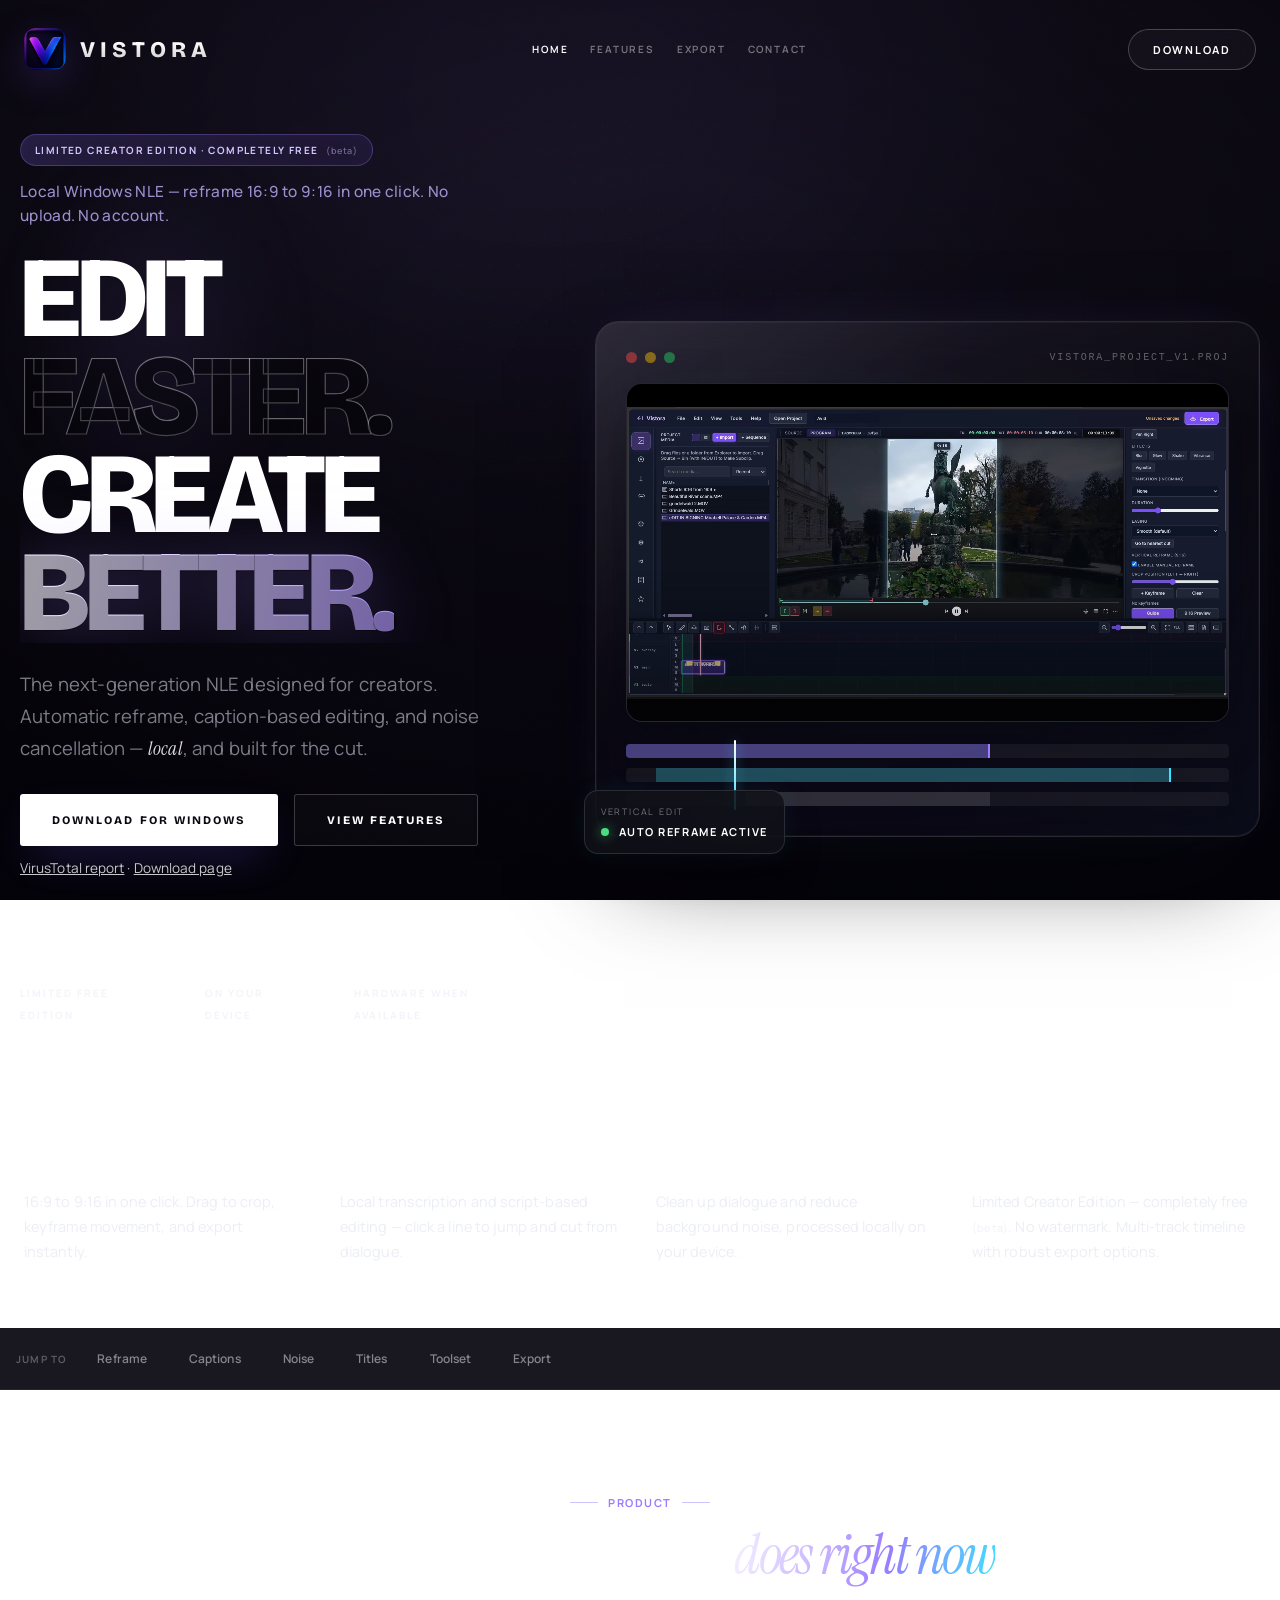
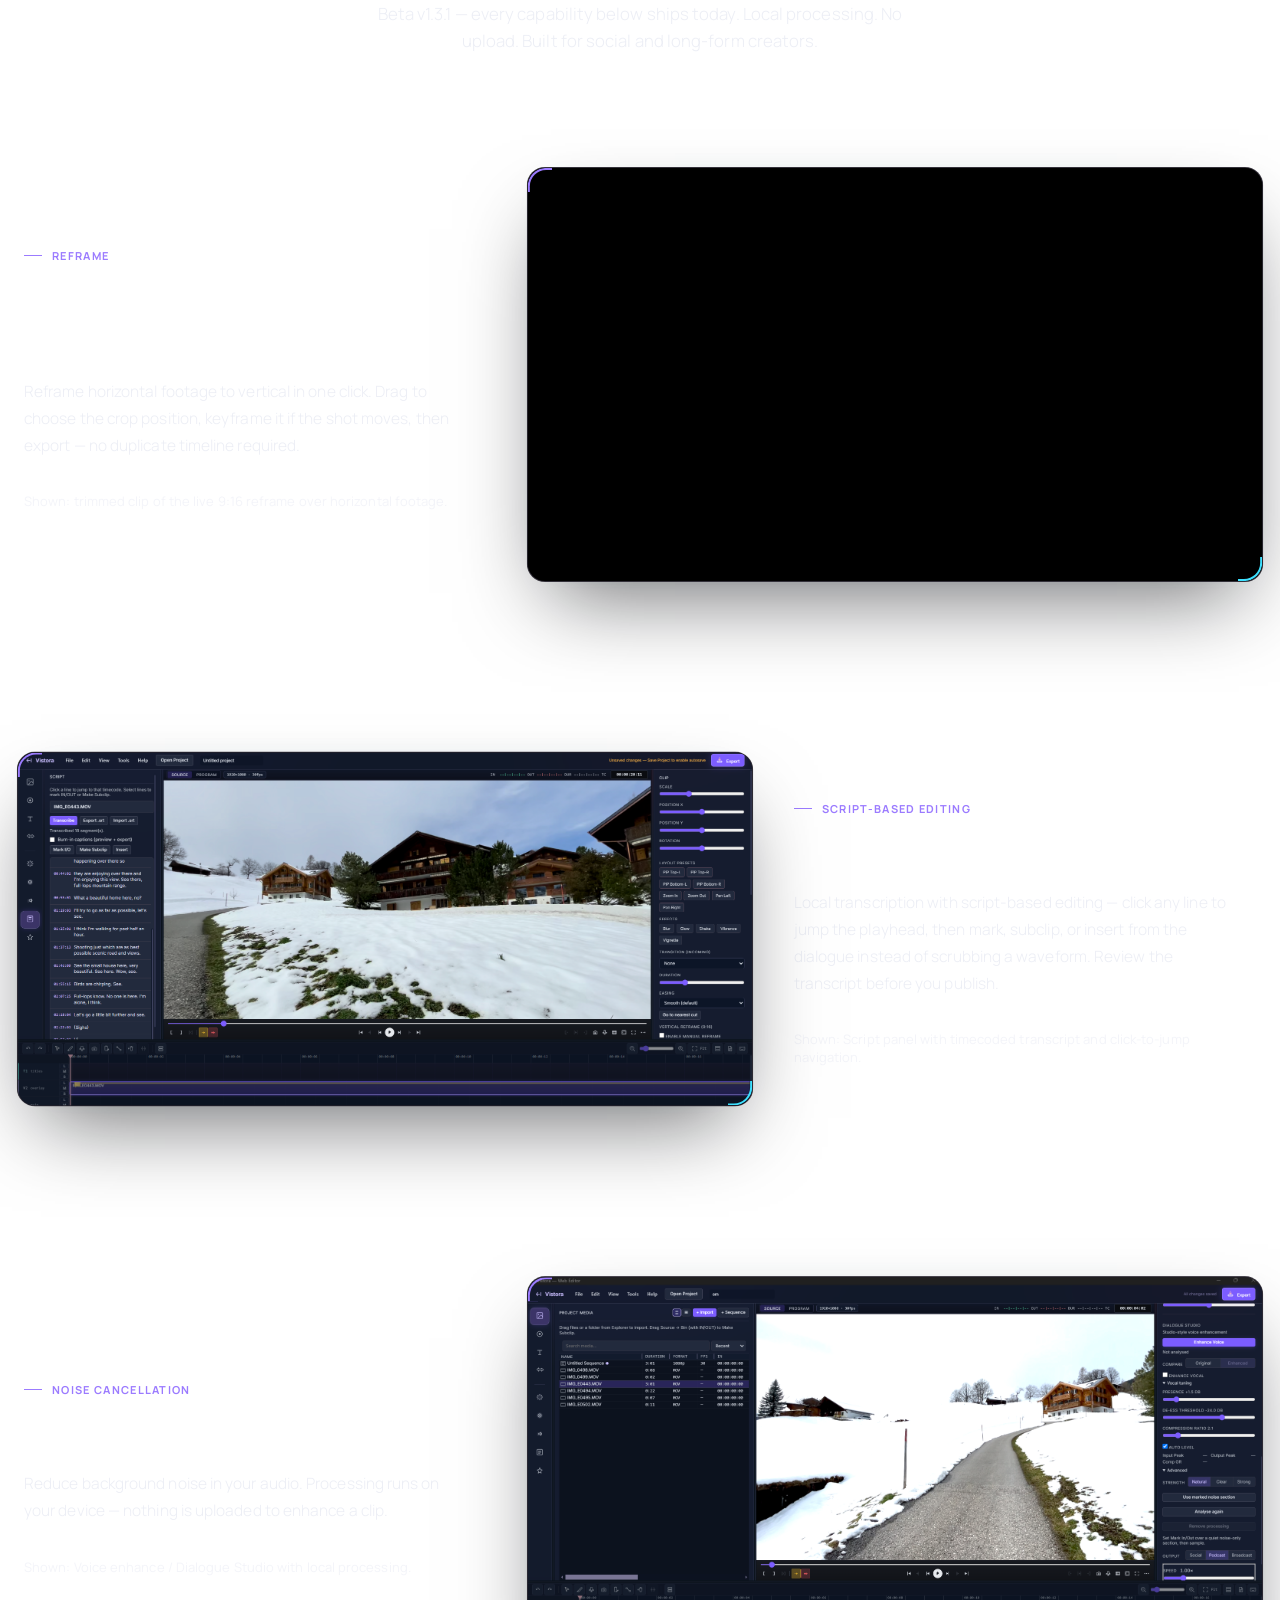
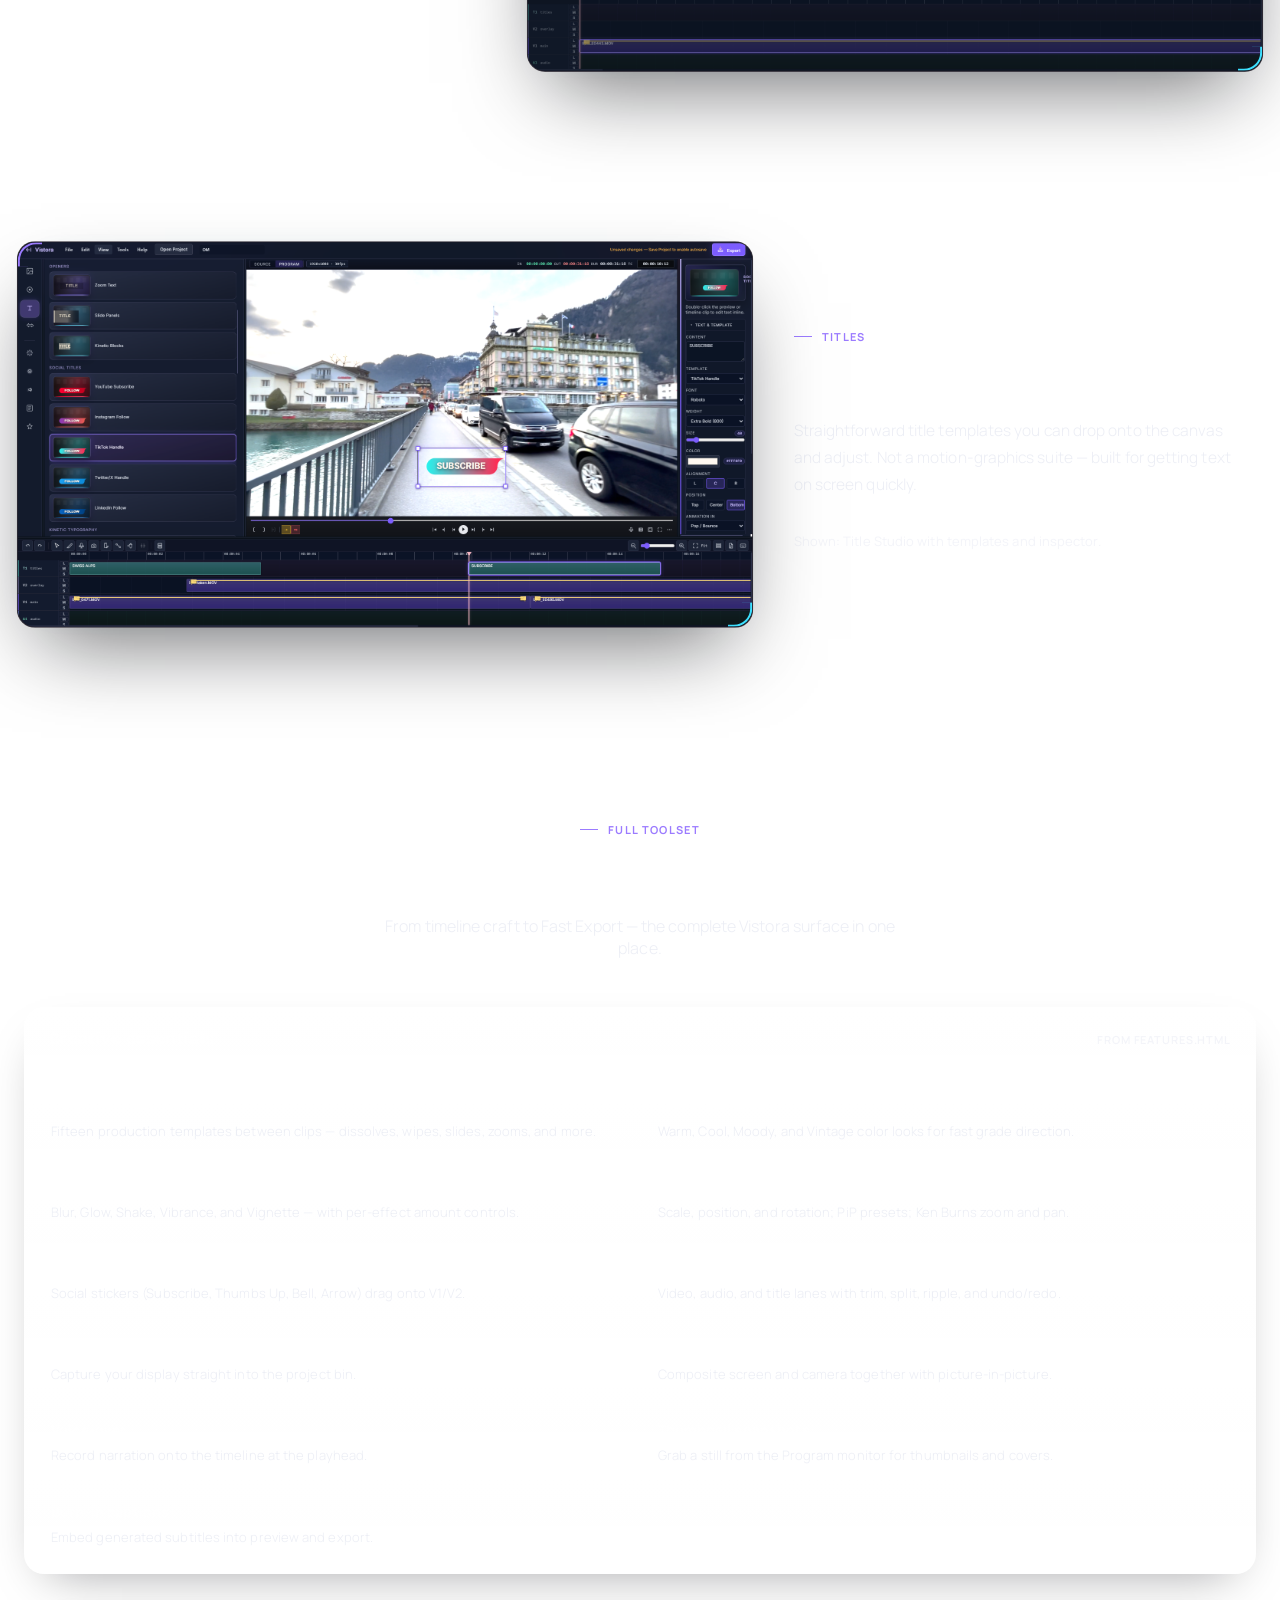
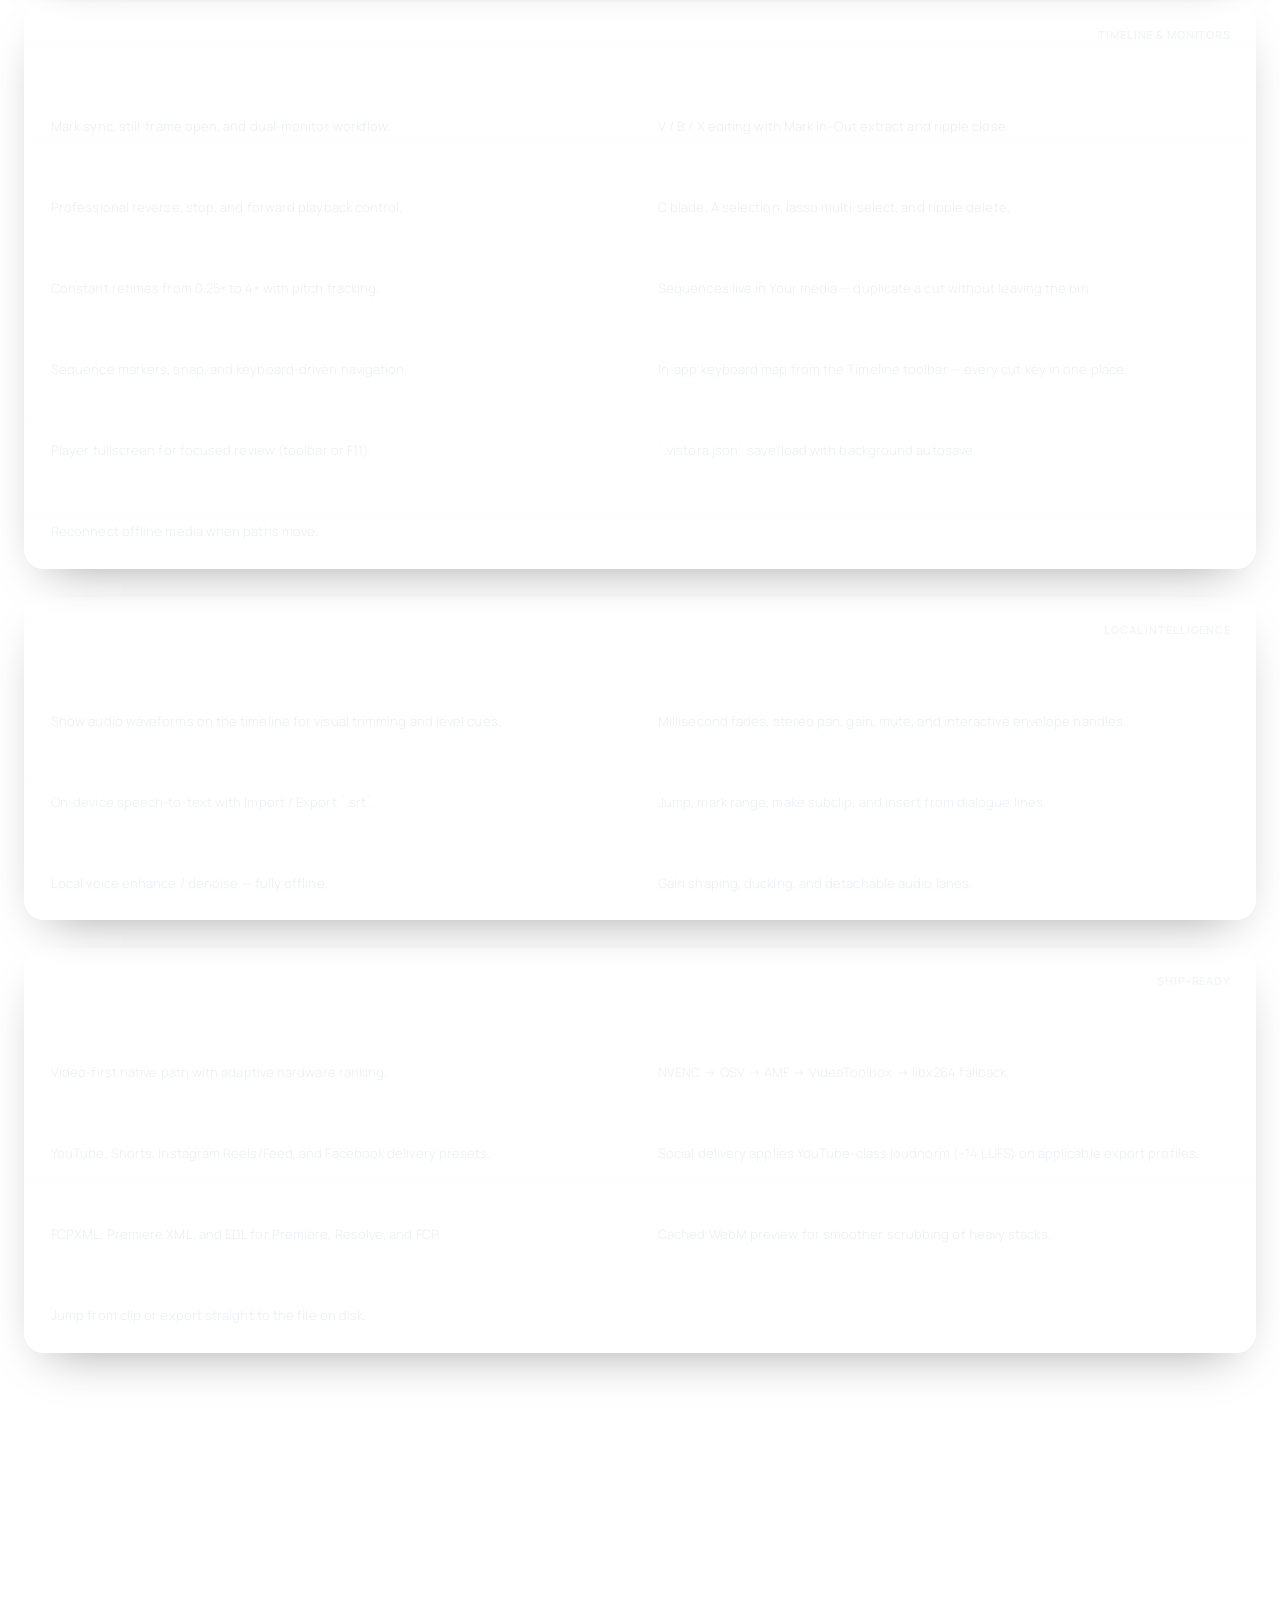
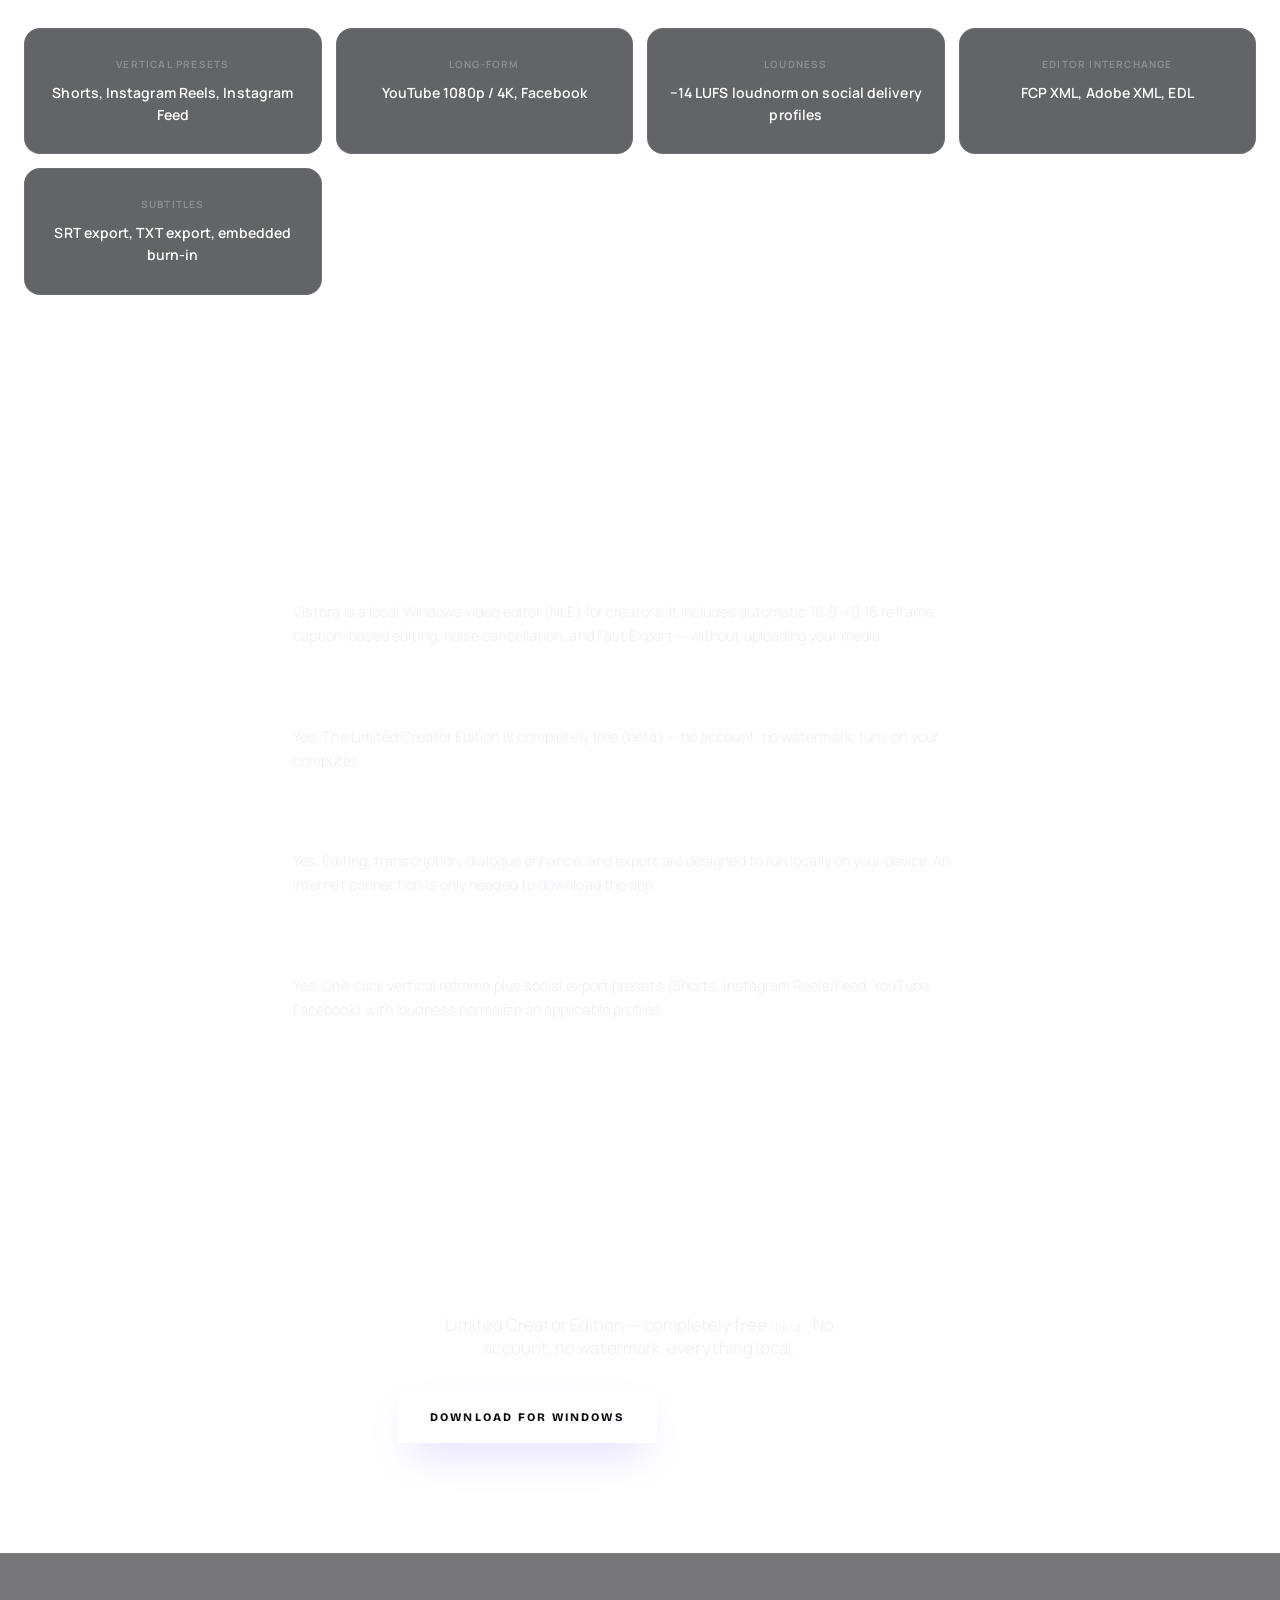
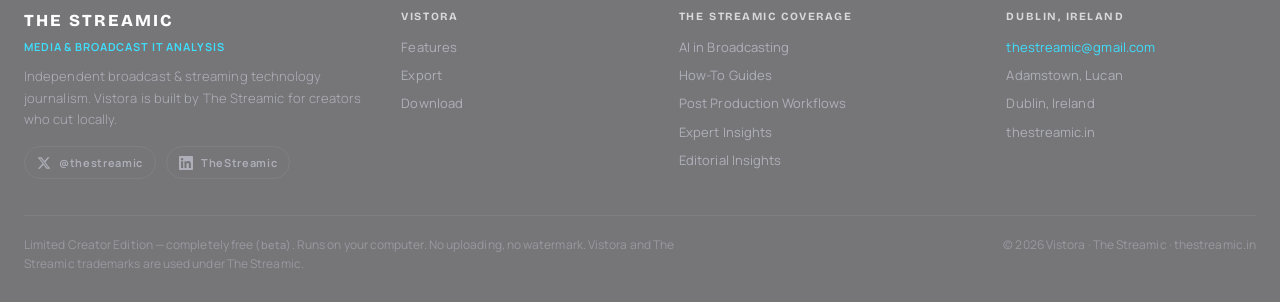
==== index.html @ 799238f4 "GO" ====
<!doctype html>
<html lang="en">
<head>
<meta charset="utf-8">
<meta name="viewport" content="width=device-width,initial-scale=1">
<title>Vistora — Free Local NLE for 16:9→9:16 Reframe | Windows</title>
<meta name="description" content="Vistora Limited Creator Edition — completely free (beta). Local Windows NLE: automatic 16:9→9:16 reframe, caption-based editing, noise cancellation, and Fast Export. No upload, no account.">
<link rel="icon" href="assets/vistora-icon.png" type="image/png">
<link rel="canonical" href="https://vistora.thestreamic.in/">
<meta property="og:type" content="website">
<meta property="og:site_name" content="Vistora">
<meta property="og:title" content="Vistora — Free local NLE. Reframe 16:9 to 9:16 instantly.">
<meta property="og:description" content="Local Windows video editor with automatic vertical reframe, transcript editing, and noise cancellation. Completely free (beta).">
<meta property="og:image" content="assets/vistora-reframe-poster.webp">
<script type="application/ld+json">
{
  "@context": "https://schema.org",
  "@type": "SoftwareApplication",
  "name": "Vistora",
  "applicationCategory": "MultimediaApplication",
  "operatingSystem": "Windows",
  "offers": {
    "@type": "Offer",
    "price": "0",
    "priceCurrency": "USD"
  },
  "description": "Local Windows NLE with automatic 16:9 to 9:16 reframe, caption-based editing, noise cancellation, and Fast Export. Limited Creator Edition — completely free (beta).",
  "url": "https://vistora.thestreamic.in/",
  "publisher": {
    "@type": "Organization",
    "name": "The Streamic",
    "url": "https://www.thestreamic.in/"
  },
  "isAccessibleForFree": true
}
</script>
<script type="application/ld+json">
{
  "@context": "https://schema.org",
  "@type": "FAQPage",
  "mainEntity": [
    {
      "@type": "Question",
      "name": "What is Vistora?",
      "acceptedAnswer": {
        "@type": "Answer",
        "text": "Vistora is a local Windows video editor (NLE) for creators with automatic 16:9 to 9:16 reframe, caption-based editing, noise cancellation, and Fast Export without uploading media."
      }
    },
    {
      "@type": "Question",
      "name": "Is Vistora free?",
      "acceptedAnswer": {
        "@type": "Answer",
        "text": "Yes. The Limited Creator Edition is completely free (beta) with no account and no watermark."
      }
    },
    {
      "@type": "Question",
      "name": "Does Vistora work offline?",
      "acceptedAnswer": {
        "@type": "Answer",
        "text": "Yes. Editing, transcription, dialogue enhance, and export run locally. Internet is only needed to download the app."
      }
    },
    {
      "@type": "Question",
      "name": "Is Vistora good for YouTube Shorts and Reels?",
      "acceptedAnswer": {
        "@type": "Answer",
        "text": "Yes. One-click vertical reframe plus social export presets for Shorts, Instagram Reels/Feed, YouTube, and Facebook."
      }
    }
  ]
}
</script>
<link rel="preconnect" href="https://fonts.googleapis.com">
<link rel="preconnect" href="https://fonts.gstatic.com" crossorigin>
<link href="https://fonts.googleapis.com/css2?family=Bricolage+Grotesque:opsz,wght@12..96,500;12..96,600;12..96,700;12..96,800&family=Manrope:wght@300;400;500;600;700&family=Instrument+Serif:ital@0;1&display=swap" rel="stylesheet">
<style>
@font-face{
  font-family:"Space Grotesk Local";
  src:url("assets/SpaceGrotesk.woff2") format("woff2");
  font-weight:400 700;
  font-display:swap;
}
:root{
  /* Obsidian-violet stage — desaturated dark, not flat black — one elevated surface, one hero accent */
  --bg:#0B0912;
  --bg-panel:#18141F;
  --ink:#FFFFFF;
  --muted:rgba(220,224,236,.55);
  --dim:rgba(220,224,236,.34);
  --line:rgba(255,255,255,.065);
  --line-strong:rgba(255,255,255,.12);
  --violet:#9B7BFF;
  --cyan:#3DE0FF;
  --crimson:#C43B5A;
  --grad:linear-gradient(135deg,#7C5CFF 0%,#3DE0FF 55%,#7CFFB2 100%);
  --grad-text:linear-gradient(100deg,#F7F3FF 0%,#C4B0FF 36%,#9B7BFF 58%,#3DE0FF 100%);
  --display:"Bricolage Grotesque","Space Grotesk Local",system-ui,sans-serif;
  --sans:"Manrope",system-ui,sans-serif;
  --serif:"Instrument Serif",Georgia,serif;
  --ease:cubic-bezier(.22,1,.36,1);
  --ease-soft:cubic-bezier(.19,1,.22,1);
  --max:1520px;
  --shade:rgba(11,9,18,.65);
}
*{box-sizing:border-box;margin:0}
html{scroll-behavior:smooth}
body{
  font-family:var(--sans);
  background:linear-gradient(180deg,#14101E 0%,#0B0912 45%,#060410 100%);
  background-attachment:fixed;
  color:var(--ink);
  overflow-x:hidden;
  -webkit-font-smoothing:antialiased;
  -moz-osx-font-smoothing:grayscale;
  text-rendering:optimizeLegibility;
  font-optical-sizing:auto;
  font-feature-settings:"ss01" on,"kern" on;
  letter-spacing:.005em;
}
a{color:inherit}
img{max-width:100%;display:block}
.wrap{width:min(100% - 48px,var(--max));margin-inline:auto}
@media(max-width:640px){.wrap{width:min(100% - 32px,var(--max))}}

/* Cinematic atmosphere — Maya/NLE viewport stage */
.atmosphere{
  position:fixed;inset:0;z-index:0;pointer-events:none;overflow:hidden;
}
.atmosphere .orb{
  position:absolute;border-radius:50%;filter:blur(130px);
  animation:orbFloat 26s ease-in-out infinite;
}
.atmosphere .a{top:-16%;left:14%;width:58%;height:54%;background:rgba(155,123,255,.14);opacity:.4}
.atmosphere .grid{
  position:absolute;inset:0;
  background-image:
    linear-gradient(rgba(255,255,255,.014) 1px, transparent 1px),
    linear-gradient(90deg, rgba(255,255,255,.014) 1px, transparent 1px);
  background-size:80px 80px;
  mask-image:radial-gradient(ellipse 68% 55% at 50% 28%, #0B0912 8%, transparent 72%);
  opacity:.28;
  animation:gridDrift 48s linear infinite;
}
.atmosphere .grain{
  position:absolute;inset:0;
  background-image:url("data:image/svg+xml,%3Csvg viewBox='0 0 160 160' xmlns='http://www.w3.org/2000/svg'%3E%3Cfilter id='n'%3E%3CfeTurbulence type='fractalNoise' baseFrequency='0.9' numOctaves='2' stitchTiles='stitch'/%3E%3C/filter%3E%3Crect width='100%25' height='100%25' filter='url(%23n)' opacity='0.4'/%3E%3C/svg%3E");
  background-size:160px 160px;
  background-repeat:repeat;
  opacity:.045;mix-blend-mode:soft-light;
}
.atmosphere .dot-field{
  position:absolute;inset:0;
  background-image:radial-gradient(rgba(255,255,255,.035) 1px, transparent 1px);
  background-size:28px 28px;
  mask-image:radial-gradient(ellipse 65% 55% at 50% 30%, #000 15%, transparent 75%);
  opacity:.45;
}
.atmosphere .vignette{
  position:absolute;inset:0;
  background:radial-gradient(ellipse 72% 66% at 50% 34%, transparent 22%, rgba(6,4,10,.55) 78%, rgba(4,3,8,.85) 100%);
}
@keyframes orbFloat{
  0%,100%{transform:translate3d(0,0,0) scale(1)}
  50%{transform:translate3d(3%,-4%,0) scale(1.06)}
}
@keyframes gridDrift{
  from{background-position:0 0,0 0}
  to{background-position:80px 40px,40px 80px}
}

/* NAV — brand scale-up (structure preserved) */
.site-nav{
  position:relative;z-index:30;
  display:flex;justify-content:space-between;align-items:center;gap:20px;
  padding:28px max(24px,calc((100vw - var(--max))/2));
}
.brand{
  display:flex;align-items:center;gap:14px;text-decoration:none;
}
.brand-mark{
  width:42px;height:42px;border-radius:12px;
  background:var(--grad);box-shadow:0 12px 40px -10px rgba(124,92,255,.55);
  transition:transform .35s var(--ease);
  object-fit:cover;
}
.brand:hover .brand-mark{transform:scale(1.06)}
.brand-word{
  font-family:var(--display);
  font-weight:800;font-size:1.4rem;letter-spacing:.22em;text-transform:uppercase;
  background:linear-gradient(180deg,#fff 22%,rgba(255,255,255,.78));
  -webkit-background-clip:text;background-clip:text;color:transparent;
  font-optical-sizing:auto;
}
.nav-links{display:flex;gap:22px;align-items:center;font-size:10px;text-transform:uppercase;letter-spacing:.18em;font-weight:650;color:rgba(255,255,255,.42);flex-wrap:wrap;justify-content:center}
.nav-links a{text-decoration:none;transition:color .2s;white-space:nowrap}
.nav-links a:hover,.nav-links a.is-active{color:#fff}
.nav-links .nav-sep{width:1px;height:12px;background:rgba(255,255,255,.14);flex:none}
.nav-cta{
  padding:12px 24px;border:1px solid rgba(255,255,255,.22);border-radius:999px;
  font-size:11px;text-transform:uppercase;letter-spacing:.16em;font-weight:700;text-decoration:none;
  background:rgba(255,255,255,.03);backdrop-filter:blur(12px);
  transition:background .25s,color .25s,border-color .25s,box-shadow .25s;
  flex:none;
}
.nav-cta:hover{background:#fff;color:var(--bg);border-color:#fff;box-shadow:0 0 28px rgba(58,215,240,.18)}
.nav-toggle{
  display:none;flex-direction:column;justify-content:center;gap:5px;
  width:40px;height:40px;border:1px solid rgba(255,255,255,.18);border-radius:10px;
  background:rgba(255,255,255,.03);cursor:pointer;padding:10px;
}
.nav-toggle span{display:block;height:2px;background:rgba(255,255,255,.75);border-radius:2px;transition:transform .25s,opacity .25s}
.nav-toggle[aria-expanded="true"] span:nth-child(1){transform:translateY(7px) rotate(45deg)}
.nav-toggle[aria-expanded="true"] span:nth-child(2){opacity:0}
.nav-toggle[aria-expanded="true"] span:nth-child(3){transform:translateY(-7px) rotate(-45deg)}
.nav-mob{
  display:none;position:absolute;left:16px;right:16px;top:calc(100% - 4px);z-index:40;
  padding:16px;border-radius:16px;border:1px solid var(--line-strong);
  background:rgba(11,9,18,.97);backdrop-filter:blur(20px);
  box-shadow:0 24px 60px -20px rgba(6,4,10,.85);
  flex-direction:column;gap:4px;
}
.nav-mob.open{display:flex}
.nav-mob a{
  display:block;padding:12px 14px;border-radius:10px;text-decoration:none;
  font-size:12px;font-weight:650;letter-spacing:.08em;text-transform:uppercase;color:var(--muted);
}
.nav-mob a:hover,.nav-mob a.is-active{color:#fff;background:rgba(255,255,255,.05)}
.nav-mob .nav-mob-cta{
  margin-top:8px;text-align:center;background:#fff;color:var(--bg);font-weight:800;
}
@media(max-width:1100px){
  .nav-links{display:none}
  .nav-toggle{display:flex}
}
@media(max-width:820px){
  .site-nav{padding:20px 16px}
}

/* HERO — DCC product composition */
.hero{
  position:relative;z-index:10;
  display:grid;grid-template-columns:.92fr 1.18fr;gap:56px;
  align-items:center;
  width:min(100% - 40px,var(--max));margin:0 auto;
  padding:36px 0 72px;
}
.hero-copy{
  position:relative;
  isolation:isolate;
}
.hero-copy::before{
  content:"";
  position:absolute;
  z-index:-1;
  top:-8%;left:-12%;
  width:78%;height:72%;
  background:radial-gradient(ellipse 48% 40% at 48% 42%, rgba(155,123,255,.09), transparent 72%);
  filter:blur(28px);
  pointer-events:none;
}
.badge{
  display:inline-flex;align-items:center;gap:8px;
  padding:8px 14px;border-radius:999px;
  background:linear-gradient(135deg,rgba(155,123,255,.16),rgba(155,123,255,.04));
  border:1px solid rgba(155,123,255,.32);
  color:#d4c6ff;font-size:10px;font-weight:700;letter-spacing:.14em;text-transform:uppercase;
  box-shadow:0 0 32px rgba(124,92,255,.10) inset;
  opacity:0;transform:translateY(14px);
  transition:opacity 1.15s var(--ease-soft),transform 1.15s var(--ease-soft);
}
.hero-copy.is-in .badge{opacity:1;transform:none;transition-delay:.18s}
.badge .beta-whisper{
  color:rgba(212,198,255,.45);font-weight:600;letter-spacing:.08em;text-transform:lowercase;
  font-size:9px;
}
.hero-diff{
  margin-top:14px;max-width:28rem;
  font-size:clamp(.92rem,1.2vw,1.05rem);font-weight:500;line-height:1.55;
  color:rgba(196,180,255,.78);letter-spacing:.02em;
  opacity:0;transform:translateY(12px);
  transition:opacity 1.15s var(--ease-soft),transform 1.15s var(--ease-soft);
}
.hero-copy.is-in .hero-diff{opacity:1;transform:none;transition-delay:.95s}

/* Smooth pro-tool headline cadence (slower = premium) */
.hero h1{
  margin-top:22px;
  font-family:var(--display);
  font-weight:800;
  font-size:clamp(3.55rem,9.4vw,7.15rem);
  line-height:.86;letter-spacing:-.048em;text-transform:uppercase;
  text-wrap:balance;
  font-optical-sizing:auto;
  font-feature-settings:"ss01" on,"kern" on;
  text-shadow:0 1px 0 rgba(0,0,0,.35);
}
.hero h1 .ht-line{
  display:block;
  overflow:hidden;
}
.hero h1 .ht-inner{
  display:inline-block;
  opacity:0;
  transform:translateY(108%);
  filter:blur(8px);
  transition:
    opacity 1.45s var(--ease-soft),
    transform 1.45s var(--ease-soft),
    filter 1.45s var(--ease-soft);
  will-change:transform,opacity,filter;
}
.hero-copy.is-in .ht-inner{
  opacity:1;
  transform:translateY(0);
  filter:blur(0);
}
.hero-copy.is-in .ht-line:nth-child(1) .ht-inner{transition-delay:.42s}
.hero-copy.is-in .ht-line:nth-child(2) .ht-inner{transition-delay:.78s}
.hero-copy.is-in .ht-line:nth-child(3) .ht-inner{transition-delay:1.14s}
.hero h1 .ghost{
  color:transparent;
  -webkit-text-stroke:1.15px rgba(255,255,255,.38);
  paint-order:stroke fill;
  font-style:normal;
}
.hero-copy.is-in .ghost{
  animation:ghostBreath 5.5s ease-in-out 2.4s infinite;
}
.hero h1 .grad{
  background:var(--grad-text);
  background-size:220% 100%;
  -webkit-background-clip:text;background-clip:text;color:transparent;
  filter:drop-shadow(0 0 32px rgba(155,123,255,.26));
}
.hero-copy.is-in .grad{
  animation:gradShimmer 7s ease-in-out 2.6s infinite;
}
@keyframes ghostBreath{
  0%,100%{-webkit-text-stroke-color:rgba(255,255,255,.34);filter:drop-shadow(0 0 6px rgba(124,92,255,.05))}
  50%{-webkit-text-stroke-color:rgba(255,255,255,.48);filter:drop-shadow(0 0 14px rgba(124,92,255,.12))}
}
@keyframes gradShimmer{
  0%,100%{background-position:0% 50%}
  50%{background-position:100% 50%}
}
.hero-lead{
  margin-top:26px;max-width:30rem;
  font-size:clamp(1.06rem,1.45vw,1.28rem);font-weight:400;line-height:1.72;color:var(--muted);
  letter-spacing:.01em;
  opacity:0;transform:translateY(18px);
  transition:opacity 1.25s var(--ease-soft),transform 1.25s var(--ease-soft);
}
.hero-copy.is-in .hero-lead{opacity:1;transform:none;transition-delay:1.45s}
.hero-lead em{
  font-family:var(--serif);font-style:italic;font-weight:400;color:rgba(255,255,255,.88);
}
.hero-actions{
  display:flex;flex-wrap:wrap;gap:16px;margin-top:28px;
  opacity:0;transform:translateY(18px);
  transition:opacity 1.25s var(--ease-soft),transform 1.25s var(--ease-soft);
}
.hero-copy.is-in .hero-actions{opacity:1;transform:none;transition-delay:1.7s}
.btn-solid{
  display:inline-flex;align-items:center;justify-content:center;
  padding:18px 32px;background:#fff;color:var(--bg);
  font-family:var(--display);
  font-size:11.5px;font-weight:750;letter-spacing:.18em;text-transform:uppercase;text-decoration:none;
  box-shadow:0 18px 44px -14px rgba(124,92,255,.32);
  border-radius:3px;
  transition:background .25s,color .25s,transform .28s var(--ease),box-shadow .28s;
}
.btn-solid:hover{
  background:linear-gradient(135deg,var(--violet),var(--cyan));color:var(--bg-panel);
  transform:translateY(-3px) scale(1.02);
  box-shadow:0 22px 52px -12px rgba(61,224,255,.32),0 8px 24px -8px rgba(124,92,255,.35);
}
.btn-ghost{
  display:inline-flex;align-items:center;justify-content:center;
  padding:18px 32px;border:1px solid rgba(255,255,255,.2);
  font-family:var(--display);
  font-size:11.5px;font-weight:750;letter-spacing:.18em;text-transform:uppercase;text-decoration:none;
  border-radius:3px;background:rgba(255,255,255,.025);
  transition:background .25s,border-color .25s,box-shadow .28s,transform .28s var(--ease);
}
.btn-ghost:hover{
  background:rgba(255,255,255,.08);border-color:rgba(255,255,255,.45);
  transform:translateY(-2px) scale(1.015);
  box-shadow:0 12px 32px -16px rgba(255,255,255,.2);
}
.hero-stats{
  display:flex;gap:40px;margin-top:36px;padding-top:28px;border-top:1px solid var(--line);width:100%;
  opacity:0;transform:translateY(16px);
  transition:opacity 1.25s var(--ease-soft),transform 1.25s var(--ease-soft);
}
.hero-copy.is-in .hero-stats{opacity:1;transform:none;transition-delay:1.95s}
.hero-stats strong{display:block;font-family:var(--display);font-size:1.7rem;font-weight:800;margin-bottom:6px;letter-spacing:-.02em}
.hero-stats span{font-size:10px;color:var(--dim);text-transform:uppercase;letter-spacing:.2em;font-weight:700}

.preview-col{
  display:flex;justify-content:flex-end;
  opacity:0;transform:translateY(32px) scale(.985);
  transition:opacity 1.55s var(--ease-soft),transform 1.55s var(--ease-soft);
}
.hero.is-in .preview-col{opacity:1;transform:none;transition-delay:.85s}
.glass-card{
  width:100%;max-width:828px;
  background:linear-gradient(160deg,rgba(255,255,255,.06),rgba(255,255,255,.015) 45%,rgba(139,124,255,.04));
  backdrop-filter:blur(28px) saturate(130%);-webkit-backdrop-filter:blur(28px) saturate(130%);
  border:1px solid var(--line-strong);
  box-shadow:
    0 50px 100px -28px rgba(5,6,10,.75),
    0 0 0 1px rgba(255,255,255,.035) inset,
    0 0 60px -22px rgba(139,124,255,.2);
  border-radius:24px;padding:30px;position:relative;
  transition:box-shadow .45s var(--ease),transform .45s var(--ease);
}
.glass-card.is-hot{
  box-shadow:
    0 50px 100px -28px rgba(5,6,10,.75),
    0 0 0 1px rgba(255,255,255,.05) inset,
    0 0 80px -16px rgba(155,123,255,.32);
  transform:translateY(-2px);
}
.glass-card::before{
  content:"";position:absolute;inset:0;border-radius:inherit;pointer-events:none;
  background:linear-gradient(135deg,rgba(255,255,255,.1),transparent 35%,transparent 65%,rgba(58,215,240,.04));
  opacity:.65;
}
@media (prefers-reduced-motion: reduce){
  .atmosphere .orb,.atmosphere .grid{animation:none !important}
  .tracks .t1::after,.tracks .t2::after,.tracks .t3::after,.tracks .playhead{animation:none !important}
  .hero h1 .ht-inner,.badge,.hero-lead,.hero-diff,.hero-actions,.hero-stats,.preview-col{
    opacity:1 !important;transform:none !important;filter:none !important;transition:none !important;
  }
  .hero-copy.is-in .ghost,.hero-copy.is-in .grad{animation:none !important}
  .btn-solid:hover,.btn-ghost:hover{transform:none}
}
.glass-top{display:flex;justify-content:space-between;align-items:center;margin-bottom:20px;position:relative;z-index:1}
.dots{display:flex;gap:8px}
.dots i{width:11px;height:11px;border-radius:50%;display:block}
.dots .r{background:rgba(239,68,68,.5)}.dots .y{background:rgba(234,179,8,.5)}.dots .g{background:rgba(34,197,94,.5)}
.proj-name{font-size:10px;color:rgba(255,255,255,.34);font-family:ui-monospace,monospace;letter-spacing:.18em;text-transform:uppercase}
.video-stage{
  position:relative;width:100%;aspect-ratio:16/9;z-index:1;
  background:var(--bg-panel);border-radius:16px;overflow:hidden;
  border:1px solid var(--line);
  box-shadow:0 20px 50px -20px rgba(5,6,10,.7), 0 0 36px -18px rgba(58,215,240,.08);
}
.video-stage img,.video-stage video{position:absolute;inset:0;width:100%;height:100%;object-fit:cover;transition:opacity .5s}
#vHeroPoster{opacity:1}
#vHeroVideo{opacity:0}
.video-stage .veil{position:absolute;inset:0;background:linear-gradient(to top,rgba(5,6,10,.52),transparent 45%);pointer-events:none}
#vHeroPlayBtn{
  position:absolute;top:50%;left:50%;transform:translate(-50%,-50%);
  width:76px;height:76px;border-radius:50%;border:1px solid rgba(255,255,255,.24);
  background:rgba(255,255,255,.07);backdrop-filter:blur(18px);
  display:flex;align-items:center;justify-content:center;cursor:pointer;z-index:5;
  transition:transform .3s var(--ease),box-shadow .3s,opacity .35s;
  box-shadow:0 0 0 0 rgba(58,215,240,.22);
  animation:pulseRing 3.2s ease-out infinite;
}
#vHeroPlayBtn.auto-on{
  opacity:0;animation:none;
}
.video-stage:hover #vHeroPlayBtn.auto-on,
#vHeroPlayBtn.auto-on:focus-visible{
  opacity:1;
}
#vHeroPlayBtn:hover{transform:translate(-50%,-50%) scale(1.06)}
@keyframes pulseRing{
  0%{box-shadow:0 0 0 0 rgba(58,215,240,.3)}
  70%{box-shadow:0 0 0 22px rgba(58,215,240,0)}
  100%{box-shadow:0 0 0 0 rgba(58,215,240,0)}
}
.i-play{width:0;height:0;border-style:solid;border-width:9px 0 9px 16px;border-color:transparent transparent transparent #fff;margin-left:4px}
.i-pause{display:none;gap:6px}
.i-pause span{width:6px;height:18px;background:#fff;border-radius:2px;display:block}
.i-pause.is-on,.i-play.is-off{display:none}
.i-pause.is-on{display:flex}
.tracks{margin-top:22px;display:grid;gap:10px;position:relative;z-index:1}
.tracks b{display:block;height:14px;background:rgba(255,255,255,.05);border-radius:4px;overflow:hidden;position:relative}
.tracks b::after{content:"";position:absolute;inset:0 auto 0 0;border-right:2px solid}
.tracks .t1::after{width:60%;background:rgba(139,124,255,.42);border-color:var(--violet);animation:clipSlide 5.5s ease-in-out infinite}
.tracks .t2::after{width:85%;left:5%;background:rgba(58,215,240,.28);border-color:var(--cyan);animation:clipSlide 6.8s ease-in-out infinite reverse}
.tracks .t3::after{width:40%;left:20%;background:rgba(255,255,255,.1);border-color:transparent;animation:clipSlide 7.4s ease-in-out infinite}
.tracks .playhead{
  position:absolute;top:-4px;bottom:-4px;left:18%;width:2px;
  background:linear-gradient(180deg,#fff,var(--cyan));
  box-shadow:0 0 12px rgba(61,224,255,.55);
  border-radius:2px;z-index:2;pointer-events:none;
  animation:playheadScrub 4.8s ease-in-out infinite;
}
@keyframes clipSlide{
  0%,100%{transform:translateX(0)}
  50%{transform:translateX(8%)}
}
@keyframes playheadScrub{
  0%{left:8%;opacity:.7}
  50%{left:72%;opacity:1}
  100%{left:8%;opacity:.7}
}
.float-chip{
  position:absolute;bottom:-18px;left:-12px;z-index:2;
  padding:14px 16px;border-radius:14px;
  background:rgba(16,18,24,.88);backdrop-filter:blur(20px);
  border:1px solid var(--line-strong);
  box-shadow:0 20px 40px -12px rgba(5,6,10,.55),0 0 24px rgba(58,215,240,.08);
  animation:floaty 4.5s ease-in-out infinite;
}
@keyframes floaty{0%,100%{transform:translateY(0)}50%{transform:translateY(-6px)}}
.float-chip .lbl{font-size:9px;color:rgba(255,255,255,.42);letter-spacing:.2em;text-transform:uppercase;margin-bottom:6px}
.float-chip .row{display:flex;align-items:center;gap:10px;font-size:11px;font-weight:700;letter-spacing:.14em;text-transform:uppercase}
.float-chip .live{width:8px;height:8px;border-radius:50%;background:#4ade80;box-shadow:0 0 12px rgba(74,222,128,.7)}

@media(max-width:1020px){
  .hero{grid-template-columns:1fr;gap:48px;padding-top:12px}
  .preview-col{justify-content:center}
  .float-chip{left:8px;bottom:-12px}
}

/* Mini grid — same charcoal stage */
.mini-grid{
  position:relative;z-index:10;
  border-top:1px solid var(--line);
  background:linear-gradient(180deg,rgba(255,255,255,.02),transparent);
  padding:64px 0;
}
.mini-grid .inner{
  width:min(100% - 48px,var(--max));margin:0 auto;
  display:grid;grid-template-columns:repeat(4,1fr);gap:32px;
}
.mini-grid h3{
  font-family:var(--display);font-size:14px;font-weight:700;
  letter-spacing:.12em;text-transform:uppercase;margin-bottom:12px;
}
.mini-grid p{color:var(--muted);font-size:14.5px;font-weight:400;line-height:1.7}
.mini-grid .beta-whisper,
.final-cta .beta-whisper,
.site-footer .beta-whisper{
  color:var(--dim);font-size:11px;font-weight:500;letter-spacing:.02em;text-transform:none;
}

/* Chapter strip */
.chnav{
  position:sticky;top:0;z-index:25;
  background:rgba(11,9,18,.94);backdrop-filter:blur(22px) saturate(130%);
  border-bottom:1px solid var(--line);
}
.chnav-inner{
  width:min(100% - 32px,var(--max));margin:0 auto;
  display:flex;align-items:center;gap:18px;padding:14px 0;overflow:auto;
  scrollbar-width:none;
}
.chnav-inner::-webkit-scrollbar{display:none}
.chnav .lbl{flex:none;font-size:10px;font-weight:700;letter-spacing:.12em;text-transform:uppercase;color:var(--dim)}
.chnav a{
  flex:none;text-decoration:none;color:var(--muted);
  font-size:12px;font-weight:600;padding:8px 12px;border-radius:8px;white-space:nowrap;
  transition:background .2s,color .2s;
}
.chnav a:hover{color:#fff;background:rgba(255,255,255,.06)}

/* Feature showcases */
.features-band{position:relative;z-index:10;background:transparent}
.feat-intro{
  padding:96px 0 28px;text-align:center;
}
.feat-intro .kicker{
  display:inline-flex;align-items:center;gap:10px;
  color:var(--violet);font-size:11px;font-weight:700;letter-spacing:.14em;text-transform:uppercase;margin-bottom:16px;
}
.feat-intro .kicker::before,.feat-intro .kicker::after{content:"";width:28px;height:1px;background:rgba(139,124,255,.45)}
.feat-intro h2{
  font-family:var(--display);font-weight:700;
  font-size:clamp(2rem,4.5vw,3.5rem);letter-spacing:-.04em;line-height:1.04;margin-bottom:14px;
  font-optical-sizing:auto;
}
.feat-intro h2 em{font-family:var(--serif);font-style:italic;font-weight:400;background:var(--grad-text);-webkit-background-clip:text;background-clip:text;color:transparent}
.feat-intro p{color:var(--muted);max-width:34rem;margin:0 auto;font-size:1.05rem;font-weight:300;line-height:1.65}

.showcase{padding:88px 0;border-bottom:1px solid var(--line)}
.showcase-row{display:grid;grid-template-columns:.82fr 1.28fr;gap:48px;align-items:center}
.showcase-row.flip{grid-template-columns:1.28fr .82fr}
.showcase-row.flip .visual{order:-1}
.kicker-line{
  display:inline-flex;align-items:center;gap:10px;
  color:var(--violet);font-size:11px;font-weight:700;letter-spacing:.12em;text-transform:uppercase;margin-bottom:16px;
}
.kicker-line::before{content:"";width:18px;height:1px;background:currentColor}
.showcase h3{
  font-family:var(--display);font-weight:700;
  font-size:clamp(1.7rem,3vw,2.35rem);letter-spacing:-.03em;line-height:1.1;margin-bottom:16px;
  font-optical-sizing:auto;
}
.showcase .copy p{color:var(--muted);font-size:15.5px;line-height:1.75;max-width:28rem;margin-bottom:18px;font-weight:300}
.showcase .note{font-size:13px;color:var(--dim);border-top:1px solid var(--line);padding-top:14px;max-width:28rem}
.visual{
  position:relative;border-radius:18px;overflow:hidden;
  border:1px solid var(--line-strong);
  box-shadow:0 36px 80px -24px rgba(5,6,10,.6), 0 0 36px -16px rgba(58,215,240,.08);
  background:var(--bg-panel);
  width:100%;
  max-width:min(100%,920px);
  margin-inline:auto;
  transform:scale(1.02);
  transform-origin:center center;
}
.visual img,.visual video{width:100%;height:auto;display:block;transform:scale(1.001);transition:transform 1.1s var(--ease)}
.showcase:hover .visual img,.showcase:hover .visual video{transform:scale(1.025)}
.visual video{object-fit:cover;background:#000;aspect-ratio:16/9}
.visual .corner{position:absolute;width:24px;height:24px;pointer-events:none;z-index:2}
.visual .c1{top:0;left:0;border-top:2px solid var(--violet);border-left:2px solid var(--violet);border-radius:18px 0 0 0}
.visual .c2{right:0;bottom:0;border-right:2px solid var(--cyan);border-bottom:2px solid var(--cyan);border-radius:0 0 18px 0}
@media(max-width:900px){
  .showcase-row,.showcase-row.flip{grid-template-columns:1fr;gap:28px}
  .showcase-row.flip .visual{order:0}
  .visual{transform:none;max-width:100%}
  .glass-card{max-width:100%;padding:18px}
}

/* Reveal on scroll — match hero softness */
.reveal{opacity:0;transform:translateY(24px);transition:opacity 1.05s var(--ease-soft),transform 1.05s var(--ease-soft)}
.reveal.in{opacity:1;transform:none}

/* Full capability matrix */
.matrix{padding:100px 0;border-bottom:1px solid var(--line)}
.matrix-head{text-align:center;margin-bottom:48px}
.matrix-head h2{
  font-family:var(--display);font-weight:700;
  font-size:clamp(1.8rem,3.4vw,2.6rem);letter-spacing:-.02em;margin-bottom:12px;
}
.matrix-head p{color:var(--muted);max-width:32rem;margin:0 auto;font-weight:300}
.matrix-groups{display:grid;gap:28px}
.matrix-group{
  border:1px solid var(--line);border-radius:20px;overflow:hidden;
  background:linear-gradient(180deg,rgba(255,255,255,.035),rgba(255,255,255,.01));
  box-shadow:0 20px 48px -24px rgba(5,6,10,.4);
}
.matrix-group header{
  display:flex;align-items:baseline;justify-content:space-between;gap:16px;
  padding:20px 24px;border-bottom:1px solid var(--line);
  background:rgba(255,255,255,.015);
}
.matrix-group header h3{font-family:var(--display);font-size:1.05rem;font-weight:700;letter-spacing:.02em}
.matrix-group header span{font-size:11px;color:var(--dim);letter-spacing:.08em;text-transform:uppercase;font-weight:600}
.feat-list{
  display:grid;grid-template-columns:repeat(2,1fr);
  list-style:none;padding:8px;
}
.feat-list li{
  padding:18px 18px;border-radius:14px;
  transition:background .25s;
}
.feat-list li:hover{background:rgba(255,255,255,.035)}
.feat-list strong{
  display:block;font-size:14px;font-weight:650;margin-bottom:6px;letter-spacing:.01em;
}
.feat-list span{display:block;color:var(--muted);font-size:13px;line-height:1.55;font-weight:300}
@media(max-width:720px){.feat-list{grid-template-columns:1fr}}

/* Formats */
.formats{padding:88px 0;background:rgba(255,255,255,.015);border-bottom:1px solid var(--line)}
.formats h2{
  font-family:var(--display);text-align:center;
  font-size:clamp(1.7rem,3.2vw,2.4rem);font-weight:700;margin-bottom:40px;letter-spacing:-.02em;
}
.fgrid{display:grid;grid-template-columns:repeat(4,1fr);gap:14px}
.fbox{
  text-align:center;padding:28px 18px;border-radius:16px;
  border:1px solid var(--line);background:rgba(16,18,24,.65);
  transition:border-color .25s,transform .3s var(--ease);
}
.fbox:hover{border-color:rgba(139,124,255,.4);transform:translateY(-3px)}
.fbox .label{display:block;color:var(--dim);font-size:10px;font-weight:700;letter-spacing:.12em;text-transform:uppercase;margin-bottom:10px}
.fbox .names{font-size:14px;font-weight:600;line-height:1.45}
@media(max-width:900px){.fgrid{grid-template-columns:1fr 1fr}}
@media(max-width:520px){.fgrid{grid-template-columns:1fr}}

/* Final CTA */
.final-cta{position:relative;z-index:10;padding:110px 0;text-align:center}
.final-cta h2{
  font-family:var(--display);font-weight:700;
  font-size:clamp(2rem,4.5vw,3.1rem);letter-spacing:-.03em;margin-bottom:14px;
}
.final-cta p{color:var(--muted);max-width:28rem;margin:0 auto 32px;font-weight:300;font-size:1.05rem}
.final-ctas{display:flex;gap:14px;justify-content:center;flex-wrap:wrap}

/* FAQ — AI / SEO extractable facts */
.faq{padding:88px 0;border-bottom:1px solid var(--line)}
.faq h2{
  font-family:var(--display);text-align:center;font-weight:700;
  font-size:clamp(1.7rem,3.2vw,2.4rem);letter-spacing:-.03em;margin-bottom:36px;
}
.faq-list{max-width:46rem;margin:0 auto;display:grid;gap:12px}
.faq-item{
  border:1px solid var(--line);border-radius:14px;padding:18px 20px;
  background:rgba(255,255,255,.02);
}
.faq-item h3{
  font-family:var(--display);font-size:1rem;font-weight:700;letter-spacing:.01em;margin-bottom:8px;
}
.faq-item p{color:var(--muted);font-size:14.5px;line-height:1.65;font-weight:300;margin:0}

/* Footer — Streamic OMS chrome */
.site-footer{
  position:relative;z-index:10;
  border-top:1px solid var(--line);
  padding:56px 0 28px;
  background:rgba(6,4,10,.55);
}
.footer-grid{
  display:grid;
  grid-template-columns:1.4fr 1fr 1.2fr 1fr;
  gap:36px 28px;
  padding-bottom:36px;
  border-bottom:1px solid var(--line);
  margin-bottom:20px;
}
.footer-brand{font-family:var(--display);font-size:1.05rem;font-weight:800;letter-spacing:.12em;text-transform:uppercase;margin-bottom:8px}
.footer-tagline{font-size:11px;color:var(--cyan);letter-spacing:.08em;text-transform:uppercase;font-weight:650;margin-bottom:12px}
.footer-tag{font-size:13px;color:var(--muted);line-height:1.65;font-weight:300;max-width:22rem;margin-bottom:16px}
.footer-social{display:flex;flex-wrap:wrap;gap:10px}
.footer-social a{
  display:inline-flex;align-items:center;gap:8px;
  padding:8px 12px;border-radius:999px;border:1px solid var(--line);
  font-size:11px;font-weight:650;letter-spacing:.06em;text-decoration:none;color:var(--muted);
  transition:border-color .2s,color .2s,background .2s;
}
.footer-social a:hover{color:#fff;border-color:rgba(255,255,255,.28);background:rgba(255,255,255,.04)}
.footer-social svg{fill:currentColor;flex:none}
.footer-col h4{
  font-family:var(--display);font-size:11px;font-weight:700;letter-spacing:.14em;text-transform:uppercase;
  color:rgba(255,255,255,.72);margin-bottom:14px;
}
.footer-col a,.footer-col span{
  display:block;font-size:13px;color:var(--muted);text-decoration:none;line-height:1.55;margin-bottom:8px;font-weight:400;
}
.footer-col a:hover{color:#fff}
.footer-col .mail{color:var(--cyan)}
.footer-col .mail:hover{color:#fff}
.footer-bottom{
  display:flex;justify-content:space-between;gap:12px;flex-wrap:wrap;font-size:12px;color:var(--dim);align-items:flex-start;
}
.footer-bottom .legal{max-width:42rem;line-height:1.55}
@media(max-width:1100px){
  .footer-grid{grid-template-columns:1fr 1fr 1fr}
}
@media(max-width:720px){
  .footer-grid{grid-template-columns:1fr 1fr}
}
@media(max-width:520px){
  .footer-grid{grid-template-columns:1fr}
}
</style>
</head>
<body>
  <div class="atmosphere" aria-hidden="true">
    <span class="orb a"></span>
    <div class="grid"></div>
    <div class="dot-field" aria-hidden="true"></div>
    <div class="grain"></div>
    <div class="vignette"></div>
  </div>

  <!-- ========== TOP: NAV + HERO + MINI GRID (preserved composition) ========== -->
  <nav class="site-nav" aria-label="Primary">
    <a href="#top" class="brand" id="top">
      <img class="brand-mark" src="assets/vistora-icon.png" width="42" height="42" alt="">
      <span class="brand-word">Vistora</span>
    </a>
    <div class="nav-links">
      <a href="#top" class="is-active">Home</a>
      <a href="#features">Features</a>
      <a href="#export">Export</a>
      <a href="https://www.thestreamic.in/contact.html" target="_blank" rel="noopener noreferrer">Contact</a>
    </div>
    <a class="nav-cta" href="https://github.com/Thestreamic/vistora/releases/download/v1.3.1/Vistora-Setup-1.3.1.exe">Download</a>
    <button class="nav-toggle" type="button" aria-label="Menu" aria-expanded="false" aria-controls="navMob">
      <span></span><span></span><span></span>
    </button>
    <div class="nav-mob" id="navMob">
      <a href="#top" class="is-active">Home</a>
      <a href="#features">Features</a>
      <a href="#export">Export</a>
      <a href="https://www.thestreamic.in/contact.html" target="_blank" rel="noopener noreferrer">Contact</a>
      <a href="https://www.thestreamic.in/privacy.html" target="_blank" rel="noopener noreferrer">Privacy Policy</a>
      <a href="https://www.thestreamic.in/terms.html" target="_blank" rel="noopener noreferrer">Terms of Use</a>
      <a class="nav-mob-cta" href="https://github.com/Thestreamic/vistora/releases/download/v1.3.1/Vistora-Setup-1.3.1.exe">Download for Windows</a>
    </div>
  </nav>

  <main class="hero" id="hero">
    <div class="hero-copy">
      <div class="badge">Limited Creator Edition · Completely free <span class="beta-whisper">(beta)</span></div>
      <p class="hero-diff">Local Windows NLE — reframe 16:9 to 9:16 in one click. No upload. No account.</p>
      <h1>
        <span class="ht-line"><span class="ht-inner">Edit</span></span>
        <span class="ht-line"><span class="ht-inner ghost">Faster.</span></span>
        <span class="ht-line"><span class="ht-inner">Create <span class="grad">Better.</span></span></span>
      </h1>
      <p class="hero-lead">
        The next-generation NLE designed for creators. Automatic reframe, caption-based editing, and noise cancellation — <em>local</em>, and built for the cut.
      </p>
      <div class="hero-actions">
        <a class="btn-solid" href="https://github.com/Thestreamic/vistora/releases/download/v1.3.1/Vistora-Setup-1.3.1.exe">Download for Windows</a>
        <a class="btn-ghost" href="#features">View Features</a>
      </div>
      <p class="hero-trust" style="margin-top:0.85rem;font-size:0.85rem;opacity:0.78">
        <a href="https://www.virustotal.com/gui/url/796aac27d56da26cee7b79ed908d040b07124ee846cd55fd0e28a9c9f4e2d7ee/detection" target="_blank" rel="noopener noreferrer">VirusTotal report</a>
        · <a href="download.html">Download page</a>
      </p>
      <div class="hero-stats">
        <div><strong>Creators</strong><span>Limited free edition</span></div>
        <div><strong>Local</strong><span>On your device</span></div>
        <div><strong>Export</strong><span>Hardware when available</span></div>
      </div>
    </div>

    <div class="preview-col">
      <div class="glass-card">
        <div class="glass-top">
          <div class="dots" aria-hidden="true"><i class="r"></i><i class="y"></i><i class="g"></i></div>
          <div class="proj-name">vistora_project_v1.proj</div>
        </div>
        <div class="video-stage">
          <img id="vHeroPoster" src="assets/vistora-reframe-poster.webp" alt="Vistora UI showing 9:16 reframe">
          <video id="vHeroVideo" muted loop playsinline autoplay preload="auto">
            <source src="assets/vistora-reframe.webm" type="video/webm">
          </video>
          <div class="veil"></div>
          <button type="button" id="vHeroPlayBtn" aria-label="Play demo video">
            <div class="i-play"></div>
            <div class="i-pause"><span></span><span></span></div>
          </button>
        </div>
        <div class="tracks" aria-hidden="true">
          <span class="playhead"></span>
          <b class="t1"></b><b class="t2"></b><b class="t3"></b>
        </div>
        <div class="float-chip">
          <div class="lbl">Vertical Edit</div>
          <div class="row"><span class="live"></span>Auto Reframe Active</div>
        </div>
      </div>
    </div>
  </main>

  <section class="mini-grid" aria-label="Highlights">
    <div class="inner">
      <div>
        <h3>Auto Reframe</h3>
        <p>16:9 to 9:16 in one click. Drag to crop, keyframe movement, and export instantly.</p>
      </div>
      <div>
        <h3>Caption Edit</h3>
        <p>Local transcription and script-based editing — click a line to jump and cut from dialogue.</p>
      </div>
      <div>
        <h3>Noise Cancel</h3>
        <p>Clean up dialogue and reduce background noise, processed locally on your device.</p>
      </div>
      <div>
        <h3>Creator Edition</h3>
        <p>Limited Creator Edition — completely free <span class="beta-whisper">(beta)</span>. No watermark. Multi-track timeline with robust export options.</p>
      </div>
    </div>
  </section>

  <!-- ========== MERGED FEATURES (from features.html + full product surface) ========== -->
  <div class="chnav" id="features">
    <div class="chnav-inner">
      <span class="lbl">Jump to</span>
      <a href="#reframe">Reframe</a>
      <a href="#captions">Captions</a>
      <a href="#noise">Noise</a>
      <a href="#titles">Titles</a>
      <a href="#toolset">Toolset</a>
      <a href="#export">Export</a>
    </div>
  </div>

  <div class="features-band">
    <div class="feat-intro wrap reveal">
      <div class="kicker">Product</div>
      <h2>Everything Vistora <em>does right now</em></h2>
      <p>Beta v1.3.1 — every capability below ships today. Local processing. No upload. Built for social and long-form creators.</p>
    </div>

    <section class="showcase" id="reframe">
      <div class="wrap showcase-row reveal">
        <div class="copy">
          <div class="kicker-line">Reframe</div>
          <h3>16:9 to 9:16 automatic reframe</h3>
          <p>Reframe horizontal footage to vertical in one click. Drag to choose the crop position, keyframe it if the shot moves, then export — no duplicate timeline required.</p>
          <div class="note">Shown: trimmed clip of the live 9:16 reframe over horizontal footage.</div>
        </div>
        <div class="visual">
          <div class="corner c1"></div><div class="corner c2"></div>
          <video muted loop playsinline autoplay preload="metadata" aria-label="16:9 to 9:16 automatic reframe demo">
            <source src="assets/vistora-reframe-9x16.webm" type="video/webm">
          </video>
        </div>
      </div>
    </section>

    <section class="showcase" id="captions">
      <div class="wrap showcase-row flip reveal">
        <div class="copy">
          <div class="kicker-line">Script-Based Editing</div>
          <h3>Edit from the transcript</h3>
          <p>Local transcription with script-based editing — click any line to jump the playhead, then mark, subclip, or insert from the dialogue instead of scrubbing a waveform. Review the transcript before you publish.</p>
          <div class="note">Shown: Script panel with timecoded transcript and click-to-jump navigation.</div>
        </div>
        <div class="visual">
          <div class="corner c1"></div><div class="corner c2"></div>
          <img src="assets/ug-transcribe.png" width="1200" height="750" loading="lazy" alt="Vistora Script panel and local transcription">
        </div>
      </div>
    </section>

    <section class="showcase" id="noise">
      <div class="wrap showcase-row reveal">
        <div class="copy">
          <div class="kicker-line">Noise Cancellation</div>
          <h3>Clean up dialogue, locally</h3>
          <p>Reduce background noise in your audio. Processing runs on your device — nothing is uploaded to enhance a clip.</p>
          <div class="note">Shown: Voice enhance / Dialogue Studio with local processing.</div>
        </div>
        <div class="visual">
          <div class="corner c1"></div><div class="corner c2"></div>
          <img src="assets/ug-voice-enhance.png" width="1200" height="750" loading="lazy" alt="Vistora voice enhance dialogue studio">
        </div>
      </div>
    </section>

    <section class="showcase" id="titles">
      <div class="wrap showcase-row flip reveal">
        <div class="copy">
          <div class="kicker-line">Titles</div>
          <h3>Simple titles</h3>
          <p>Straightforward title templates you can drop onto the canvas and adjust. Not a motion-graphics suite — built for getting text on screen quickly.</p>
          <div class="note">Shown: Title Studio with templates and inspector.</div>
        </div>
        <div class="visual">
          <div class="corner c1"></div><div class="corner c2"></div>
          <img src="assets/ug-titles.png" width="1200" height="750" loading="lazy" alt="Vistora Title Studio templates">
        </div>
      </div>
    </section>

    <section class="matrix" id="toolset">
      <div class="wrap">
        <div class="matrix-head reveal">
          <div class="kicker-line" style="justify-content:center">Full toolset</div>
          <h2>Every capability, highlighted</h2>
          <p>From timeline craft to Fast Export — the complete Vistora surface in one place.</p>
        </div>

        <div class="matrix-groups">
          <article class="matrix-group reveal">
            <header><h3>Creative essentials</h3><span>From features.html</span></header>
            <ul class="feat-list">
              <li><strong>Simple transitions</strong><span>Fifteen production templates between clips — dissolves, wipes, slides, zooms, and more.</span></li>
              <li><strong>One-click looks</strong><span>Warm, Cool, Moody, and Vintage color looks for fast grade direction.</span></li>
              <li><strong>Clip effects</strong><span>Blur, Glow, Shake, Vibrance, and Vignette — with per-effect amount controls.</span></li>
              <li><strong>Transform &amp; motion</strong><span>Scale, position, and rotation; PiP presets; Ken Burns zoom and pan.</span></li>
              <li><strong>Stickers &amp; graphics</strong><span>Social stickers (Subscribe, Thumbs Up, Bell, Arrow) drag onto V1/V2.</span></li>
              <li><strong>Multi-track timeline</strong><span>Video, audio, and title lanes with trim, split, ripple, and undo/redo.</span></li>
              <li><strong>Screen recording</strong><span>Capture your display straight into the project bin.</span></li>
              <li><strong>Screen + webcam PiP</strong><span>Composite screen and camera together with picture-in-picture.</span></li>
              <li><strong>Voice-over</strong><span>Record narration onto the timeline at the playhead.</span></li>
              <li><strong>Thumbnail snapshots</strong><span>Grab a still from the Program monitor for thumbnails and covers.</span></li>
              <li><strong>Burn-in captions</strong><span>Embed generated subtitles into preview and export.</span></li>
            </ul>
          </article>

          <article class="matrix-group reveal">
            <header><h3>Edit craft</h3><span>Timeline &amp; monitors</span></header>
            <ul class="feat-list">
              <li><strong>Source / Program monitors</strong><span>Mark sync, still-frame open, and dual-monitor workflow.</span></li>
              <li><strong>Insert · Overwrite · Extract</strong><span>V / B / X editing with Mark In–Out extract and ripple close.</span></li>
              <li><strong>J / K / L shuttle</strong><span>Professional reverse, stop, and forward playback control.</span></li>
              <li><strong>Blade &amp; selection</strong><span>C blade, A selection, lasso multi-select, and ripple delete.</span></li>
              <li><strong>Clip speed</strong><span>Constant retimes from 0.25× to 4× with pitch tracking.</span></li>
              <li><strong>Sequence bin</strong><span>Sequences live in Your media — duplicate a cut without leaving the bin.</span></li>
              <li><strong>Markers &amp; snap</strong><span>Sequence markers, snap, and keyboard-driven navigation.</span></li>
              <li><strong>Shortcut reference</strong><span>In-app keyboard map from the Timeline toolbar — every cut key in one place.</span></li>
              <li><strong>Fullscreen viewer</strong><span>Player fullscreen for focused review (toolbar or F11).</span></li>
              <li><strong>Autosave &amp; projects</strong><span>`.vistora.json` save/load with background autosave.</span></li>
              <li><strong>Smart Relink</strong><span>Reconnect offline media when paths move.</span></li>
            </ul>
          </article>

          <article class="matrix-group reveal">
            <header><h3>Audio &amp; script</h3><span>Local intelligence</span></header>
            <ul class="feat-list">
              <li><strong>Clip waveform</strong><span>Show audio waveforms on the timeline for visual trimming and level cues.</span></li>
              <li><strong>Fade in / Fade out + pan</strong><span>Millisecond fades, stereo pan, gain, mute, and interactive envelope handles.</span></li>
              <li><strong>Local Whisper STT</strong><span>On-device speech-to-text with Import / Export `.srt`.</span></li>
              <li><strong>Script panel</strong><span>Jump, mark range, make subclip, and insert from dialogue lines.</span></li>
              <li><strong>Dialogue enhance</strong><span>Local voice enhance / denoise — fully offline.</span></li>
              <li><strong>Audio envelopes</strong><span>Gain shaping, ducking, and detachable audio lanes.</span></li>
            </ul>
          </article>

          <article class="matrix-group reveal" id="performance">
            <header><h3>Performance &amp; delivery</h3><span>Ship-ready</span></header>
            <ul class="feat-list">
              <li><strong>Fast Export</strong><span>Video-first native path with adaptive hardware ranking.</span></li>
              <li><strong>Hardware encode</strong><span>NVENC → QSV → AMF → VideoToolbox → libx264 fallback.</span></li>
              <li><strong>Social profiles</strong><span>YouTube, Shorts, Instagram Reels/Feed, and Facebook delivery presets.</span></li>
              <li><strong>Loudness normalize</strong><span>Social delivery applies YouTube-class loudnorm (−14 LUFS) on applicable export profiles.</span></li>
              <li><strong>NLE interchange</strong><span>FCPXML, Premiere XML, and EDL for Premiere, Resolve, and FCP.</span></li>
              <li><strong>Preview Render</strong><span>Cached WebM preview for smoother scrubbing of heavy stacks.</span></li>
              <li><strong>Reveal in Explorer</strong><span>Jump from clip or export straight to the file on disk.</span></li>
            </ul>
          </article>
        </div>
      </div>
    </section>

    <section class="formats" id="export">
      <div class="wrap reveal">
        <h2>Export &amp; format support</h2>
        <div class="fgrid">
          <div class="fbox"><span class="label">Vertical presets</span><span class="names">Shorts, Instagram Reels, Instagram Feed</span></div>
          <div class="fbox"><span class="label">Long-form</span><span class="names">YouTube 1080p / 4K, Facebook</span></div>
          <div class="fbox"><span class="label">Loudness</span><span class="names">−14 LUFS loudnorm on social delivery profiles</span></div>
          <div class="fbox"><span class="label">Editor interchange</span><span class="names">FCP XML, Adobe XML, EDL</span></div>
          <div class="fbox"><span class="label">Subtitles</span><span class="names">SRT export, TXT export, embedded burn-in</span></div>
        </div>
      </div>
    </section>

    <section class="faq" id="faq" aria-labelledby="faq-title">
      <div class="wrap reveal">
        <h2 id="faq-title">Frequently asked questions</h2>
        <div class="faq-list">
          <div class="faq-item">
            <h3>What is Vistora?</h3>
            <p>Vistora is a local Windows video editor (NLE) for creators. It includes automatic 16:9→9:16 reframe, caption-based editing, noise cancellation, and Fast Export — without uploading your media.</p>
          </div>
          <div class="faq-item">
            <h3>Is Vistora free?</h3>
            <p>Yes. The Limited Creator Edition is completely free <span class="beta-whisper">(beta)</span> — no account, no watermark, runs on your computer.</p>
          </div>
          <div class="faq-item">
            <h3>Does Vistora work offline?</h3>
            <p>Yes. Editing, transcription, dialogue enhance, and export are designed to run locally on your device. An internet connection is only needed to download the app.</p>
          </div>
          <div class="faq-item">
            <h3>Is Vistora good for YouTube Shorts and Reels?</h3>
            <p>Yes. One-click vertical reframe plus social export presets (Shorts, Instagram Reels/Feed, YouTube, Facebook) with loudness normalize on applicable profiles.</p>
          </div>
        </div>
      </div>
    </section>

    <section class="final-cta">
      <div class="wrap reveal">
        <h2>Try it yourself</h2>
        <p>Limited Creator Edition — completely free <span class="beta-whisper">(beta)</span>. No account, no watermark, everything local.</p>
        <div class="final-ctas">
          <a class="btn-solid" href="https://github.com/Thestreamic/vistora/releases/download/v1.3.1/Vistora-Setup-1.3.1.exe">Download for Windows</a>
          <a class="btn-ghost" href="#features">Back to features</a>
        </div>
      </div>
    </section>
  </div>

  <footer class="site-footer">
    <div class="wrap">
      <div class="footer-grid">
        <div>
          <div class="footer-brand">The Streamic</div>
          <div class="footer-tagline">Media &amp; Broadcast IT Analysis</div>
          <p class="footer-tag">Independent broadcast &amp; streaming technology journalism. Vistora is built by The Streamic for creators who cut locally.</p>
          <div class="footer-social">
            <a href="https://twitter.com/thestreamic" target="_blank" rel="noopener noreferrer">
              <svg width="14" height="14" viewBox="0 0 24 24" aria-hidden="true"><path d="M18.244 2.25h3.308l-7.227 8.26 8.502 11.24H16.17l-5.214-6.817L4.99 21.75H1.68l7.73-8.835L1.254 2.25H8.08l4.713 6.231zm-1.161 17.52h1.833L7.084 4.126H5.117z"/></svg>
              @thestreamic
            </a>
            <a href="https://www.linkedin.com/company/thestreamic" target="_blank" rel="noopener noreferrer">
              <svg width="14" height="14" viewBox="0 0 24 24" aria-hidden="true"><path d="M20.447 20.452h-3.554v-5.569c0-1.328-.027-3.037-1.852-3.037-1.853 0-2.136 1.445-2.136 2.939v5.667H9.351V9h3.414v1.561h.046c.477-.9 1.637-1.85 3.37-1.85 3.601 0 4.267 2.37 4.267 5.455v6.286zM5.337 7.433a2.062 2.062 0 01-2.063-2.065 2.064 2.064 0 112.063 2.065zm1.782 13.019H3.555V9h3.564v11.452zM22.225 0H1.771C.792 0 0 .774 0 1.729v20.542C0 23.227.792 24 1.771 24h20.451C23.2 24 24 23.227 24 22.271V1.729C24 .774 23.2 0 22.222 0h.003z"/></svg>
              TheStreamic
            </a>
          </div>
        </div>
        <div class="footer-col">
          <h4>Vistora</h4>
          <a href="#features">Features</a>
          <a href="#export">Export</a>
          <a href="https://github.com/Thestreamic/vistora/releases/download/v1.3.1/Vistora-Setup-1.3.1.exe">Download</a>
        </div>
        <div class="footer-col">
          <h4>The Streamic Coverage</h4>
          <a href="https://www.thestreamic.in/ai-post-production.html" target="_blank" rel="noopener noreferrer">AI in Broadcasting</a>
          <a href="https://www.thestreamic.in/howto.html" target="_blank" rel="noopener noreferrer">How-To Guides</a>
          <a href="https://www.thestreamic.in/post-production-workflows.html" target="_blank" rel="noopener noreferrer">Post Production Workflows</a>
          <a href="https://www.thestreamic.in/insights.html" target="_blank" rel="noopener noreferrer">Expert Insights</a>
          <a href="https://www.thestreamic.in/editorsdesk.html" target="_blank" rel="noopener noreferrer">Editorial Insights</a>
        </div>
        <div class="footer-col">
          <h4>Dublin, Ireland</h4>
          <a class="mail" href="mailto:thestreamic@gmail.com">thestreamic@gmail.com</a>
          <span>Adamstown, Lucan</span>
          <span>Dublin, Ireland</span>
          <a href="https://www.thestreamic.in/" target="_blank" rel="noopener noreferrer">thestreamic.in</a>
        </div>
      </div>
      <div class="footer-bottom">
        <span class="legal">Limited Creator Edition — completely free <span class="beta-whisper">(beta)</span>. Runs on your computer. No uploading, no watermark. Vistora and The Streamic trademarks are used under The Streamic.</span>
        <span>&copy; 2026 Vistora · The Streamic · thestreamic.in</span>
      </div>
    </div>
  </footer>

<script>
(function(){
  var video=document.getElementById('vHeroVideo'),
      poster=document.getElementById('vHeroPoster'),
      playBtn=document.getElementById('vHeroPlayBtn'),
      iconPlay=playBtn.querySelector('.i-play'),
      iconPause=playBtn.querySelector('.i-pause');

  function activateVideo(){
    if(video.getAttribute('preload')!=='auto'){video.setAttribute('preload','auto');video.load();}
    video.style.opacity='1';
    poster.style.opacity='0';
    return video.play();
  }

  function setButtonState(playing){
    if(playing){
      iconPlay.style.display='none';
      iconPause.style.display='flex';
      playBtn.classList.add('auto-on');
      playBtn.setAttribute('aria-label','Pause demo video');
    } else {
      iconPlay.style.display='block';
      iconPause.style.display='none';
      playBtn.classList.remove('auto-on');
      playBtn.setAttribute('aria-label','Play demo video');
    }
  }

  function tryAutoplay(){
    activateVideo().then(function(){
      setButtonState(true);
    }).catch(function(){
      // Autoplay blocked — keep poster + play control visible.
      video.style.opacity='0';
      poster.style.opacity='1';
      setButtonState(false);
    });
  }

  playBtn.addEventListener('click',function(){
    if(parseFloat(getComputedStyle(video).opacity) < 0.5){
      activateVideo().then(function(){ setButtonState(true); }).catch(function(){});
      return;
    }
    if(video.paused){
      video.play().then(function(){ setButtonState(true); }).catch(function(){});
    } else {
      video.pause();
      setButtonState(false);
    }
  });

  if(document.readyState==='complete') tryAutoplay();
  else window.addEventListener('load', tryAutoplay);

  // Mobile nav (Streamic OMS pattern)
  var navToggle=document.querySelector('.nav-toggle');
  var navMob=document.getElementById('navMob');
  if(navToggle && navMob){
    navToggle.addEventListener('click',function(){
      var open=navMob.classList.toggle('open');
      navToggle.setAttribute('aria-expanded', open ? 'true' : 'false');
      document.body.classList.toggle('menu-open', open);
    });
    navMob.querySelectorAll('a').forEach(function(a){
      a.addEventListener('click',function(){
        if(a.getAttribute('href') && a.getAttribute('href').charAt(0)==='#'){
          navMob.classList.remove('open');
          navToggle.setAttribute('aria-expanded','false');
          document.body.classList.remove('menu-open');
        }
      });
    });
  }

  // Hero card glow follow (subtle)
  var glass=document.querySelector('.glass-card');
  if(glass && !(window.matchMedia && window.matchMedia('(prefers-reduced-motion: reduce)').matches)){
    glass.addEventListener('pointermove',function(e){
      glass.classList.add('is-hot');
    });
    glass.addEventListener('pointerleave',function(){
      glass.classList.remove('is-hot');
    });
  }

  // Hero entrance — delayed soft cadence (Maya / pro NLE feel)
  var hero=document.getElementById('hero');
  var heroCopy=document.querySelector('.hero-copy');
  function armHero(){
    if(hero) hero.classList.add('is-in');
    if(heroCopy) heroCopy.classList.add('is-in');
  }
  if(window.matchMedia && window.matchMedia('(prefers-reduced-motion: reduce)').matches){
    armHero();
  } else {
    window.setTimeout(armHero, 280);
  }

  // Scroll reveal
  var nodes=document.querySelectorAll('.reveal');
  if('IntersectionObserver' in window){
    var io=new IntersectionObserver(function(entries){
      entries.forEach(function(e){ if(e.isIntersecting){ e.target.classList.add('in'); io.unobserve(e.target);} });
    },{threshold:0.12, rootMargin:'0px 0px -8% 0px'});
    nodes.forEach(function(n){io.observe(n);});
  } else {
    nodes.forEach(function(n){n.classList.add('in');});
  }
})();
</script>
</body>
</html>
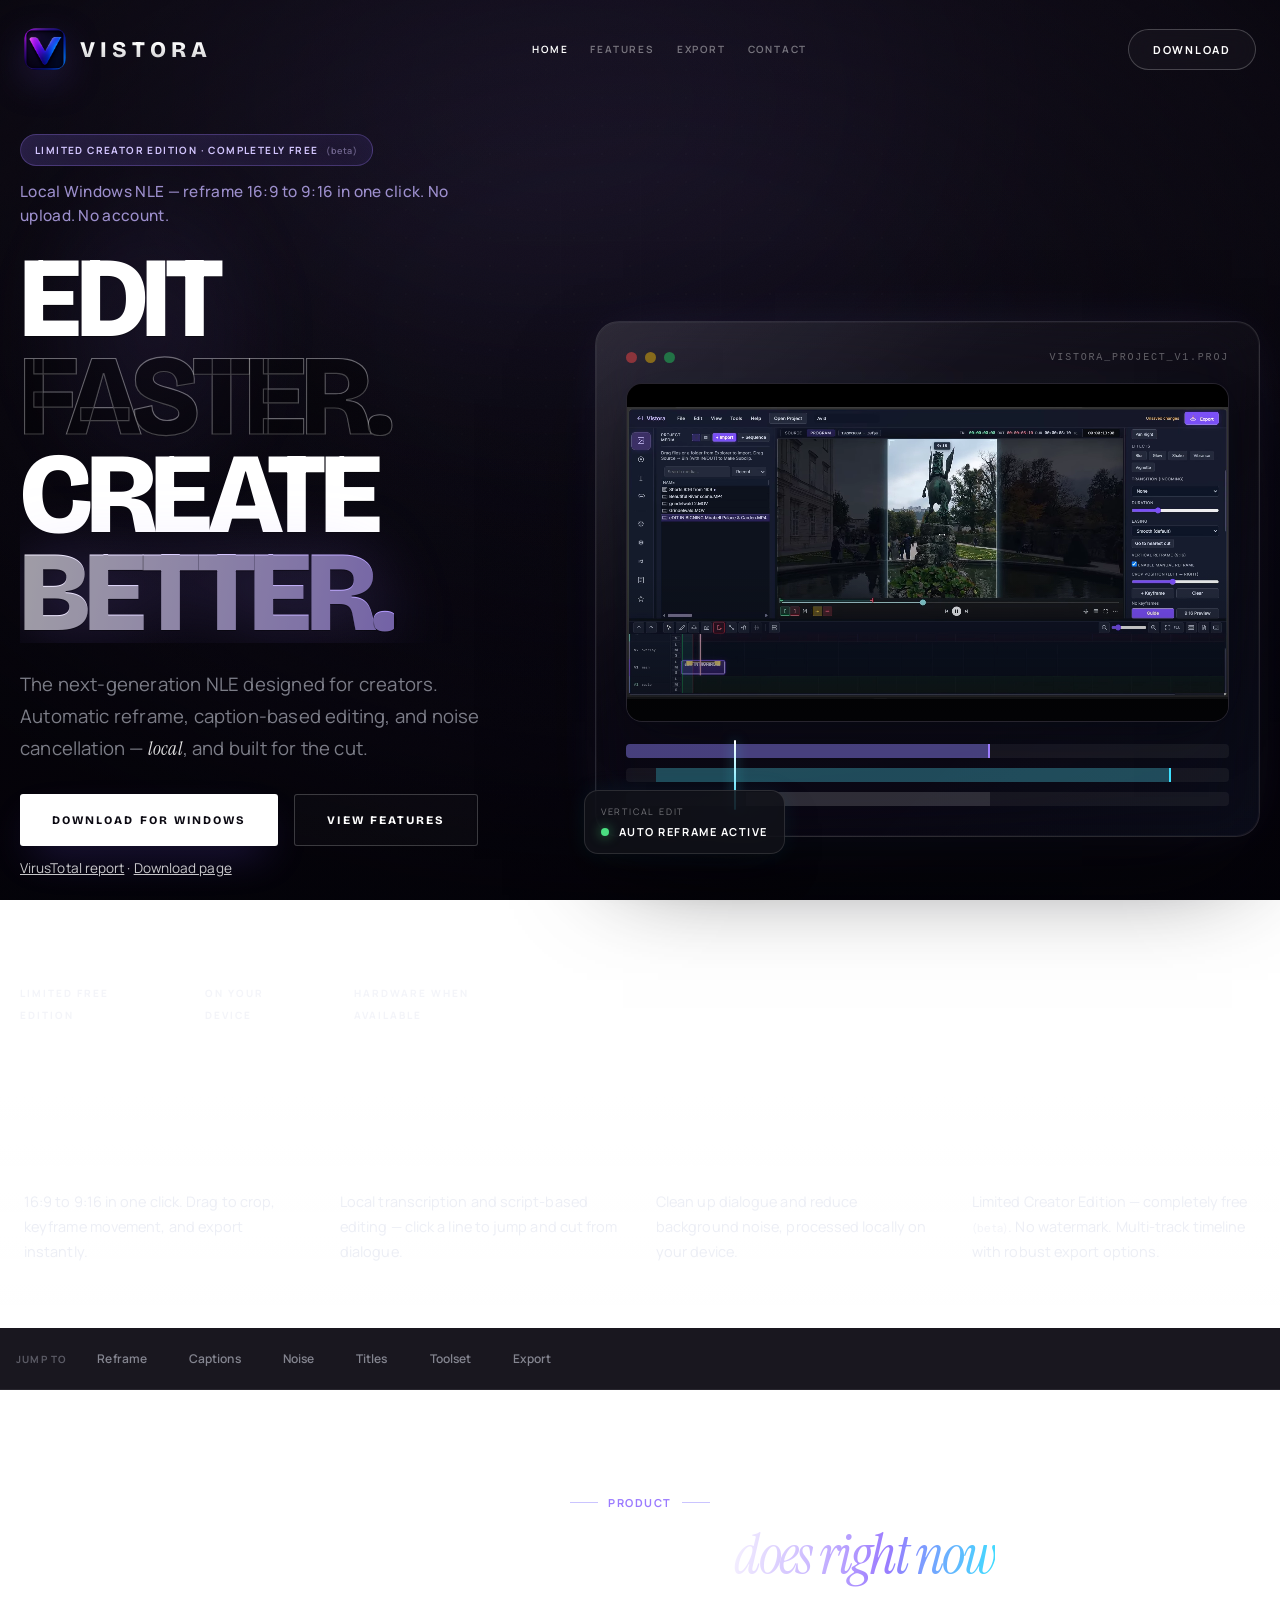
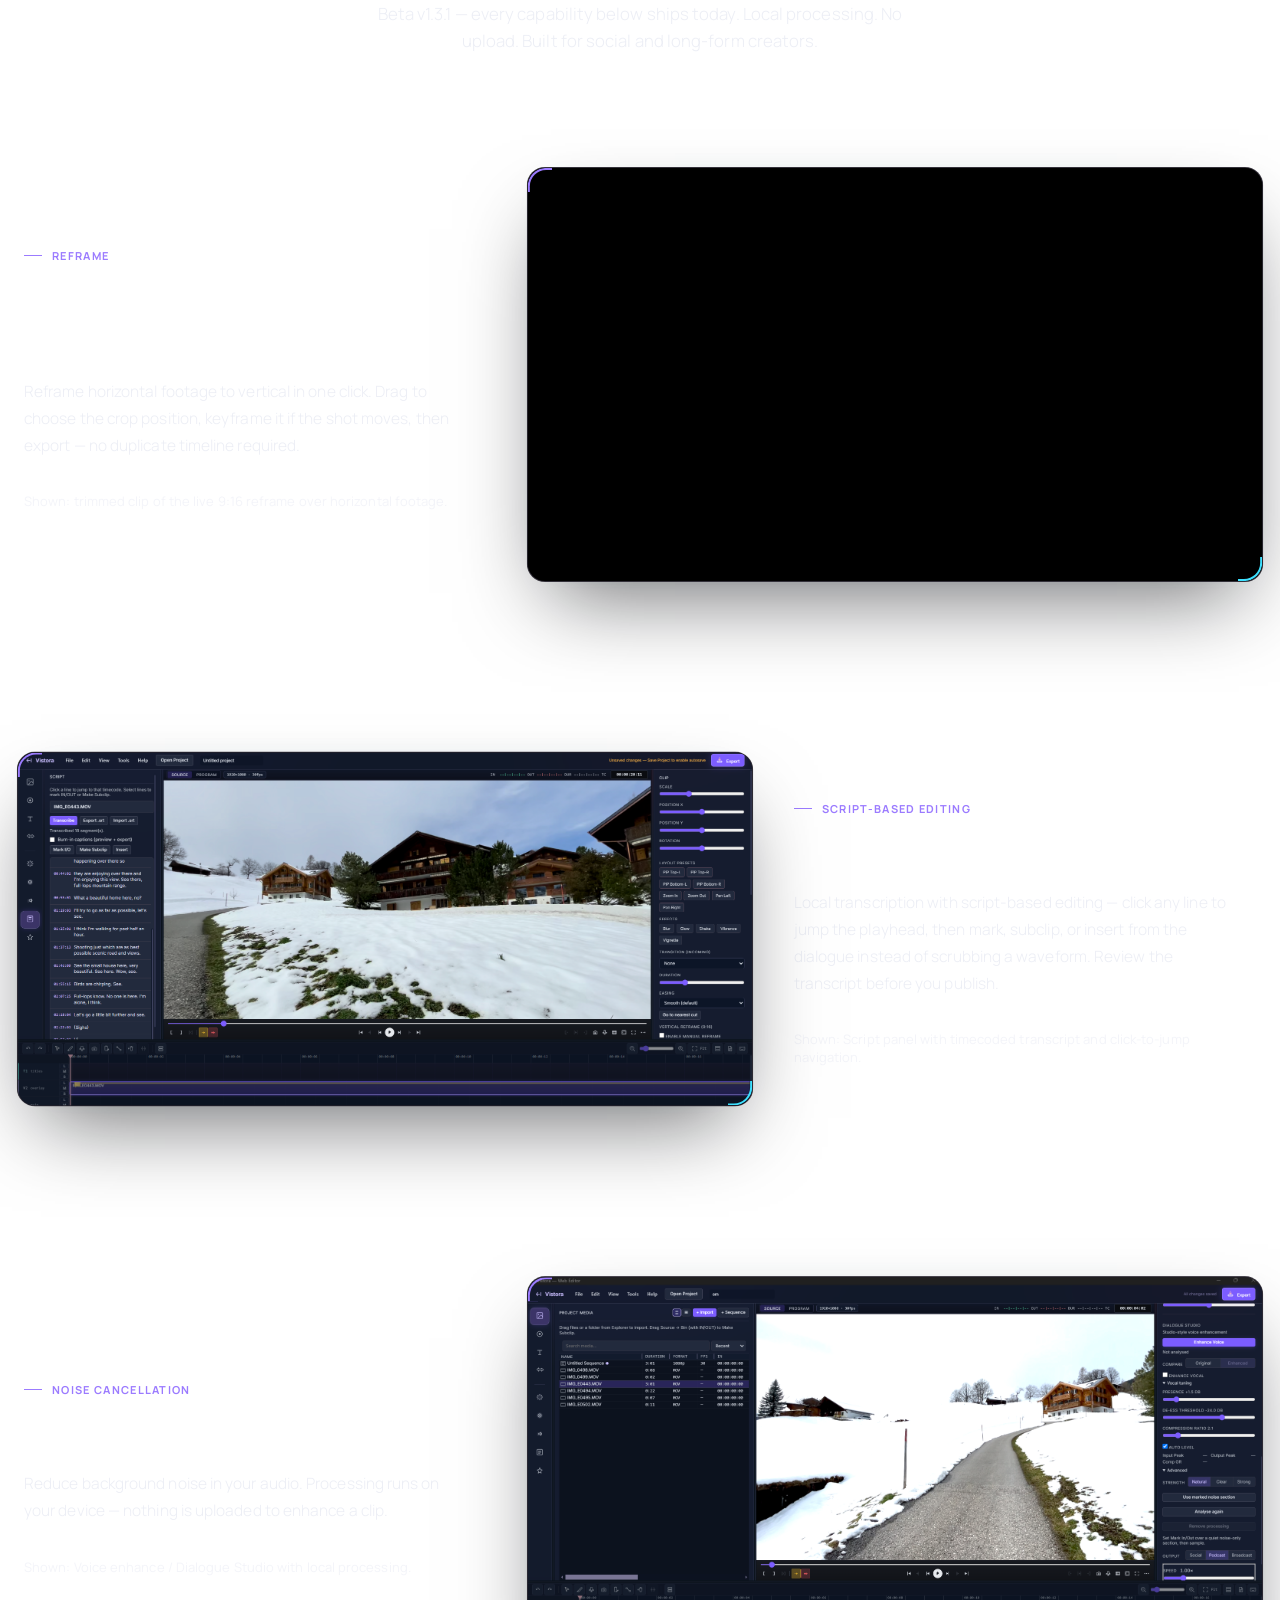
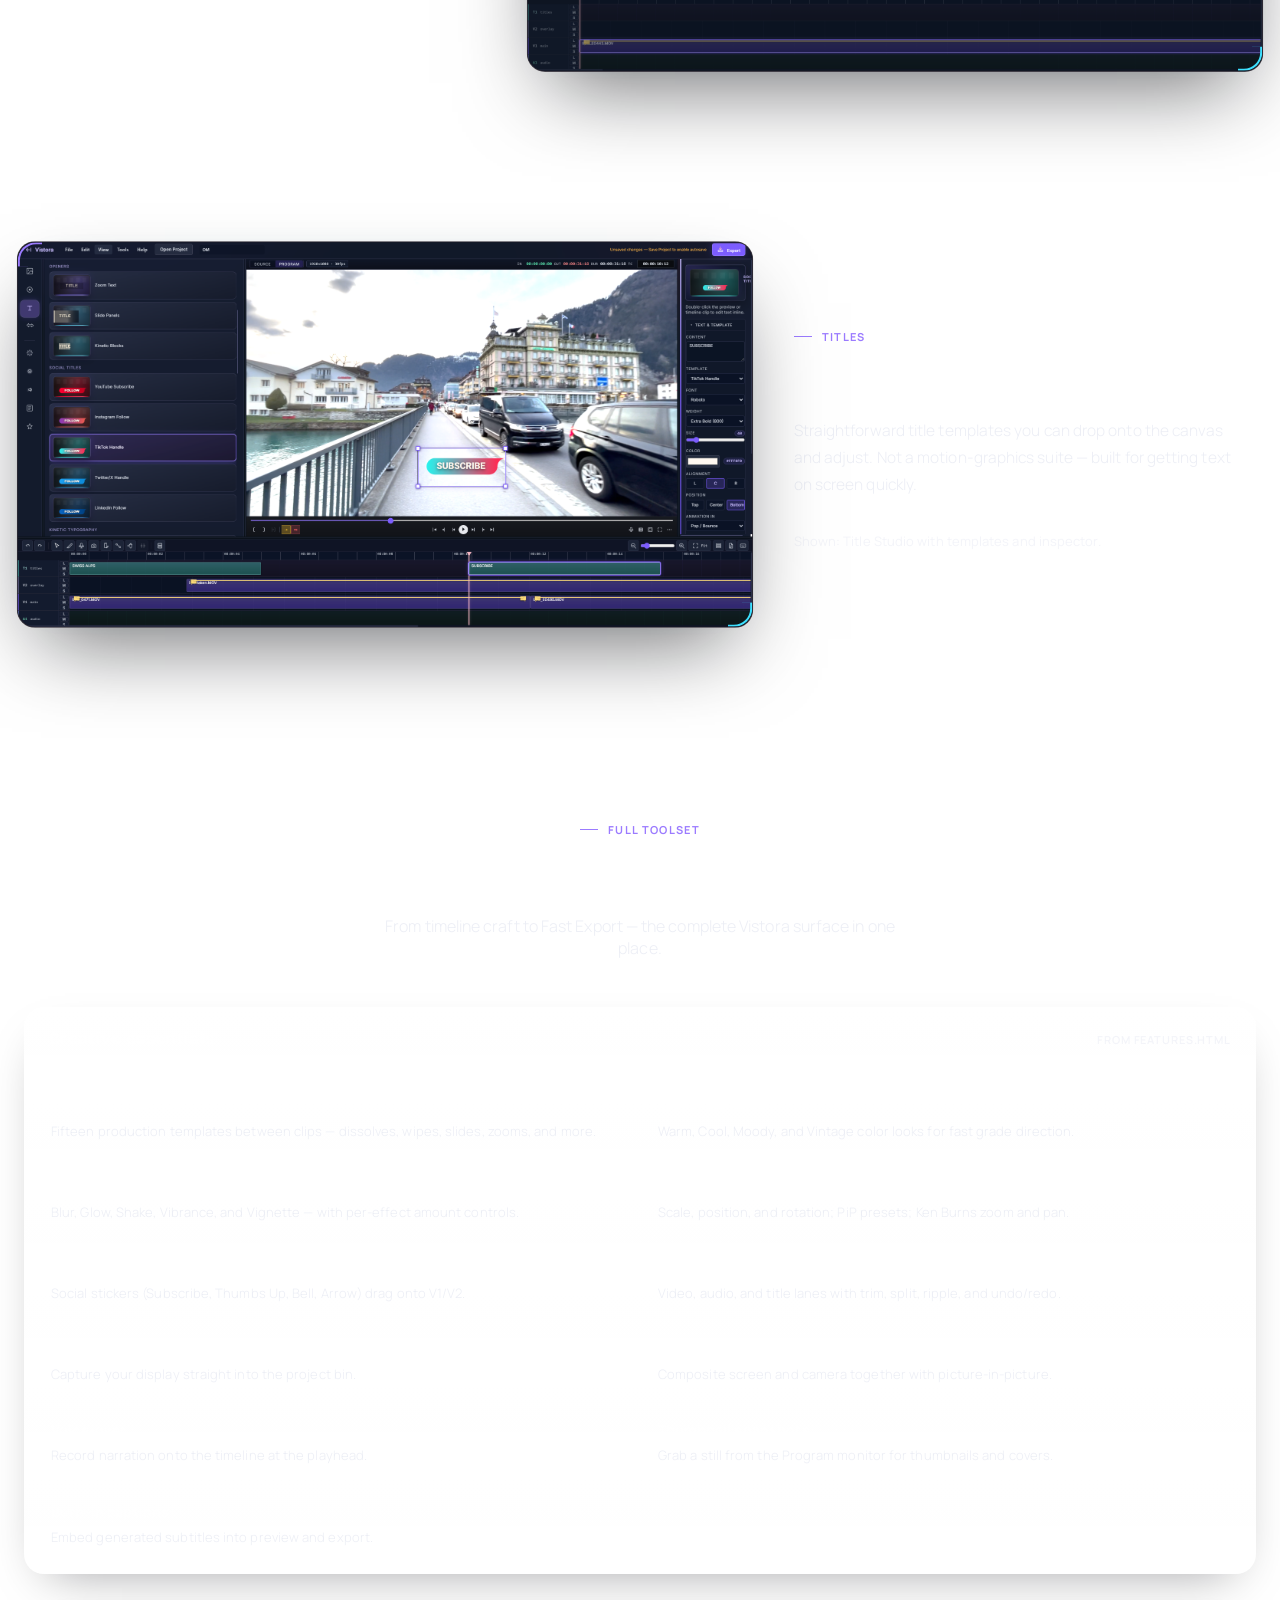
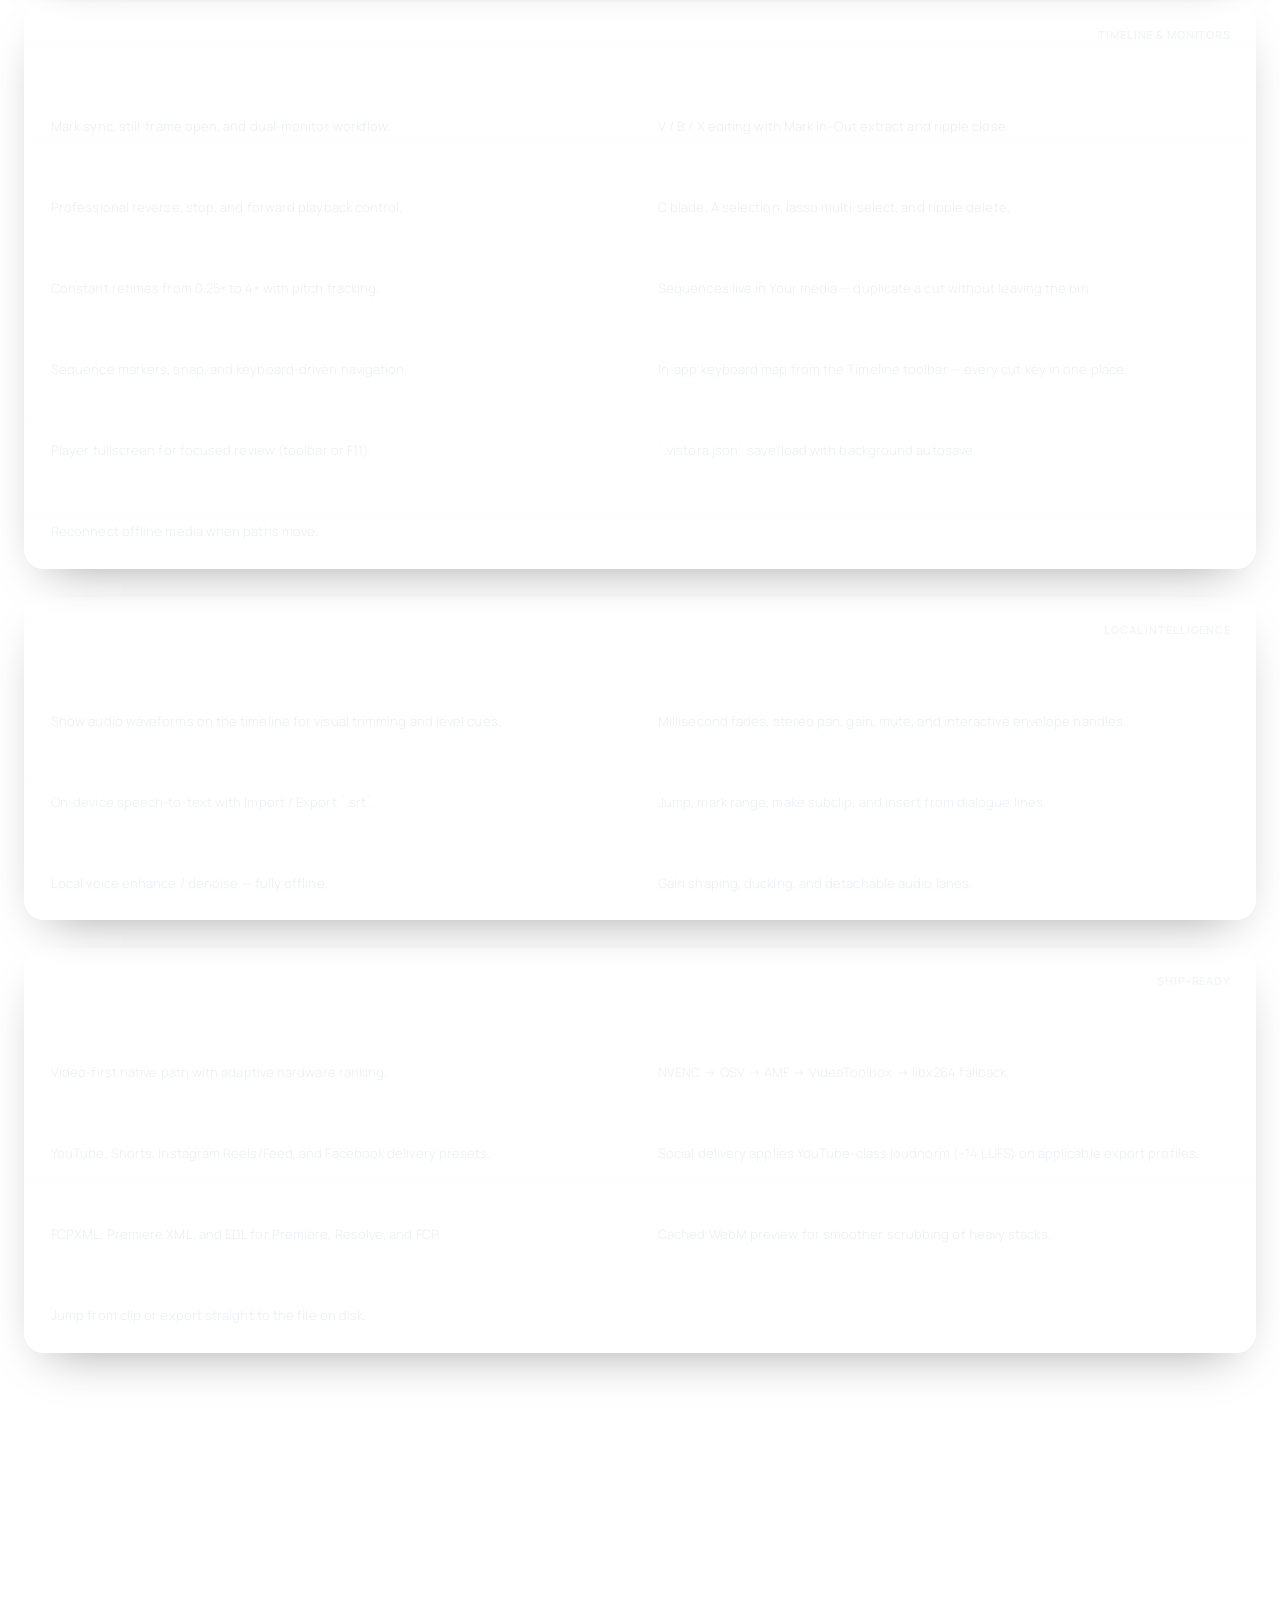
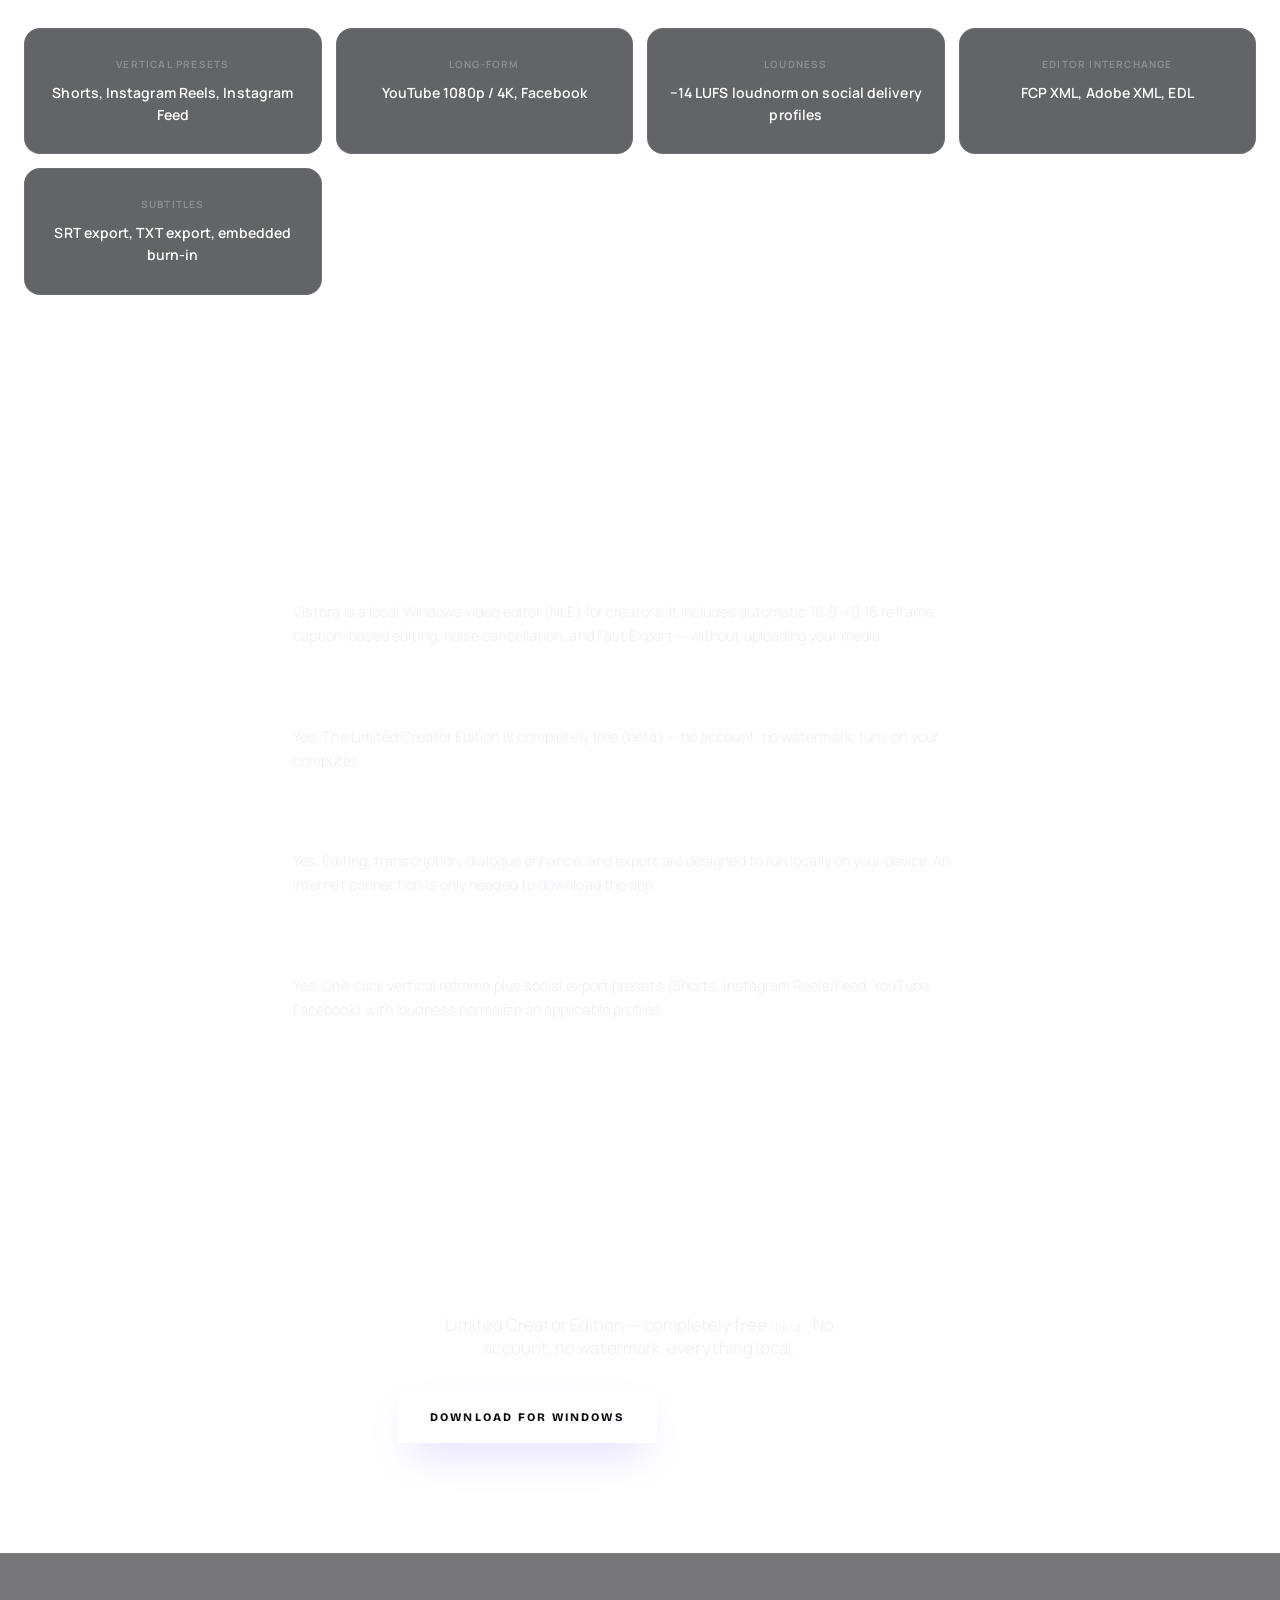
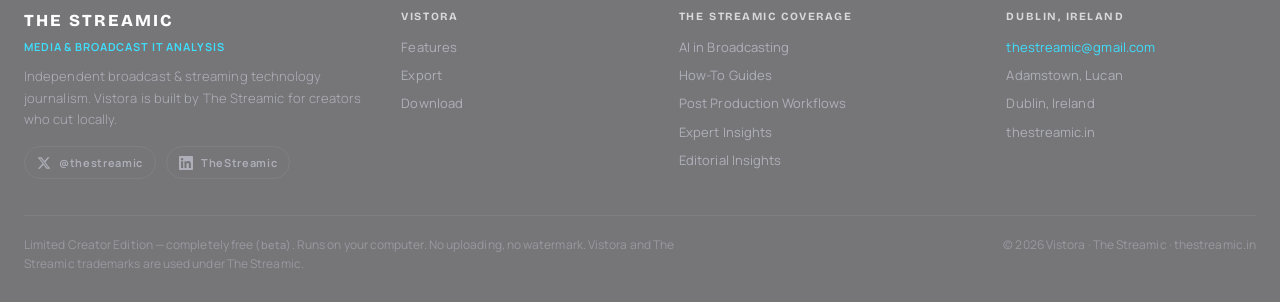
==== commit 721fa947: "vto" ====
--- a/index.html
+++ b/index.html
@@ -810,7 +810,7 @@
         <a class="btn-ghost" href="#features">View Features</a>
       </div>
       <p class="hero-trust" style="margin-top:0.85rem;font-size:0.85rem;opacity:0.78">
-        <a href="https://www.virustotal.com/gui/url/796aac27d56da26cee7b79ed908d040b07124ee846cd55fd0e28a9c9f4e2d7ee/detection" target="_blank" rel="noopener noreferrer">VirusTotal report</a>
+        <a href="https://www.virustotal.com/gui/url/73a160a4e3244214c285ea35e76ecc689cfab26b5b0122400bb5cf51189a3459/detection" target="_blank" rel="noopener noreferrer">VirusTotal report</a>
         · <a href="download.html">Download page</a>
       </p>
       <div class="hero-stats">
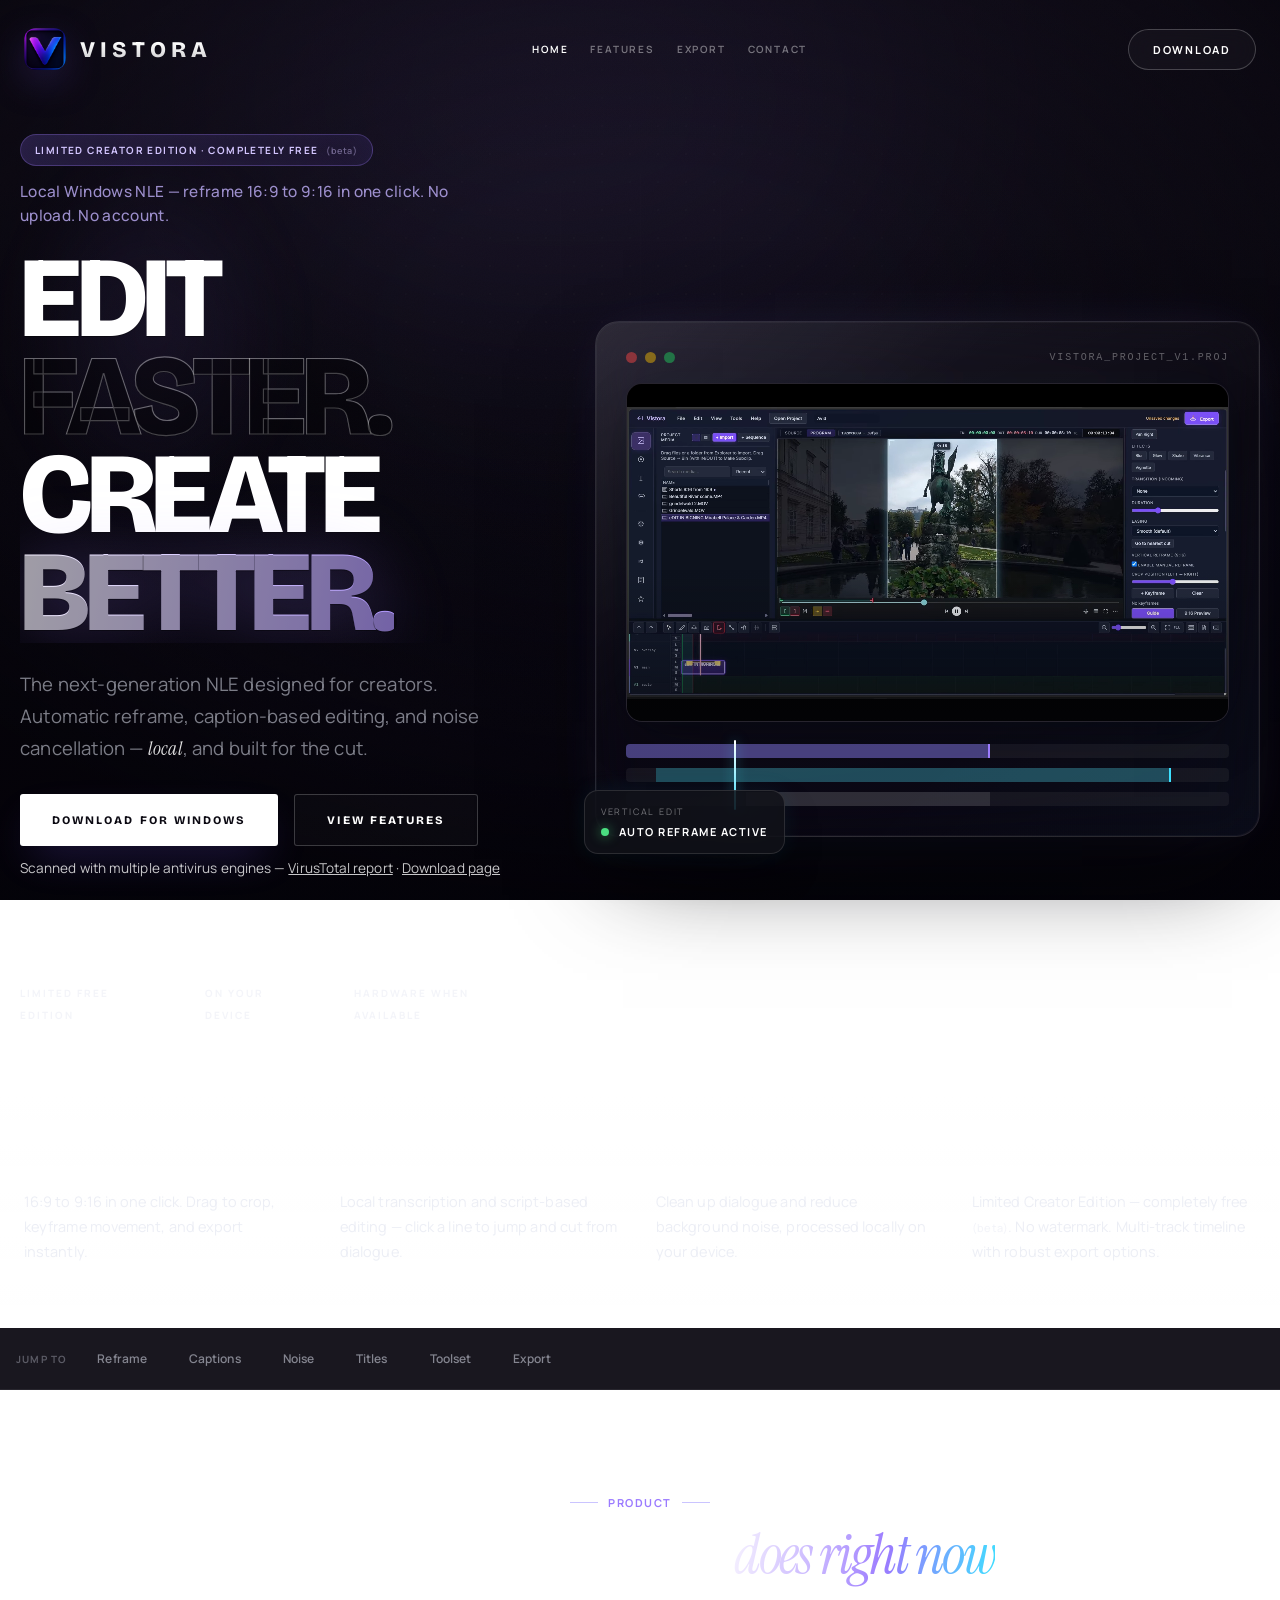
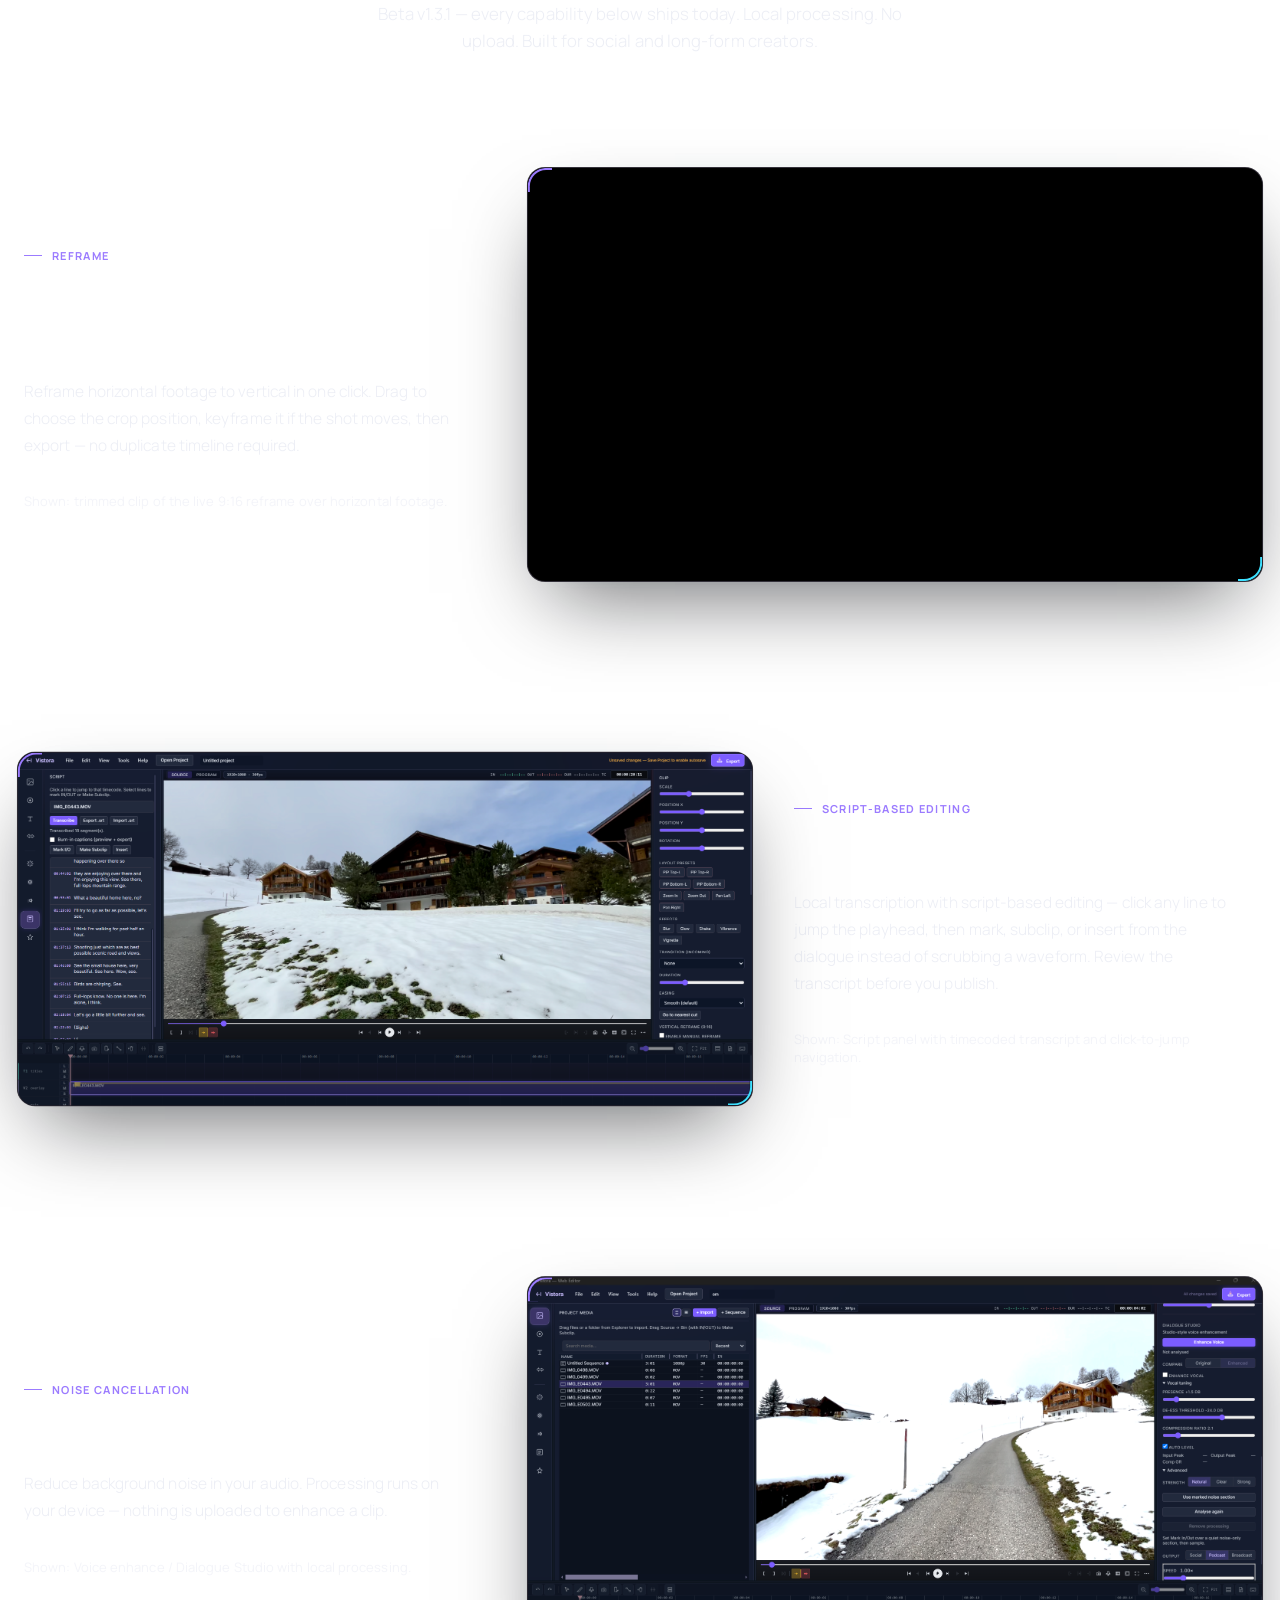
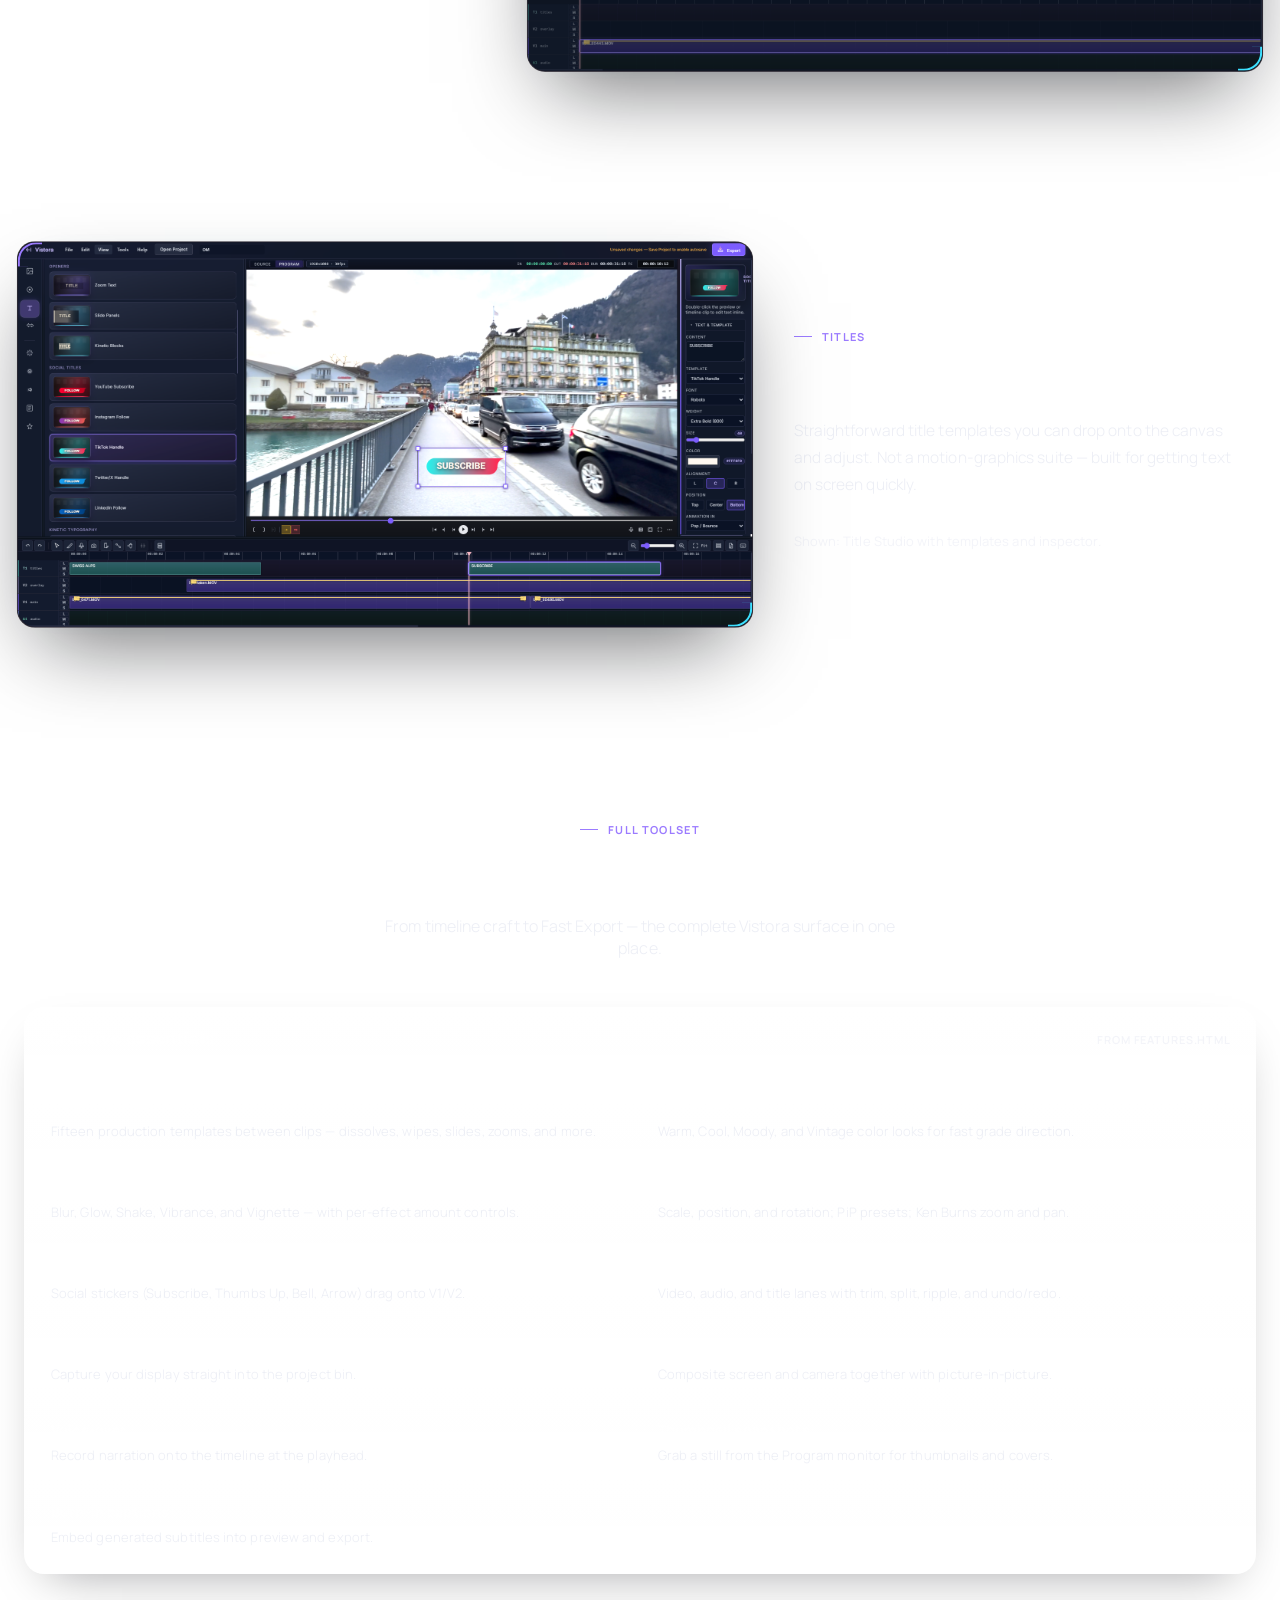
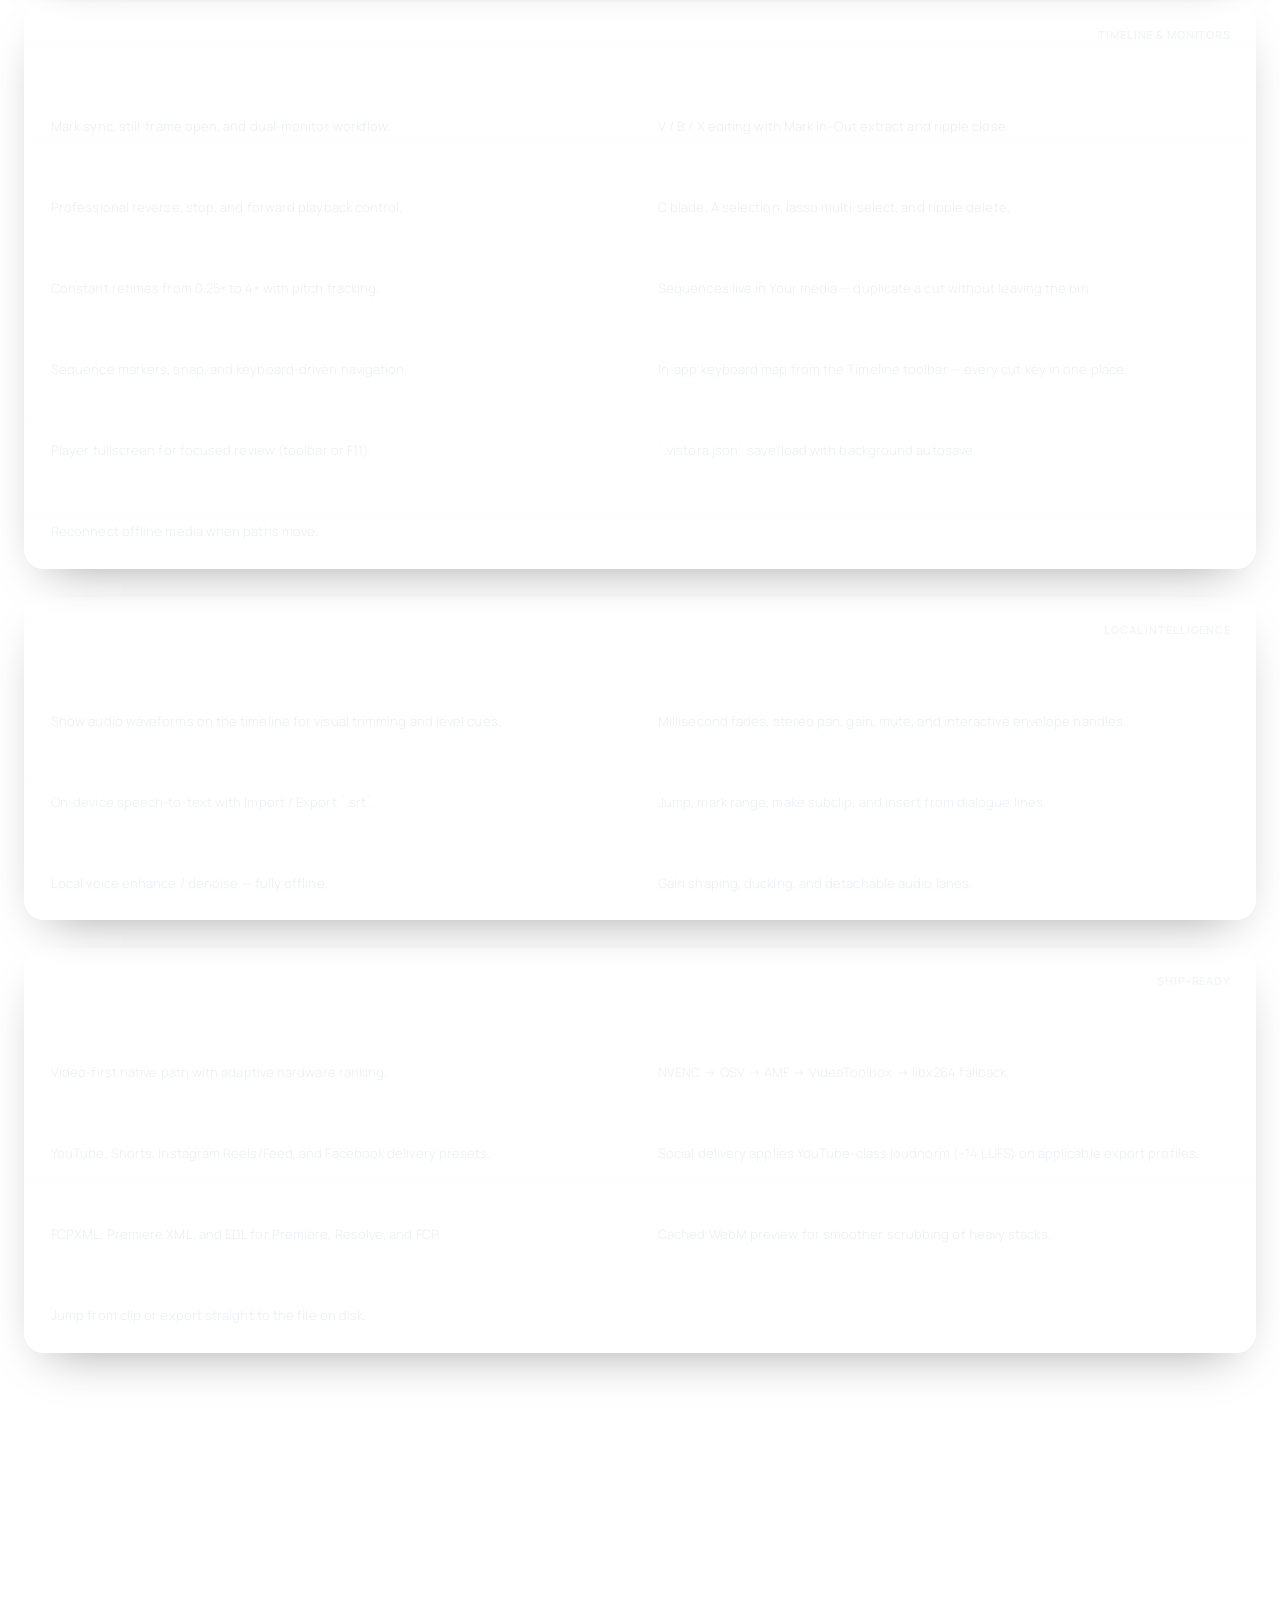
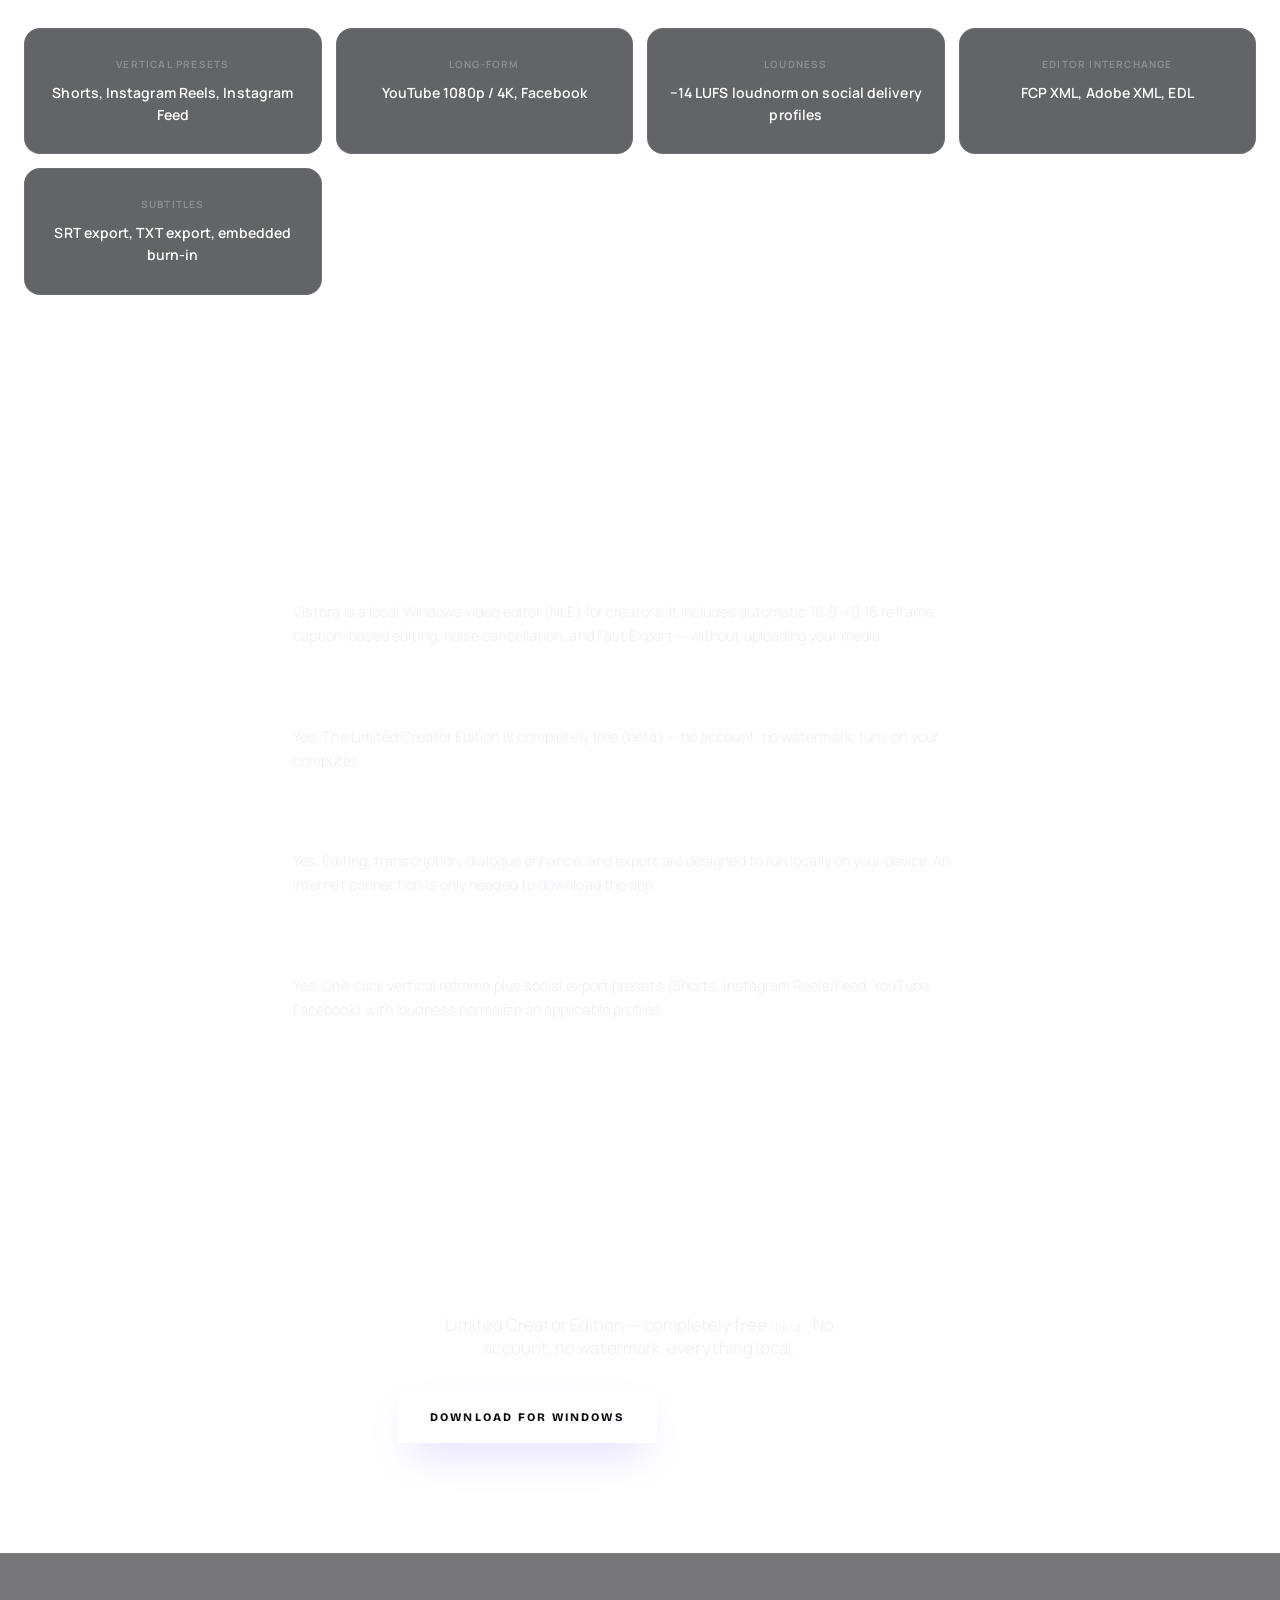
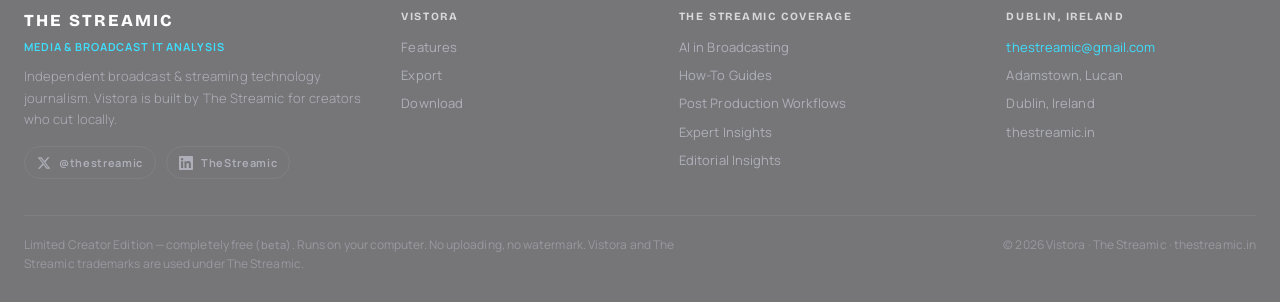
==== commit 427c6a1c: "safe and secure download added" ====
--- a/index.html
+++ b/index.html
@@ -810,7 +810,7 @@
         <a class="btn-ghost" href="#features">View Features</a>
       </div>
       <p class="hero-trust" style="margin-top:0.85rem;font-size:0.85rem;opacity:0.78">
-        <a href="https://www.virustotal.com/gui/url/73a160a4e3244214c285ea35e76ecc689cfab26b5b0122400bb5cf51189a3459/detection" target="_blank" rel="noopener noreferrer">VirusTotal report</a>
+        Scanned with multiple antivirus engines &mdash; <a href="https://www.virustotal.com/gui/url/73a160a4e3244214c285ea35e76ecc689cfab26b5b0122400bb5cf51189a3459/detection" target="_blank" rel="noopener noreferrer">VirusTotal report</a>
         · <a href="download.html">Download page</a>
       </p>
       <div class="hero-stats">
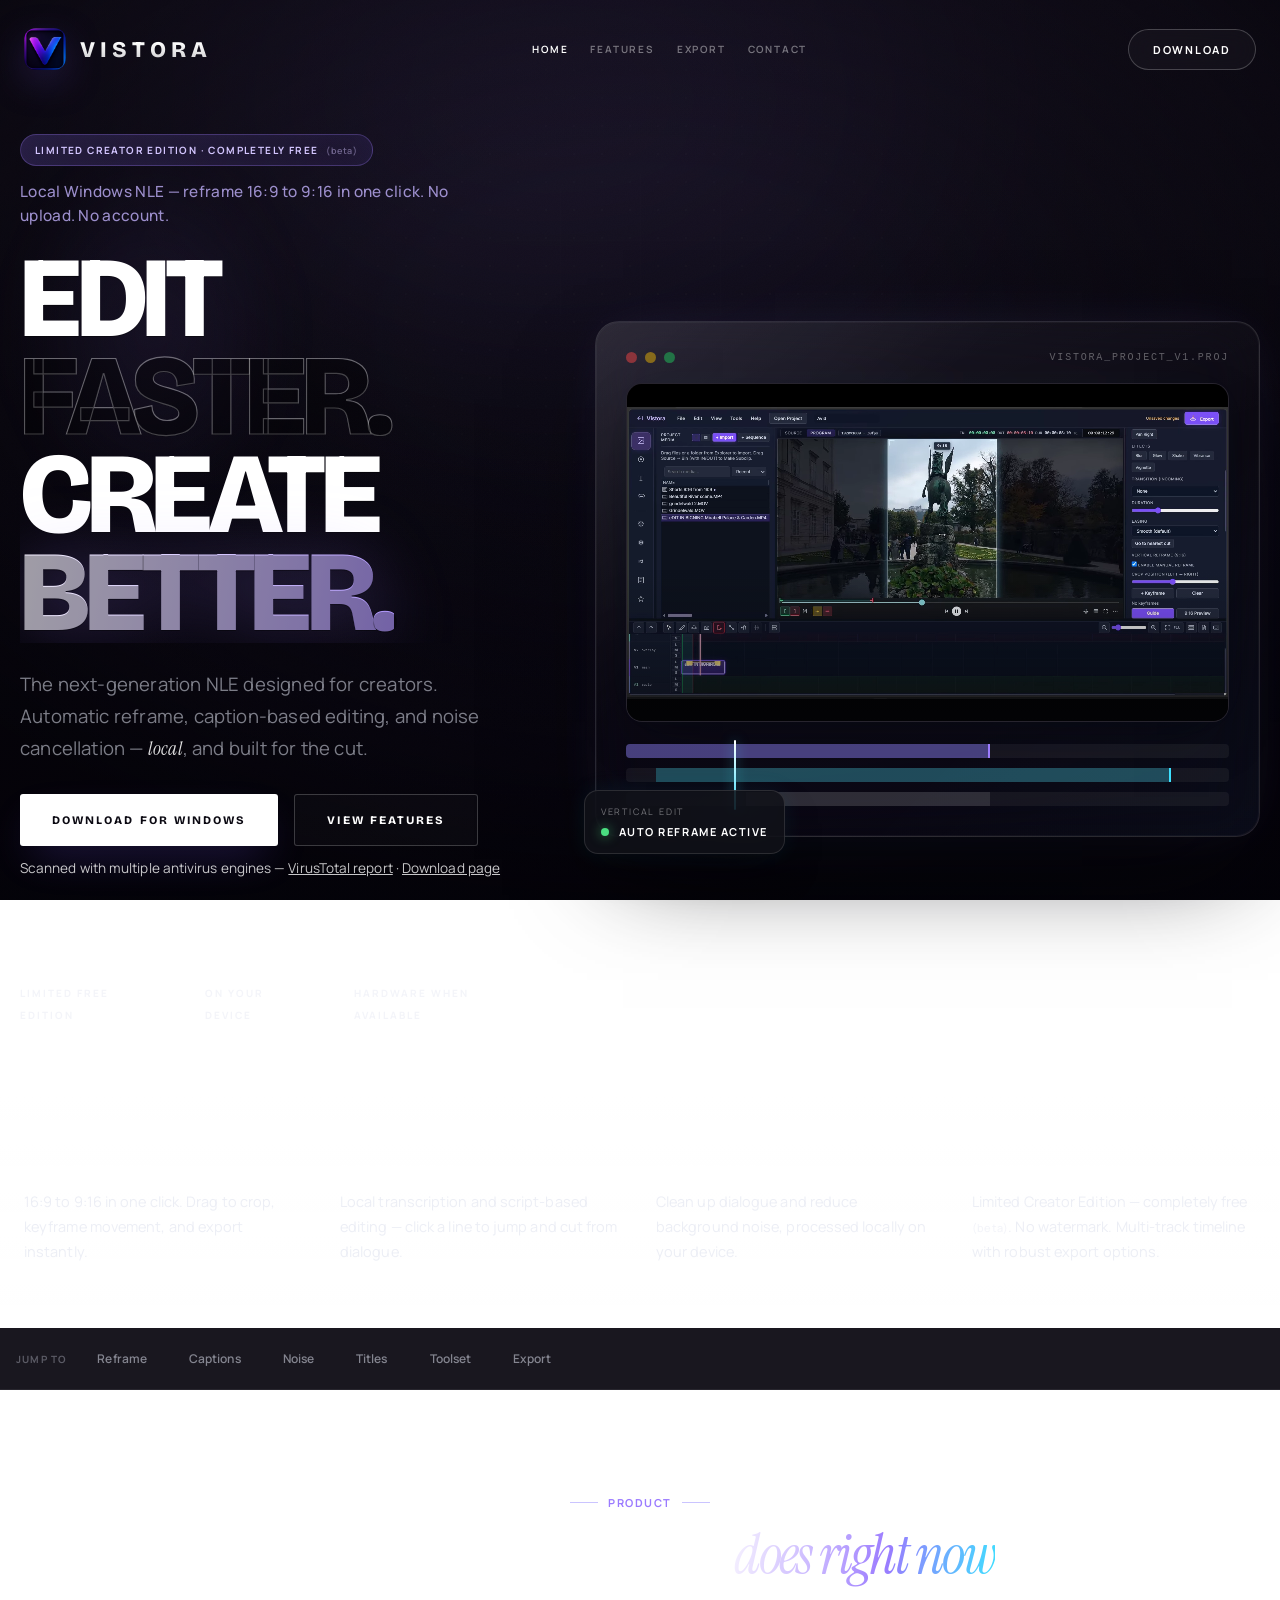
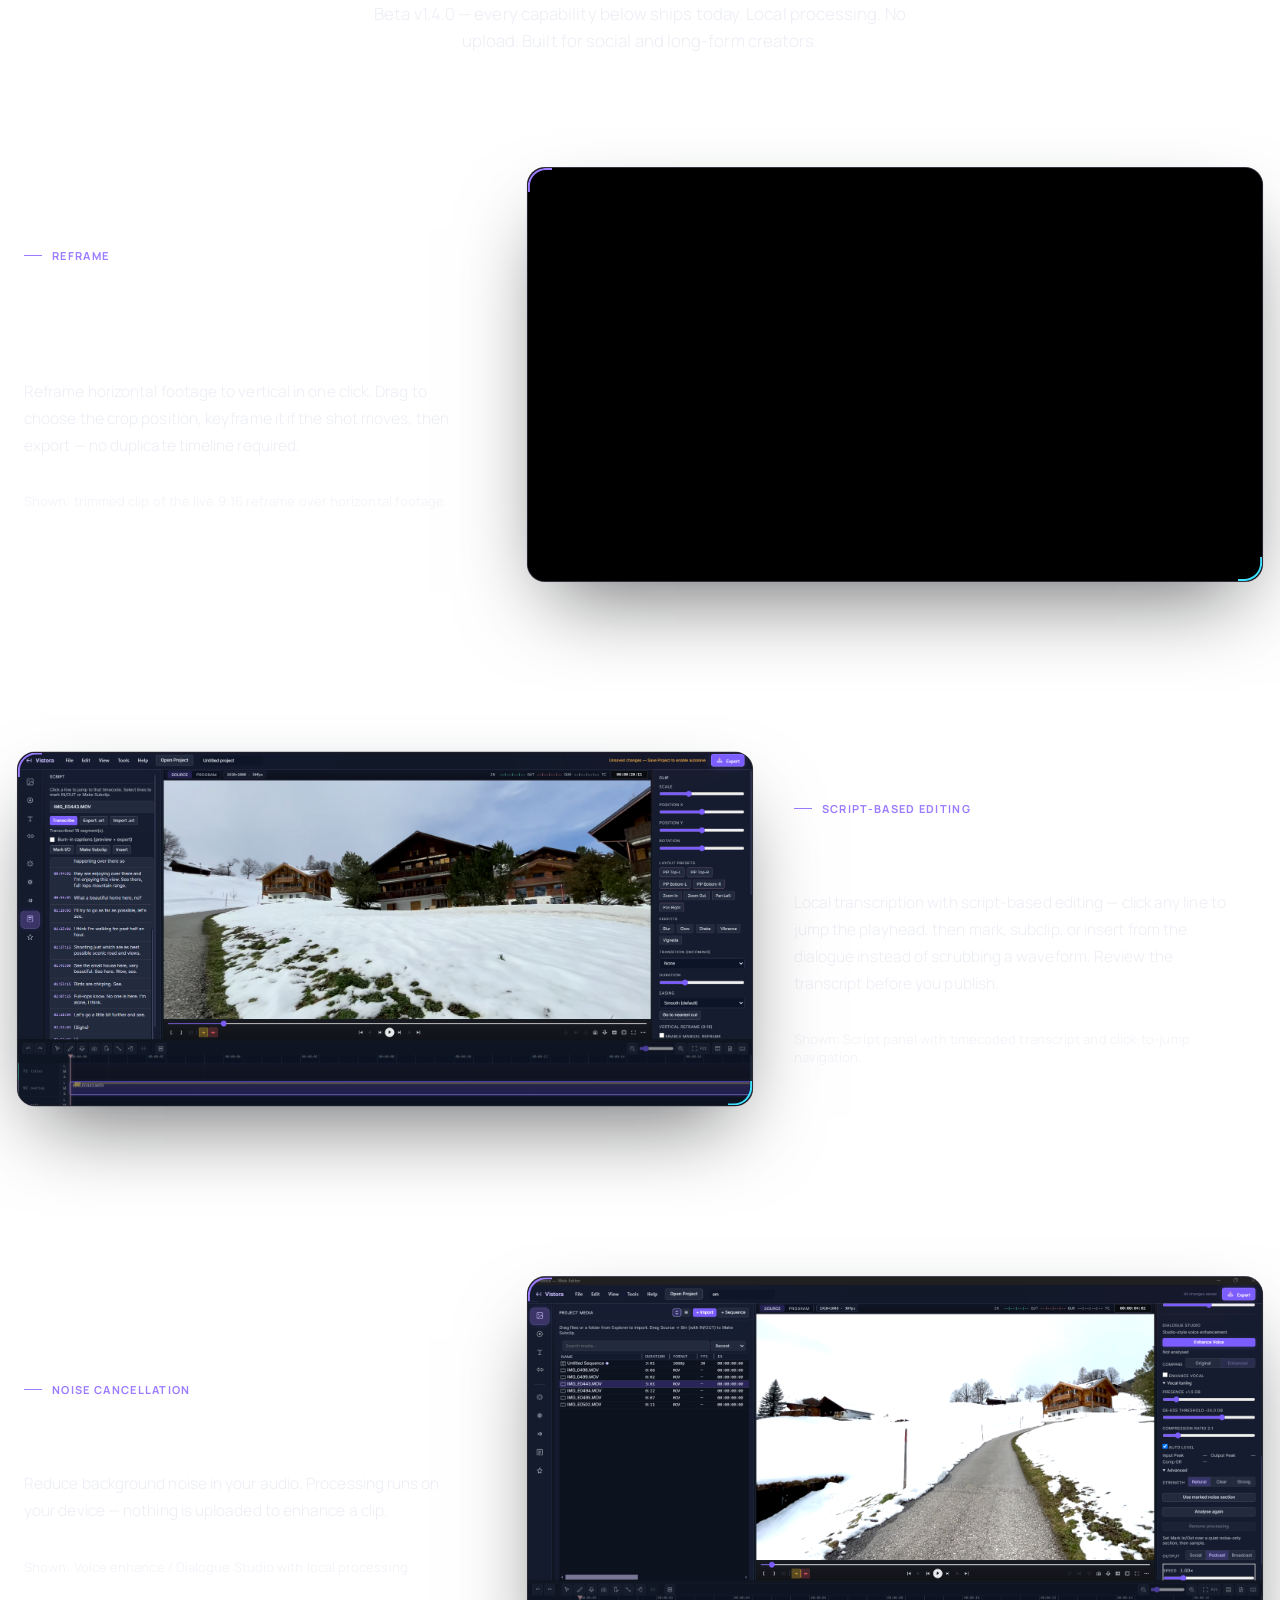
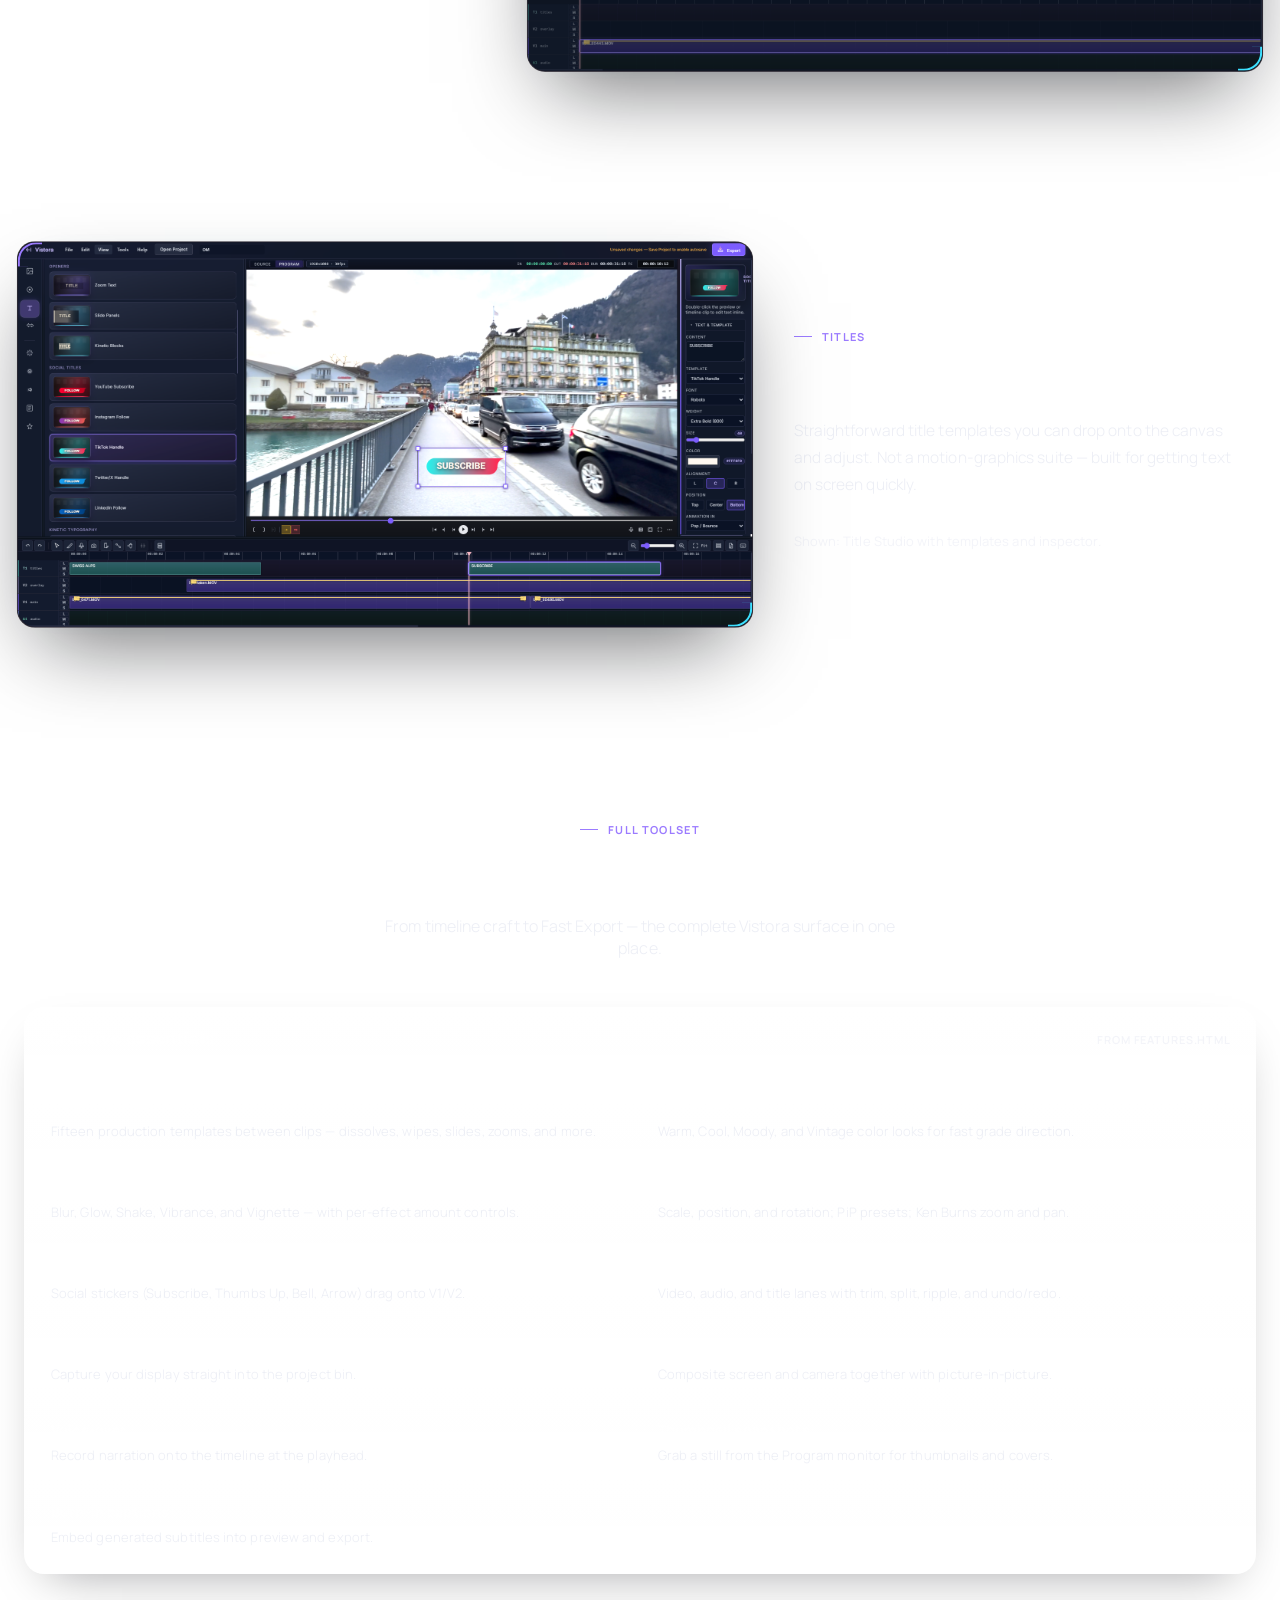
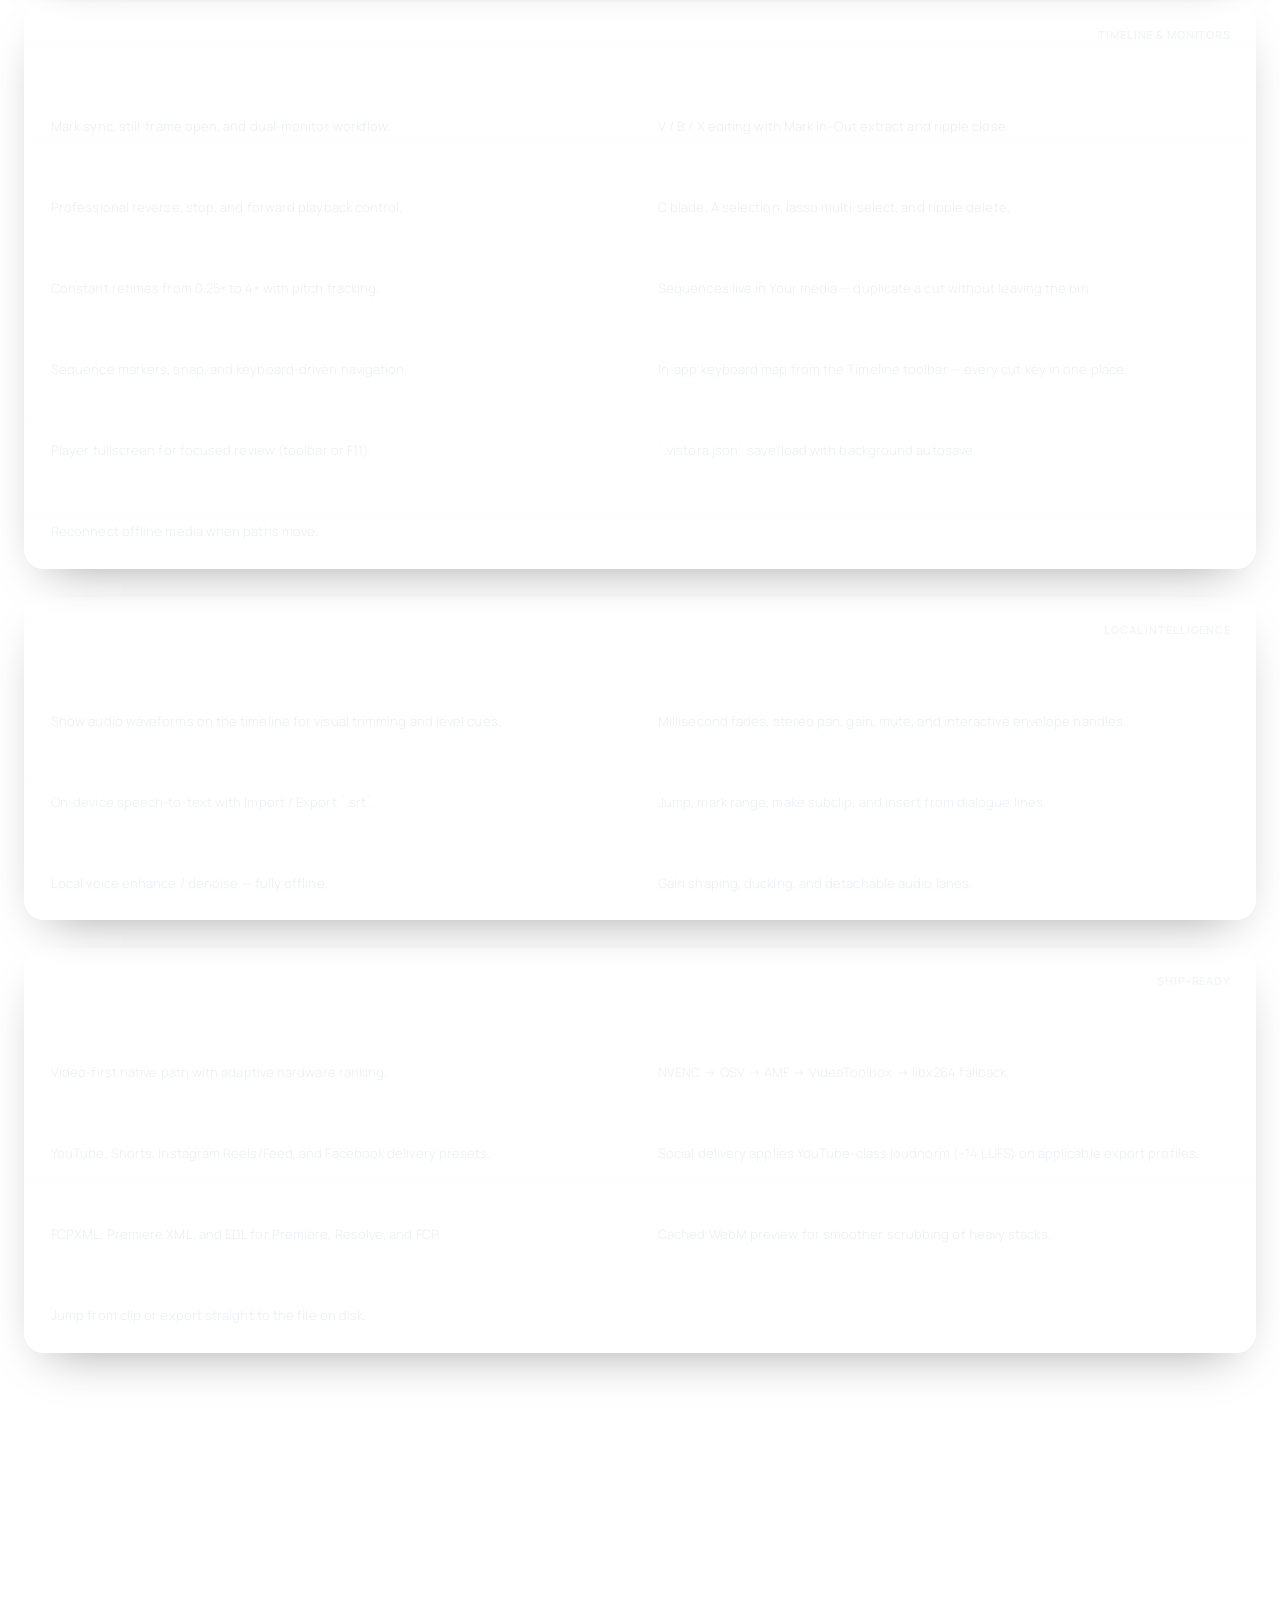
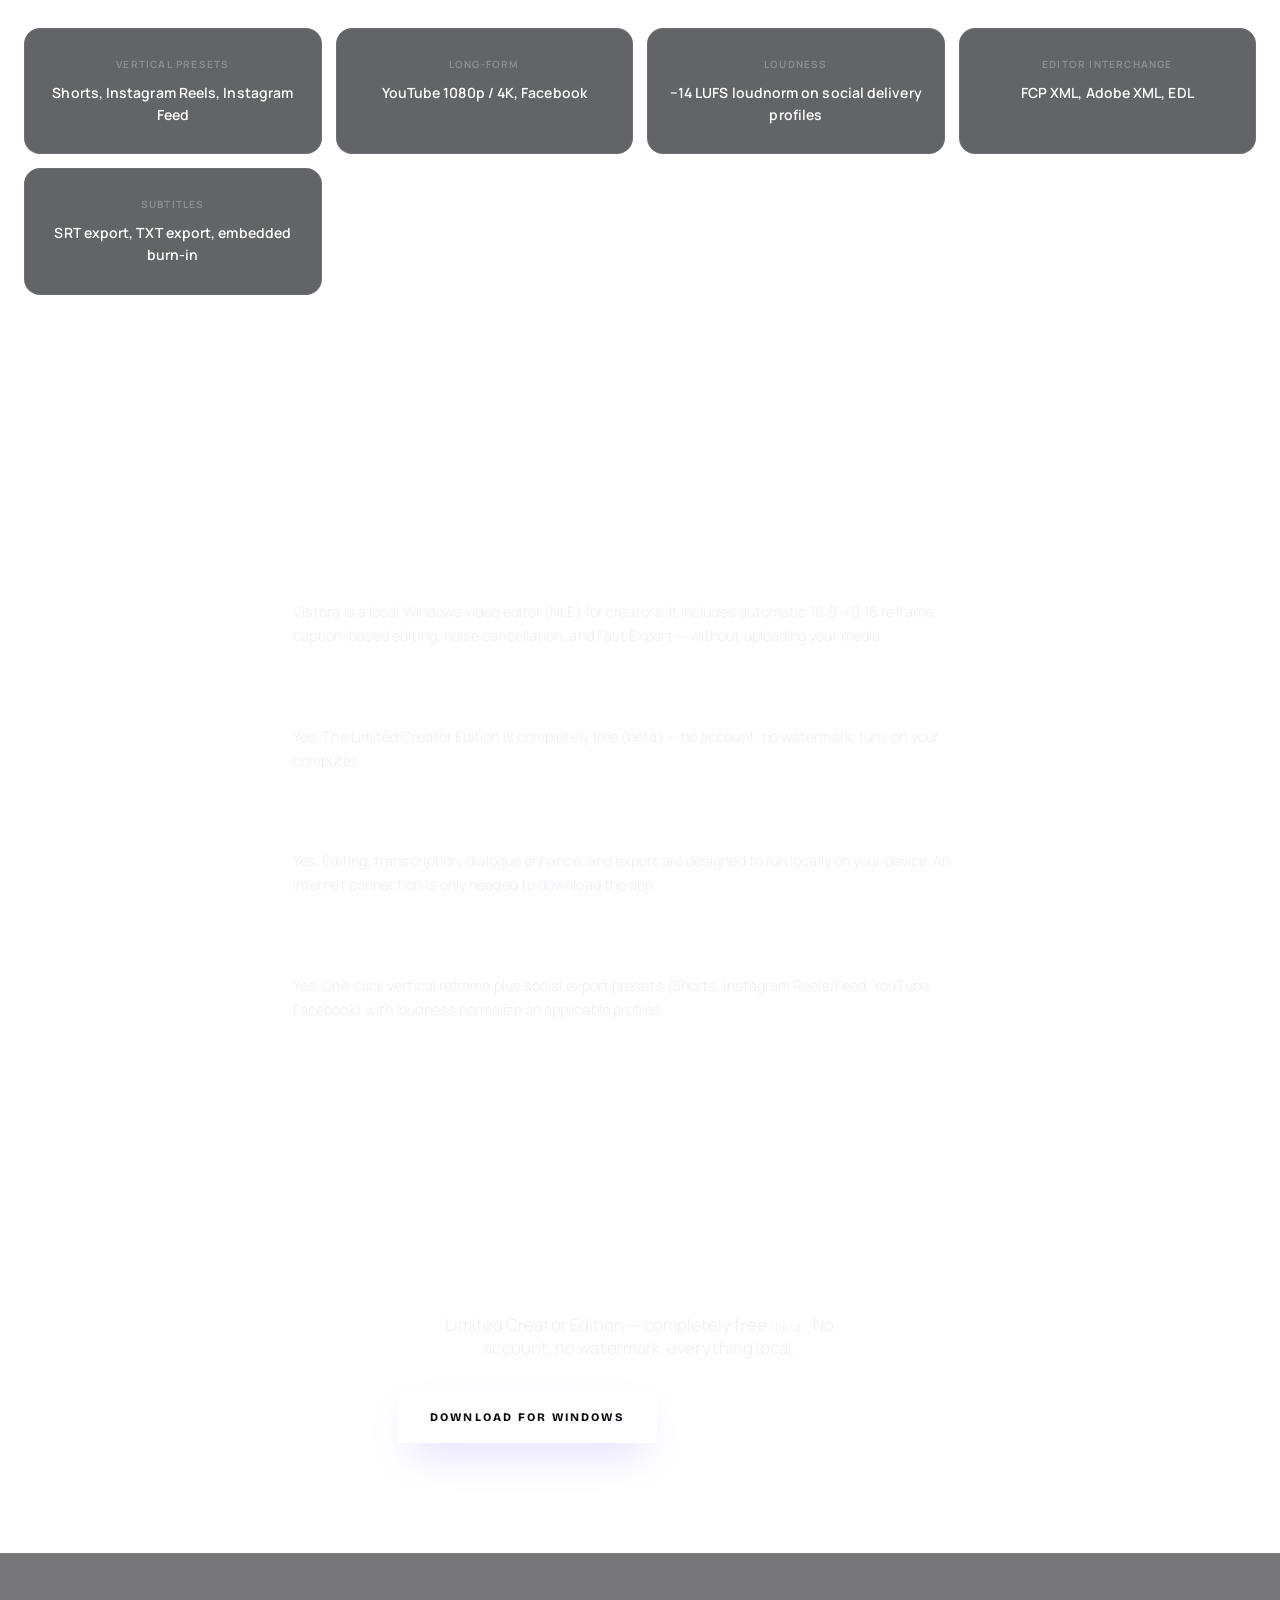
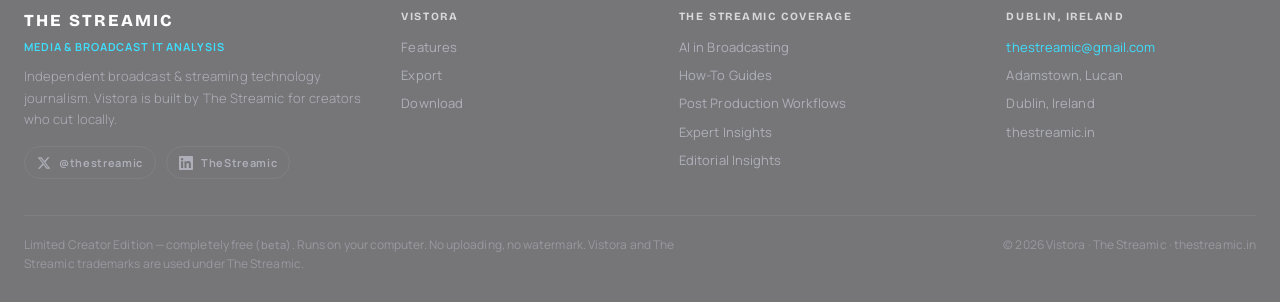
==== commit f99b35a8: "v1.4" ====
--- a/index.html
+++ b/index.html
@@ -778,7 +778,7 @@
       <a href="#export">Export</a>
       <a href="https://www.thestreamic.in/contact.html" target="_blank" rel="noopener noreferrer">Contact</a>
     </div>
-    <a class="nav-cta" href="https://github.com/Thestreamic/vistora/releases/download/v1.3.1/Vistora-Setup-1.3.1.exe">Download</a>
+    <a class="nav-cta" href="https://github.com/Thestreamic/vistora/releases/download/v1.4.0/Vistora-Setup-1.4.0.exe">Download</a>
     <button class="nav-toggle" type="button" aria-label="Menu" aria-expanded="false" aria-controls="navMob">
       <span></span><span></span><span></span>
     </button>
@@ -789,7 +789,7 @@
       <a href="https://www.thestreamic.in/contact.html" target="_blank" rel="noopener noreferrer">Contact</a>
       <a href="https://www.thestreamic.in/privacy.html" target="_blank" rel="noopener noreferrer">Privacy Policy</a>
       <a href="https://www.thestreamic.in/terms.html" target="_blank" rel="noopener noreferrer">Terms of Use</a>
-      <a class="nav-mob-cta" href="https://github.com/Thestreamic/vistora/releases/download/v1.3.1/Vistora-Setup-1.3.1.exe">Download for Windows</a>
+      <a class="nav-mob-cta" href="https://github.com/Thestreamic/vistora/releases/download/v1.4.0/Vistora-Setup-1.4.0.exe">Download for Windows</a>
     </div>
   </nav>
 
@@ -806,7 +806,7 @@
         The next-generation NLE designed for creators. Automatic reframe, caption-based editing, and noise cancellation — <em>local</em>, and built for the cut.
       </p>
       <div class="hero-actions">
-        <a class="btn-solid" href="https://github.com/Thestreamic/vistora/releases/download/v1.3.1/Vistora-Setup-1.3.1.exe">Download for Windows</a>
+        <a class="btn-solid" href="https://github.com/Thestreamic/vistora/releases/download/v1.4.0/Vistora-Setup-1.4.0.exe">Download for Windows</a>
         <a class="btn-ghost" href="#features">View Features</a>
       </div>
       <p class="hero-trust" style="margin-top:0.85rem;font-size:0.85rem;opacity:0.78">
@@ -887,7 +887,7 @@
     <div class="feat-intro wrap reveal">
       <div class="kicker">Product</div>
       <h2>Everything Vistora <em>does right now</em></h2>
-      <p>Beta v1.3.1 — every capability below ships today. Local processing. No upload. Built for social and long-form creators.</p>
+      <p>Beta v1.4.0 — every capability below ships today. Local processing. No upload. Built for social and long-form creators.</p>
     </div>
 
     <section class="showcase" id="reframe">
@@ -1065,7 +1065,7 @@
         <h2>Try it yourself</h2>
         <p>Limited Creator Edition — completely free <span class="beta-whisper">(beta)</span>. No account, no watermark, everything local.</p>
         <div class="final-ctas">
-          <a class="btn-solid" href="https://github.com/Thestreamic/vistora/releases/download/v1.3.1/Vistora-Setup-1.3.1.exe">Download for Windows</a>
+          <a class="btn-solid" href="https://github.com/Thestreamic/vistora/releases/download/v1.4.0/Vistora-Setup-1.4.0.exe">Download for Windows</a>
           <a class="btn-ghost" href="#features">Back to features</a>
         </div>
       </div>
@@ -1094,7 +1094,7 @@
           <h4>Vistora</h4>
           <a href="#features">Features</a>
           <a href="#export">Export</a>
-          <a href="https://github.com/Thestreamic/vistora/releases/download/v1.3.1/Vistora-Setup-1.3.1.exe">Download</a>
+          <a href="https://github.com/Thestreamic/vistora/releases/download/v1.4.0/Vistora-Setup-1.4.0.exe">Download</a>
         </div>
         <div class="footer-col">
           <h4>The Streamic Coverage</h4>
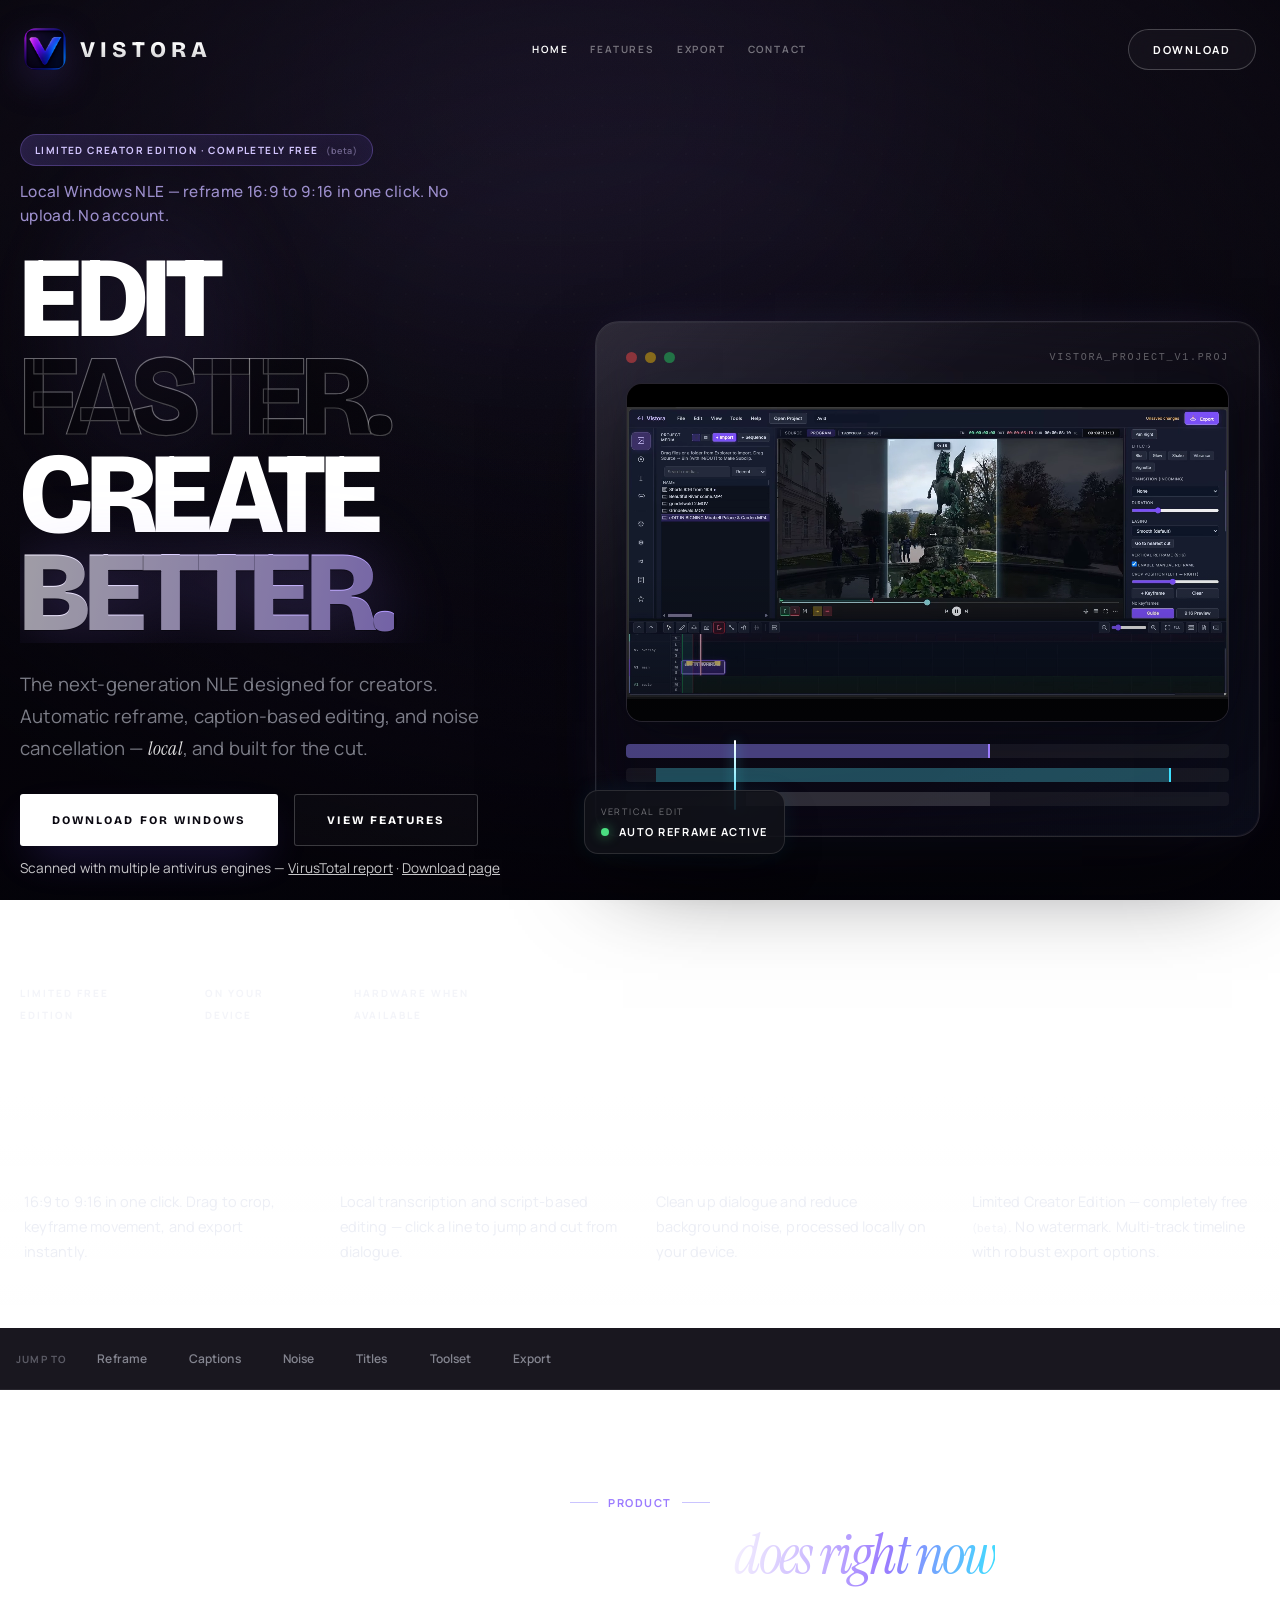
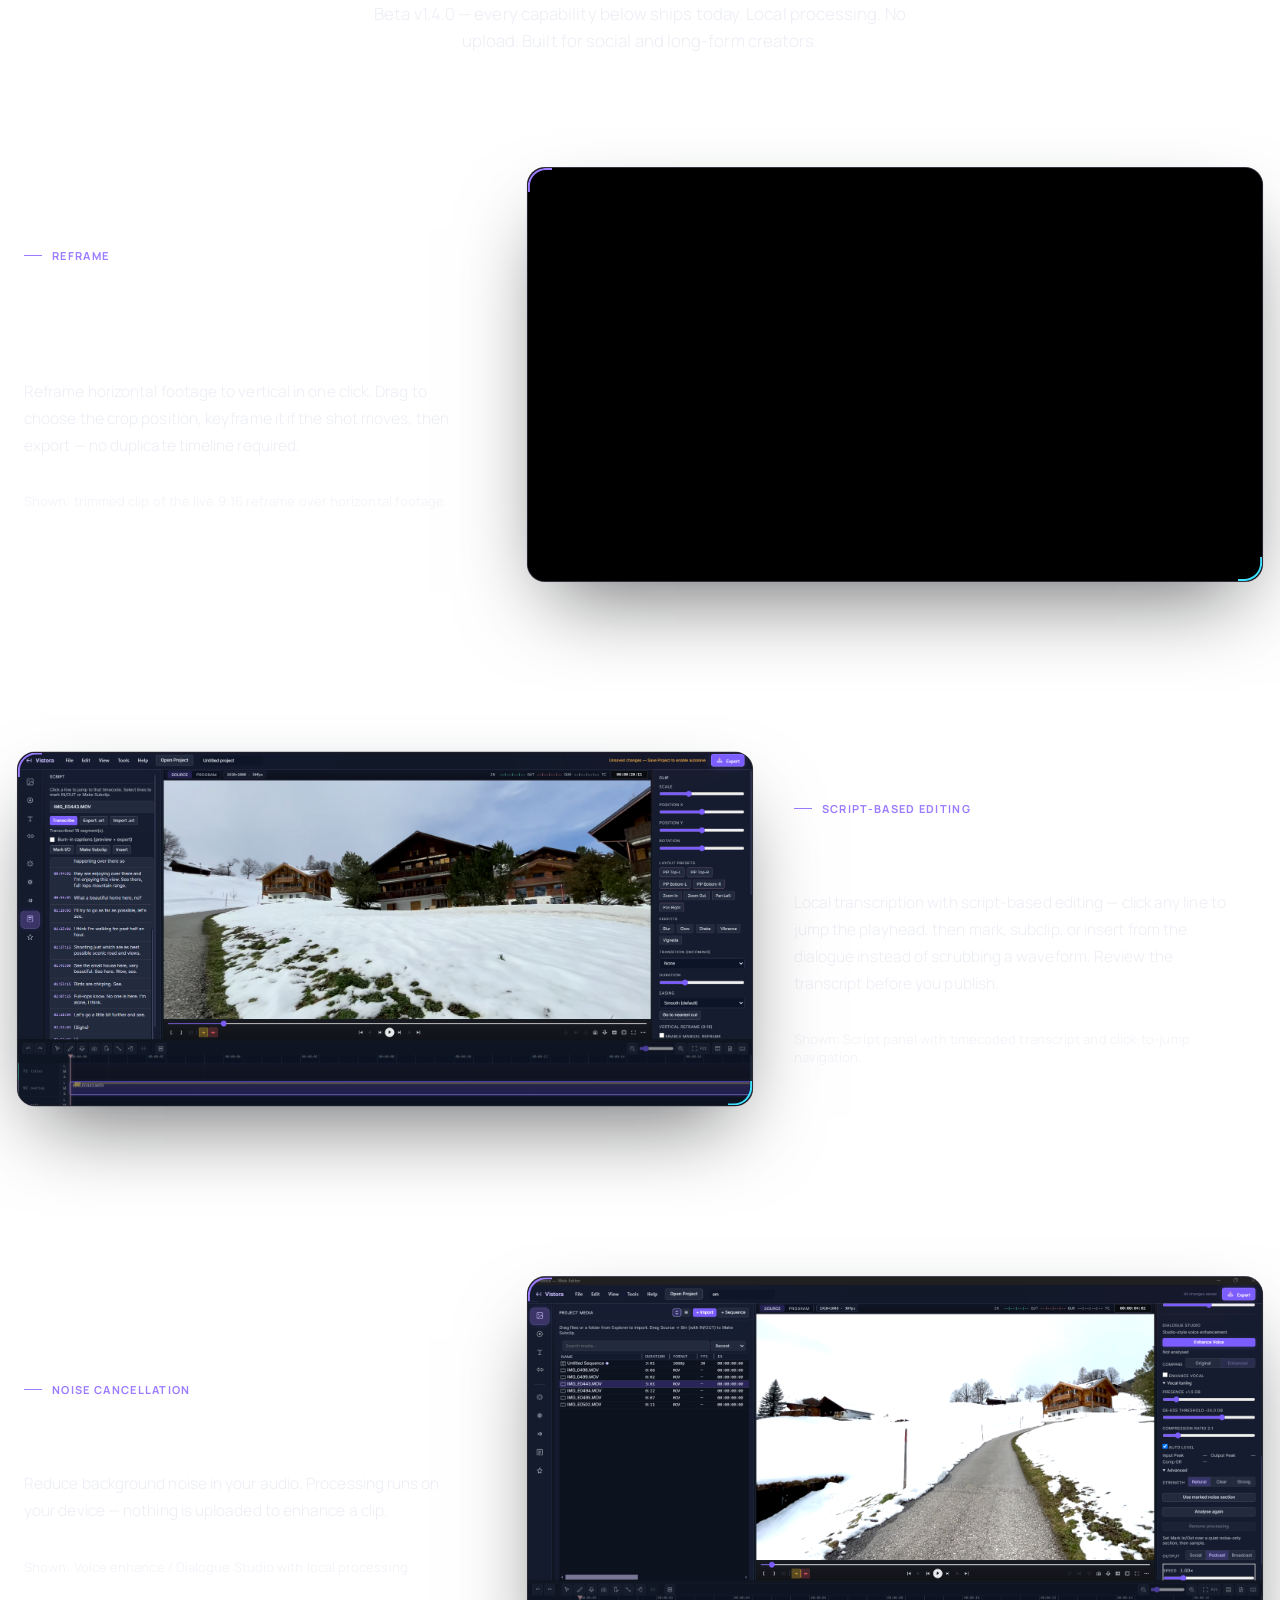
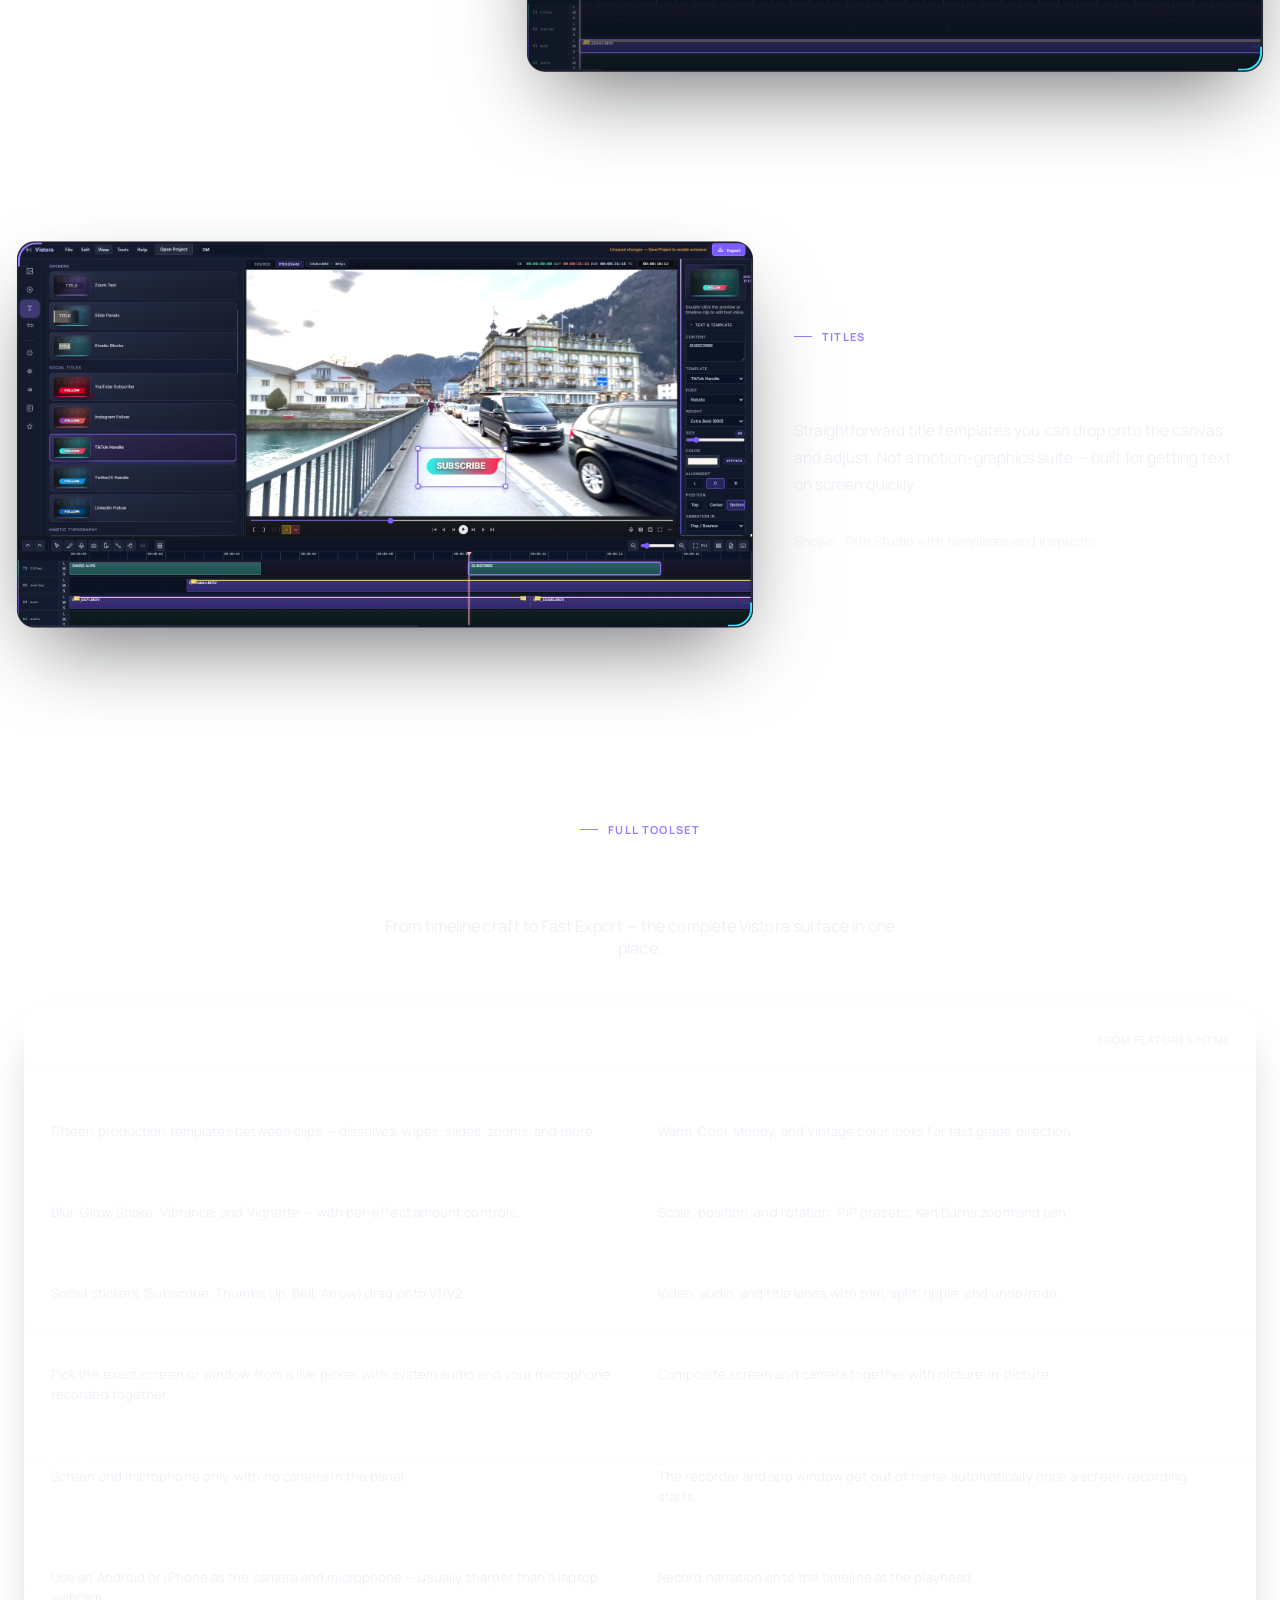
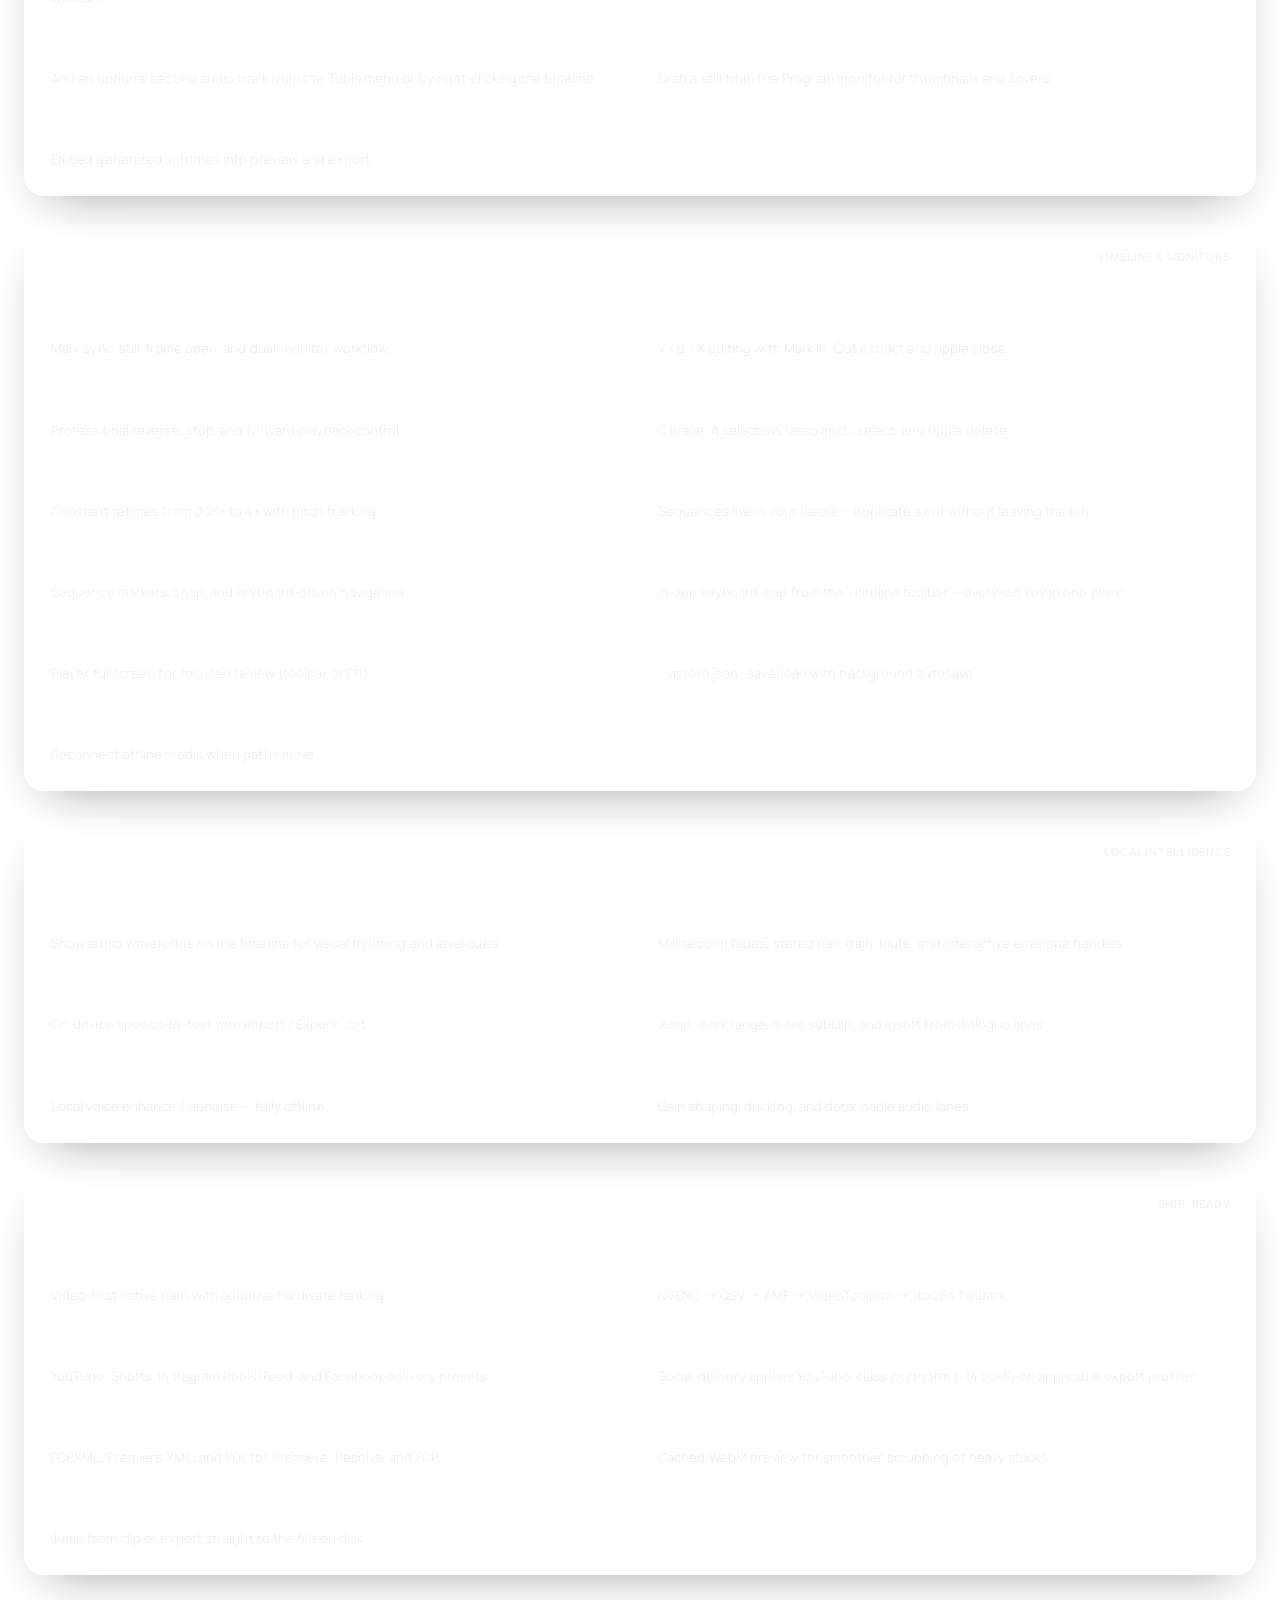
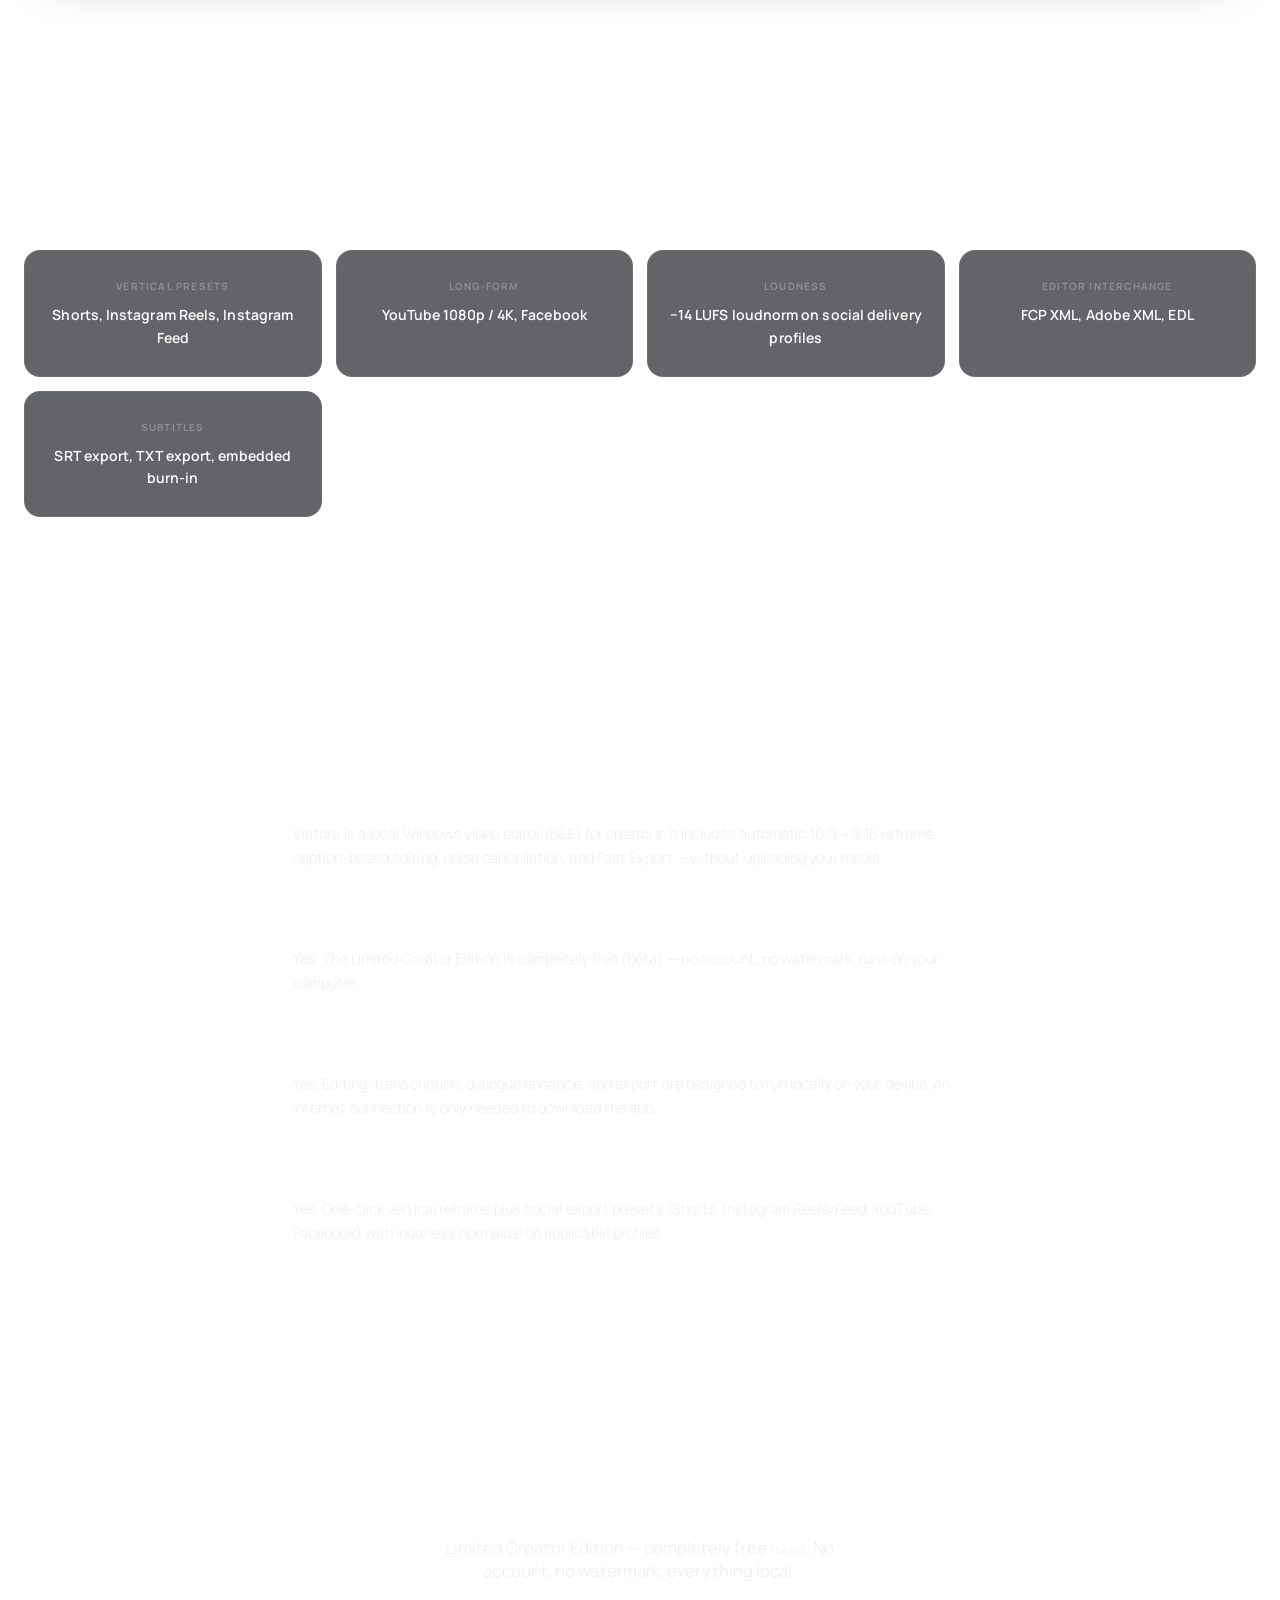
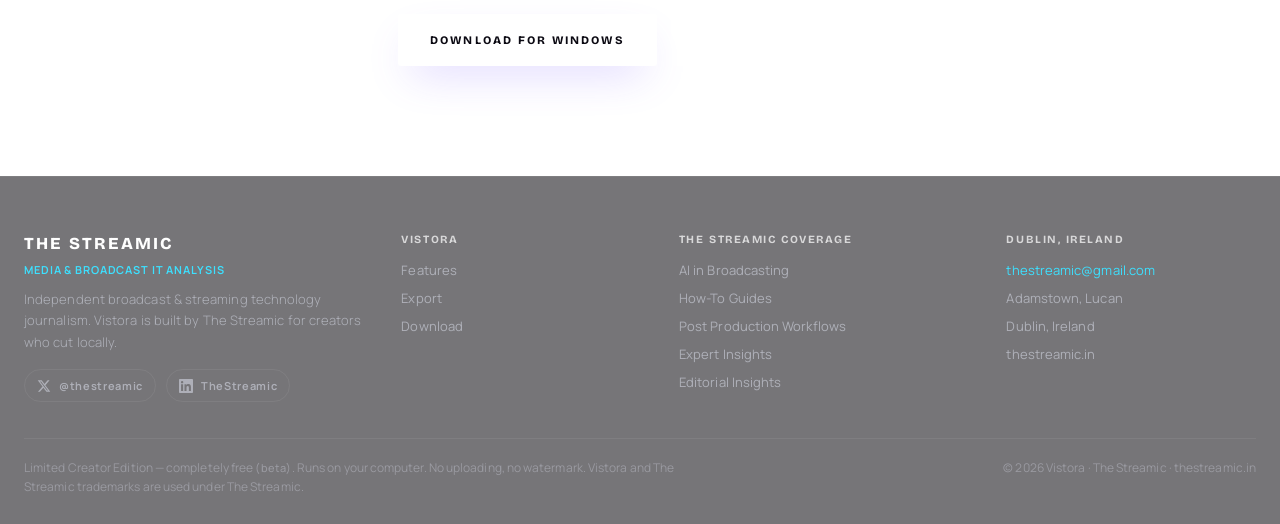
==== commit ef3d6a27: "new features v1.4" ====
--- a/index.html
+++ b/index.html
@@ -970,9 +970,13 @@
               <li><strong>Transform &amp; motion</strong><span>Scale, position, and rotation; PiP presets; Ken Burns zoom and pan.</span></li>
               <li><strong>Stickers &amp; graphics</strong><span>Social stickers (Subscribe, Thumbs Up, Bell, Arrow) drag onto V1/V2.</span></li>
               <li><strong>Multi-track timeline</strong><span>Video, audio, and title lanes with trim, split, ripple, and undo/redo.</span></li>
-              <li><strong>Screen recording</strong><span>Capture your display straight into the project bin.</span></li>
+              <li><strong>Screen recording</strong><span>Pick the exact screen or window from a live picker, with system audio and your microphone recorded together.</span></li>
               <li><strong>Screen + webcam PiP</strong><span>Composite screen and camera together with picture-in-picture.</span></li>
+              <li><strong>Screen + voice</strong><span>Screen and microphone only, with no camera in the panel.</span></li>
+              <li><strong>Auto-minimize on record</strong><span>The recorder and app window get out of frame automatically once a screen recording starts.</span></li>
+              <li><strong>Phone as camera &amp; mic</strong><span>Use an Android or iPhone as the camera and microphone — usually sharper than a laptop webcam.</span></li>
               <li><strong>Voice-over</strong><span>Record narration onto the timeline at the playhead.</span></li>
+              <li><strong>Add Audio Layer</strong><span>Add an optional second audio track from the Tools menu or by right-clicking the timeline.</span></li>
               <li><strong>Thumbnail snapshots</strong><span>Grab a still from the Program monitor for thumbnails and covers.</span></li>
               <li><strong>Burn-in captions</strong><span>Embed generated subtitles into preview and export.</span></li>
             </ul>
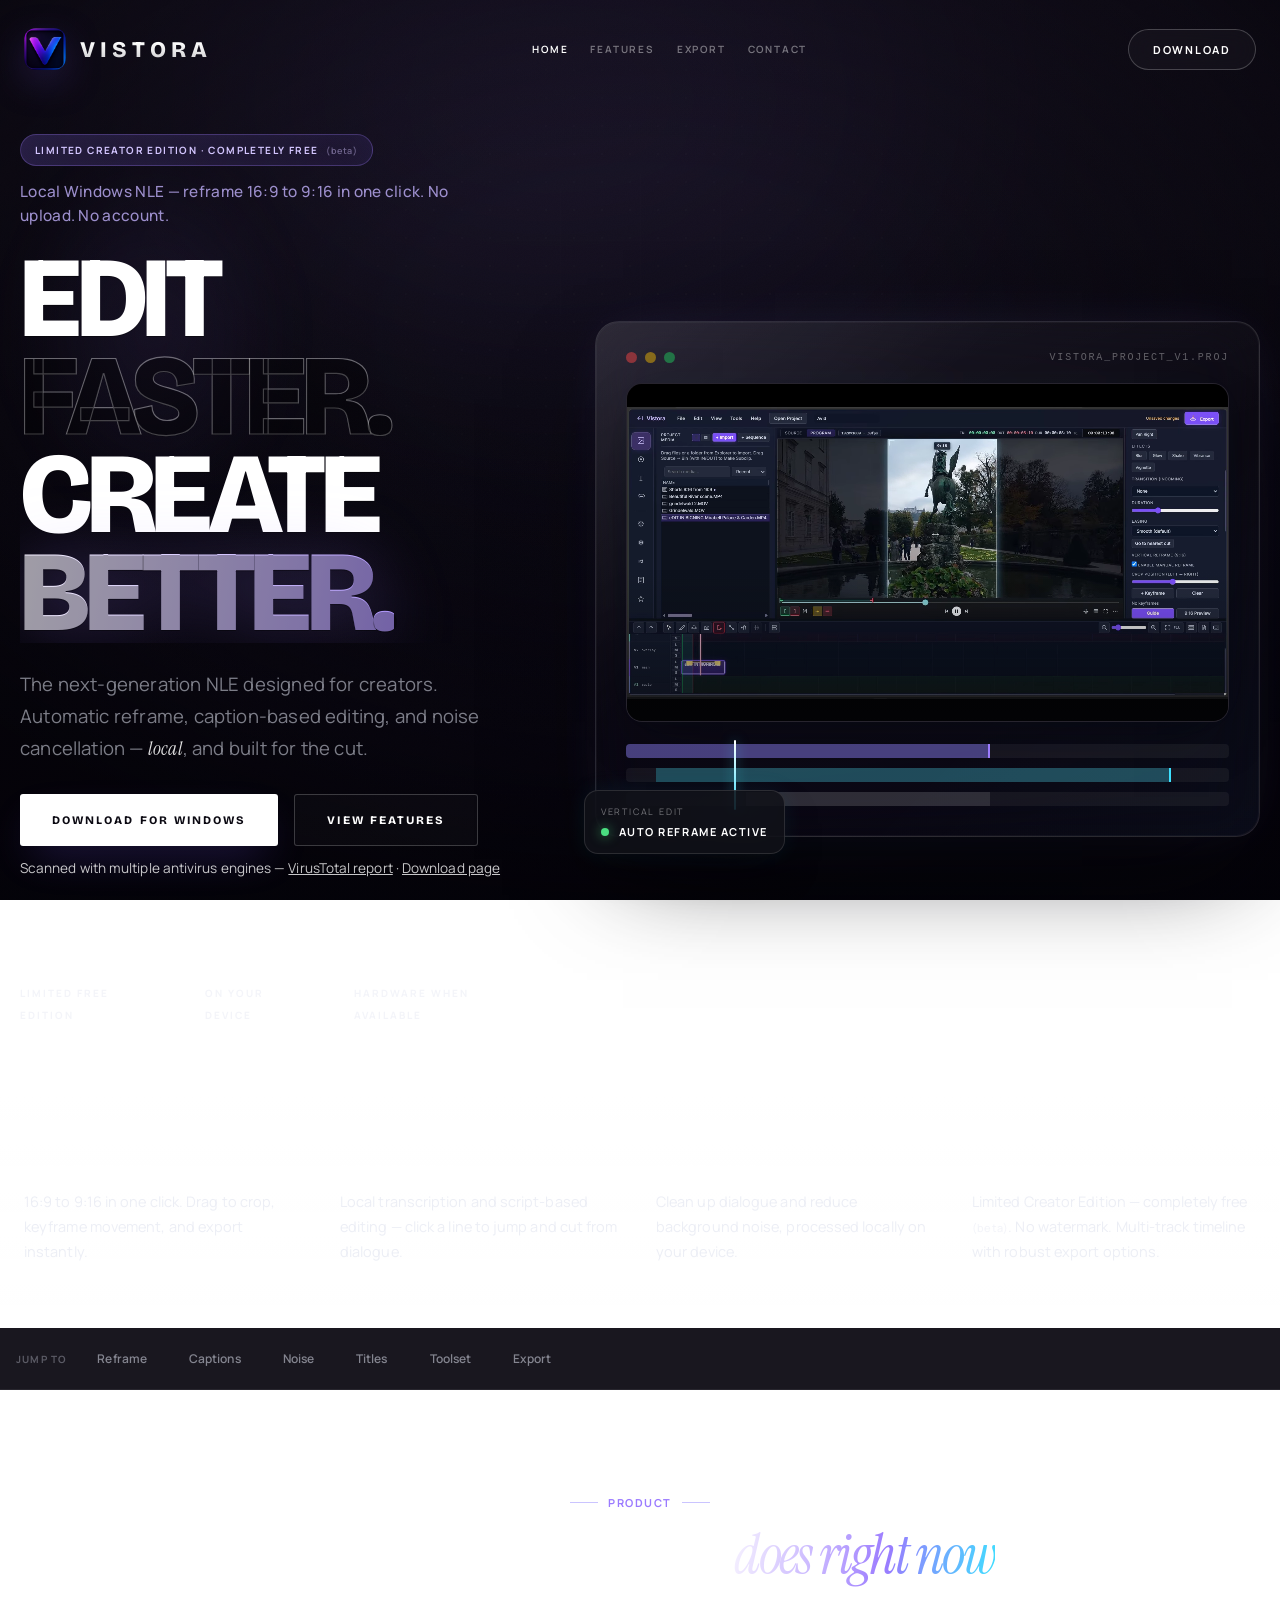
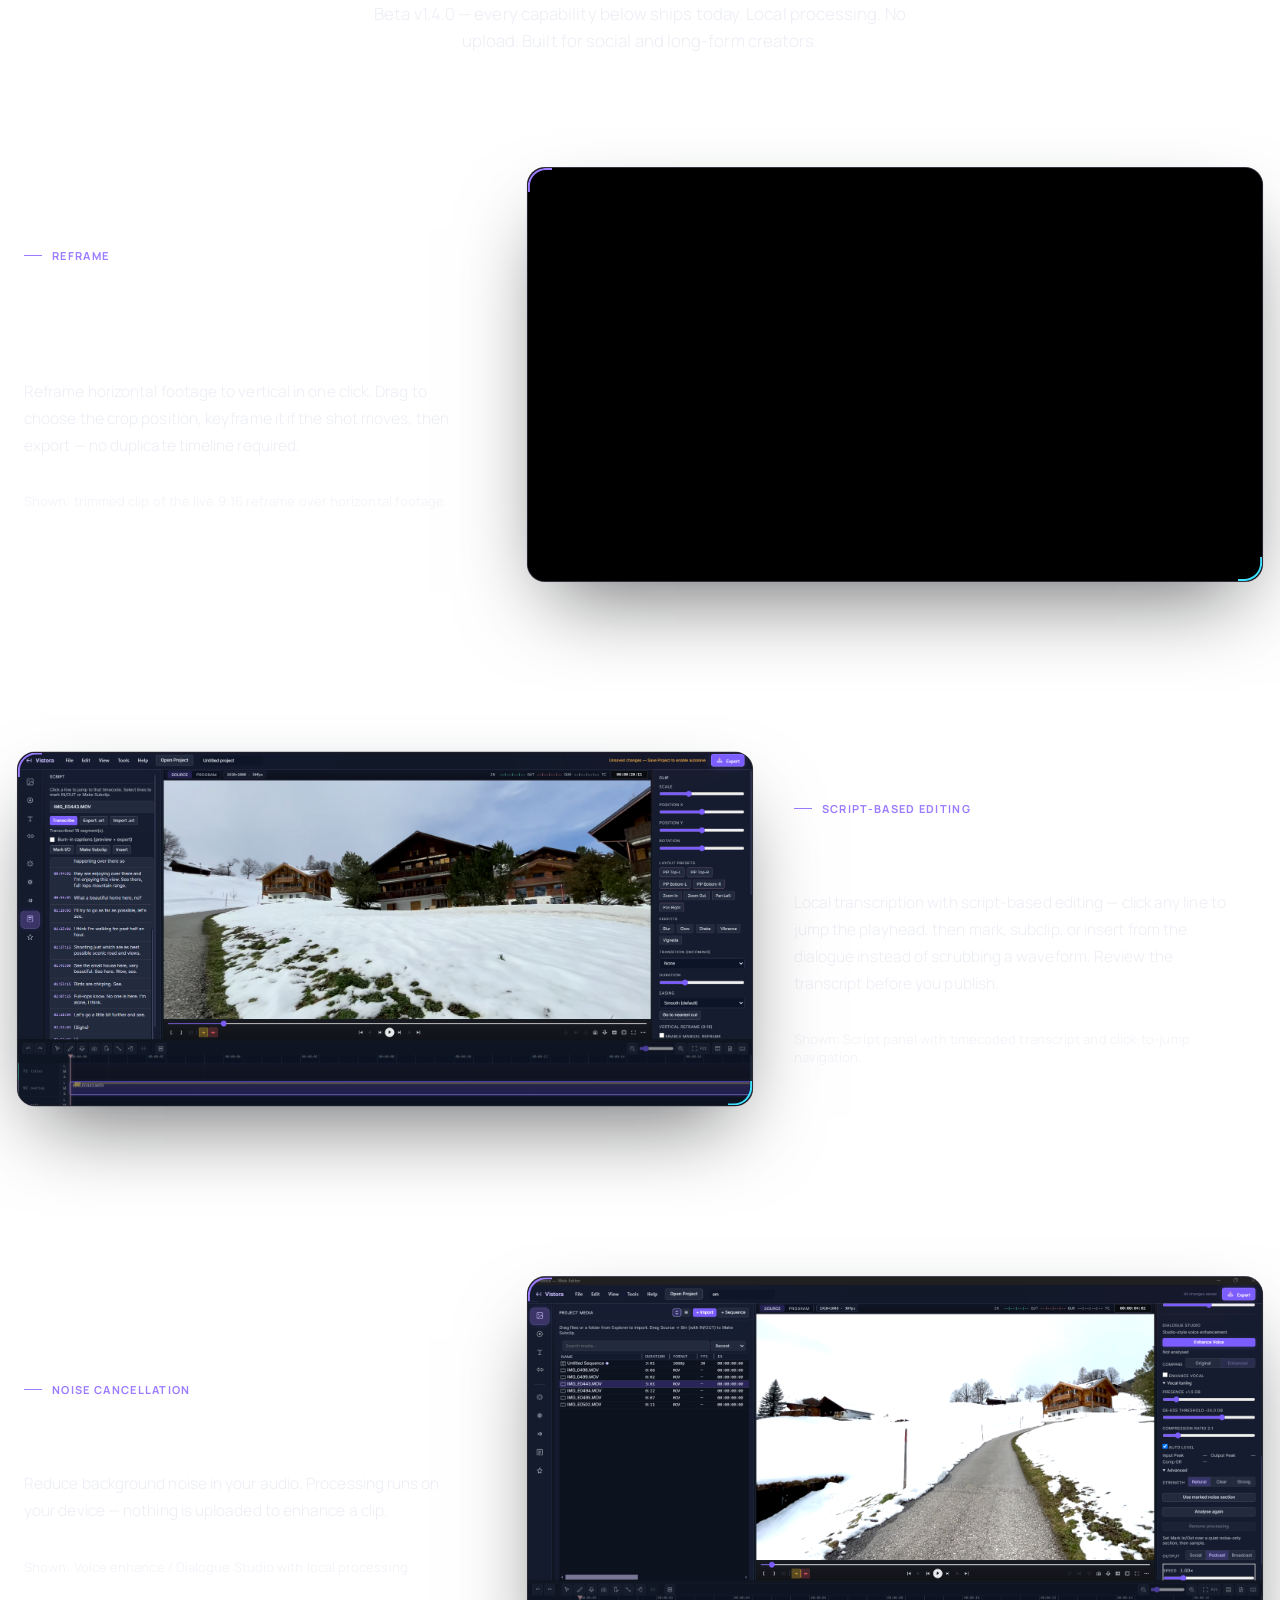
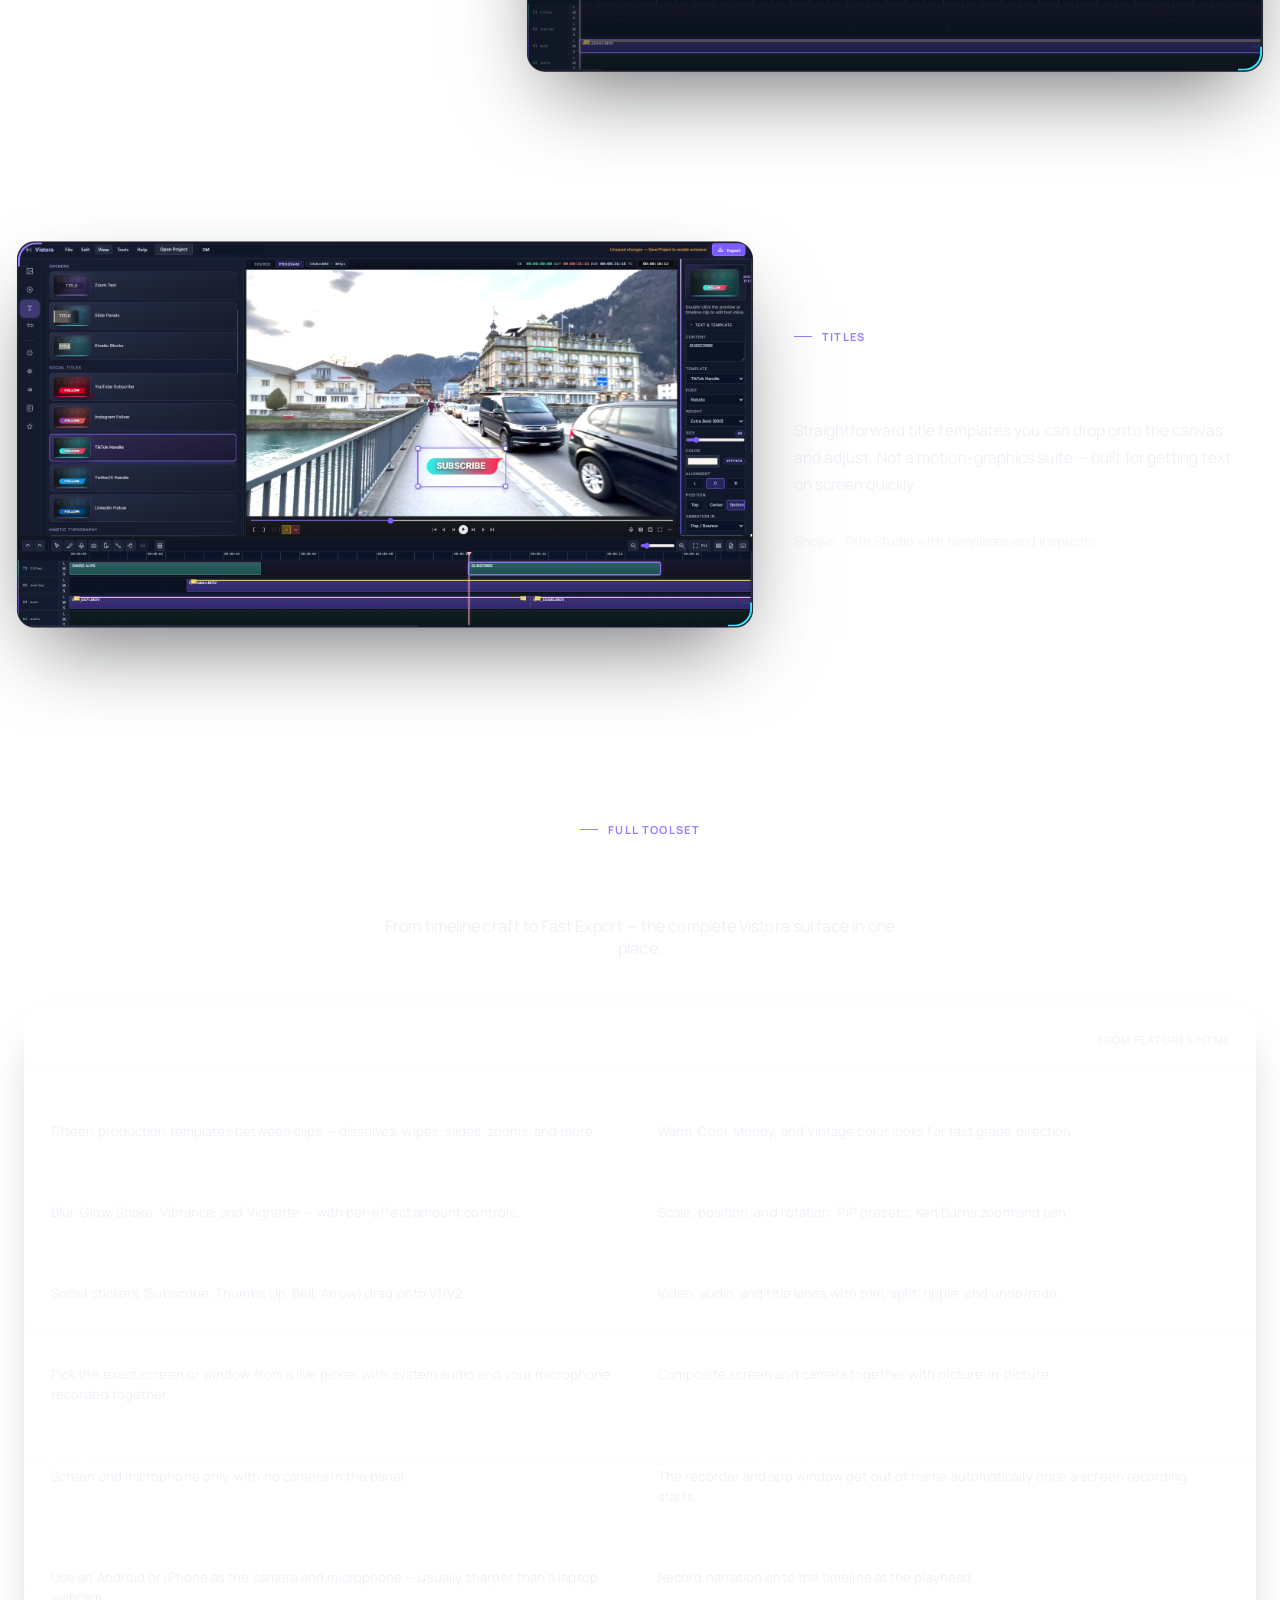
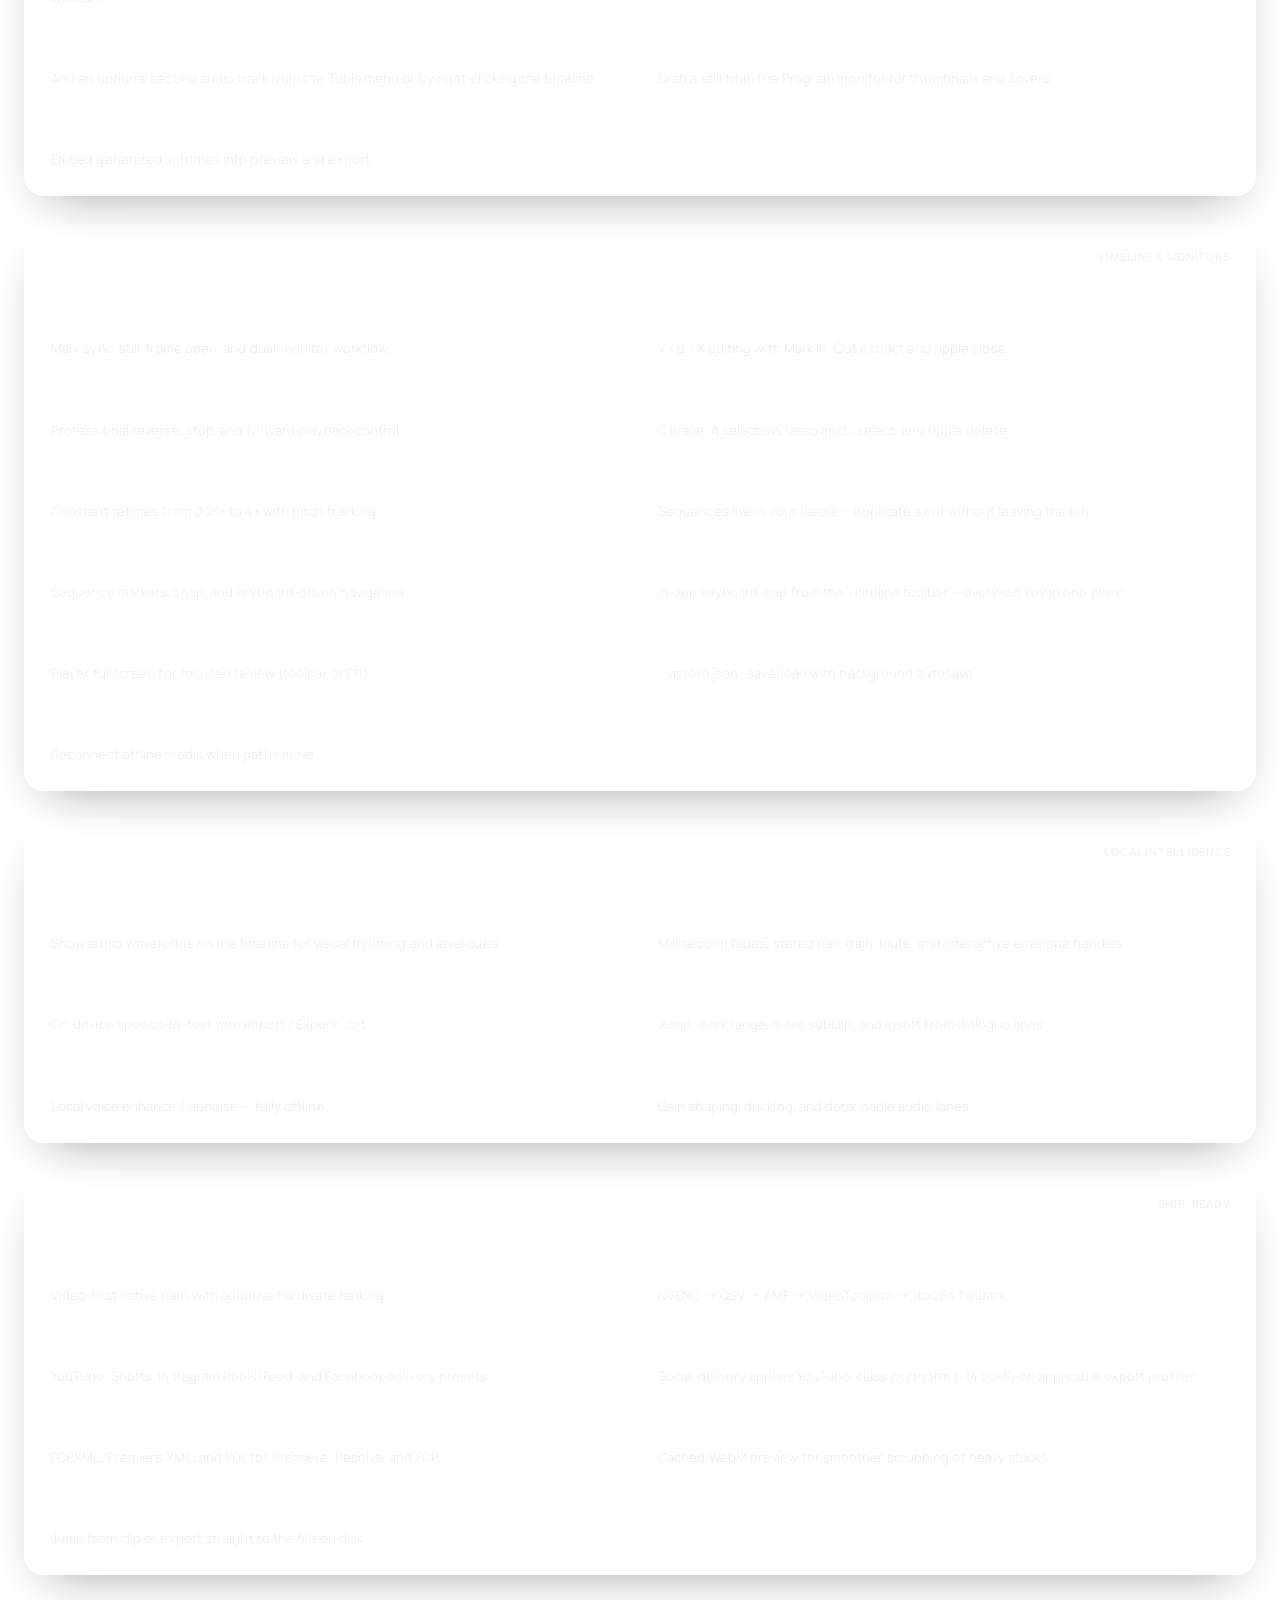
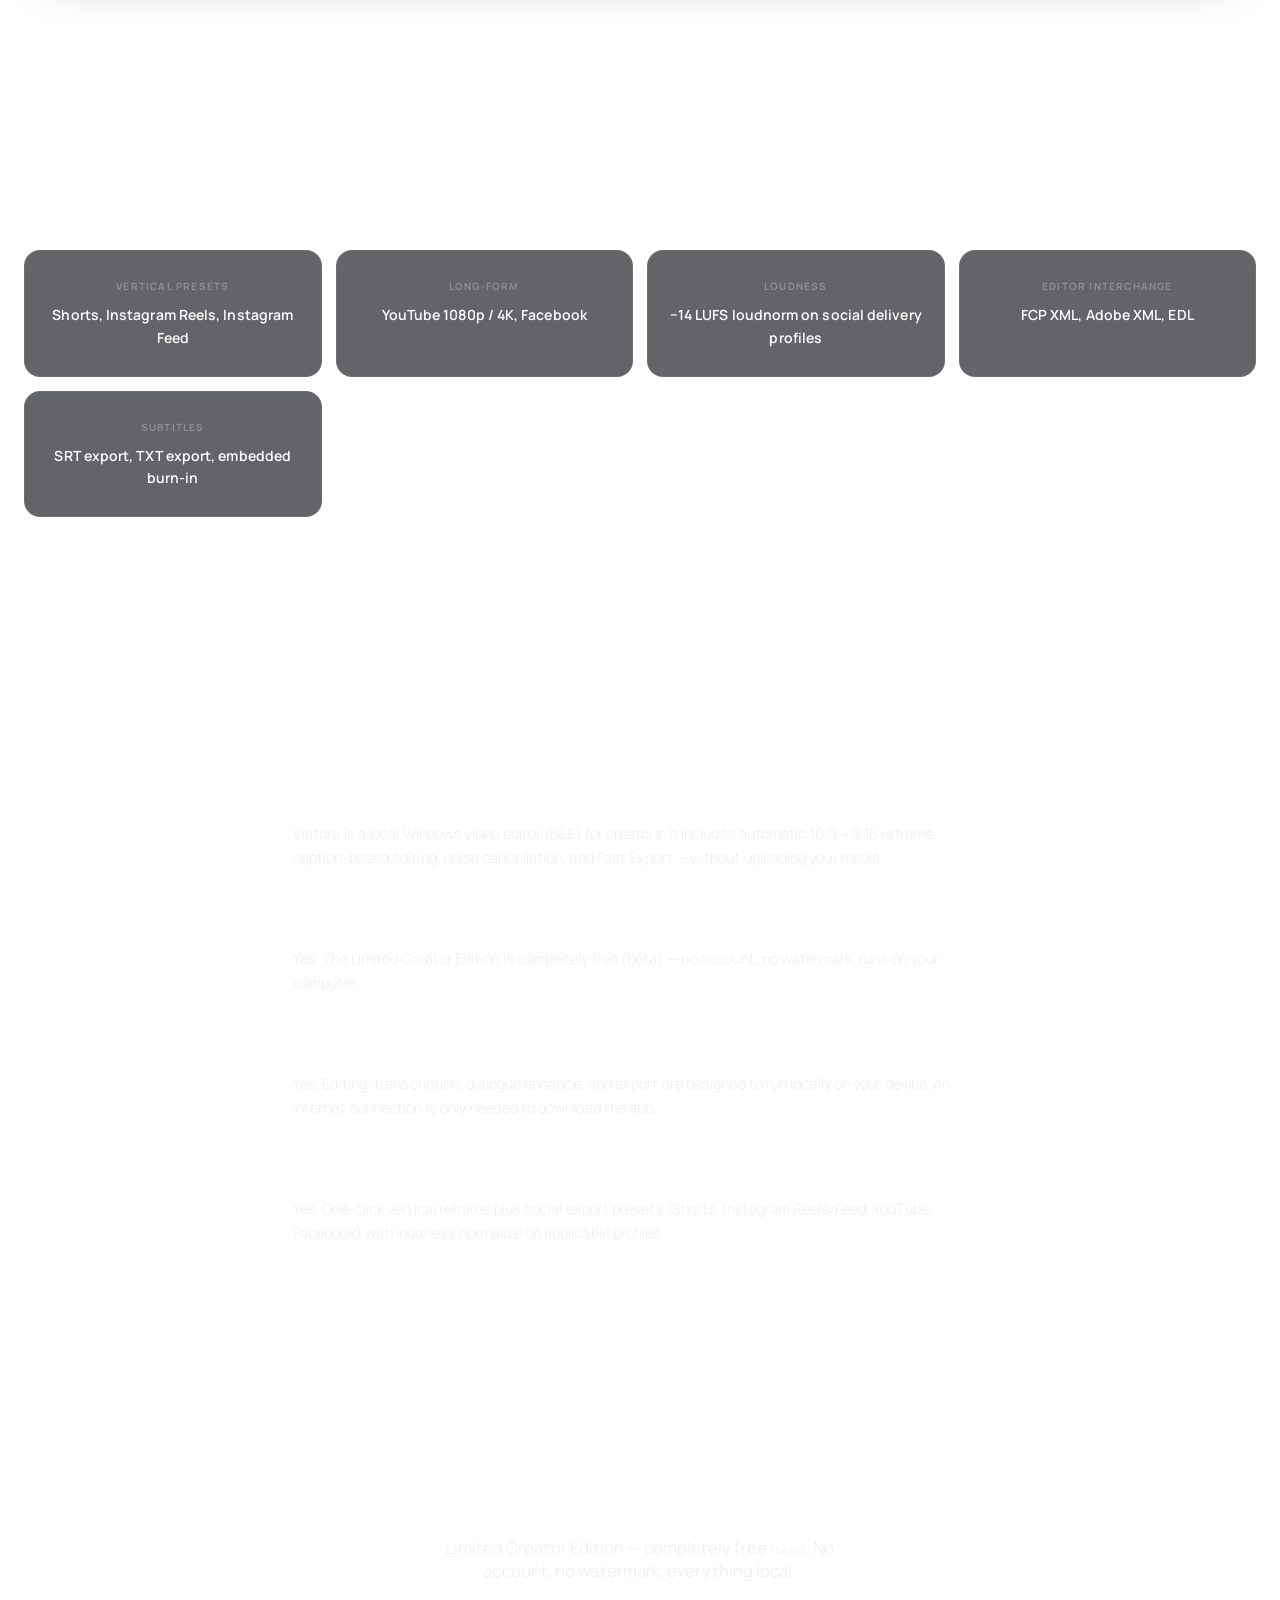
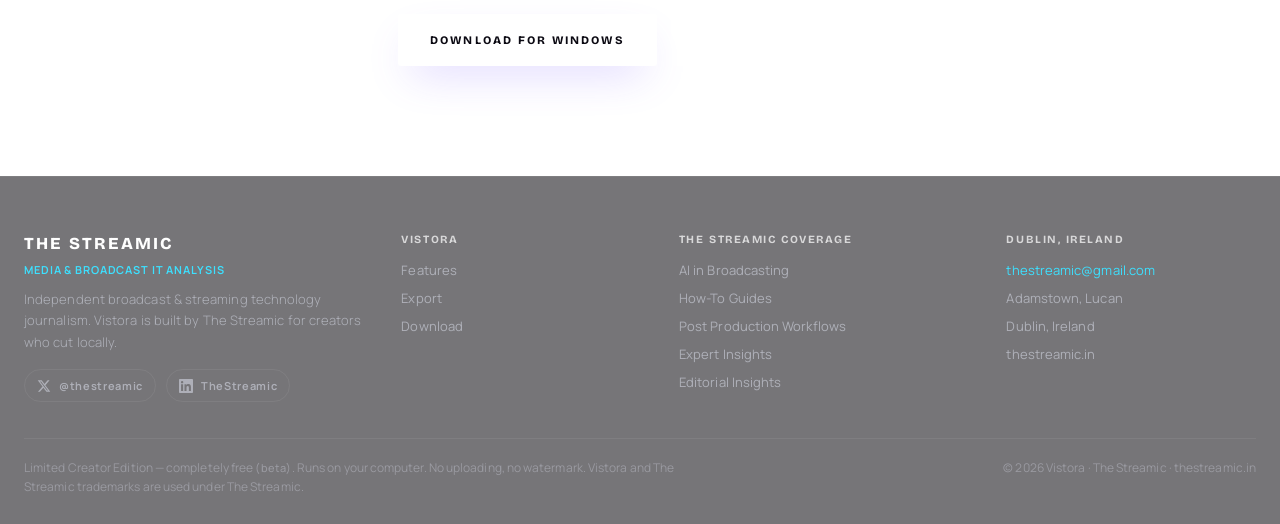
==== commit 0fd1f258: "1" ====
--- a/index.html
+++ b/index.html
@@ -778,7 +778,7 @@
       <a href="#export">Export</a>
       <a href="https://www.thestreamic.in/contact.html" target="_blank" rel="noopener noreferrer">Contact</a>
     </div>
-    <a class="nav-cta" href="https://github.com/Thestreamic/vistora/releases/download/v1.4.0/Vistora-Setup-1.4.0.exe">Download</a>
+    <a class="nav-cta" href="https://github.com/Thestreamic/vistora/releases/download/1.4/Vistora-Setup-1.4.0.exe">Download</a>
     <button class="nav-toggle" type="button" aria-label="Menu" aria-expanded="false" aria-controls="navMob">
       <span></span><span></span><span></span>
     </button>
@@ -789,7 +789,7 @@
       <a href="https://www.thestreamic.in/contact.html" target="_blank" rel="noopener noreferrer">Contact</a>
       <a href="https://www.thestreamic.in/privacy.html" target="_blank" rel="noopener noreferrer">Privacy Policy</a>
       <a href="https://www.thestreamic.in/terms.html" target="_blank" rel="noopener noreferrer">Terms of Use</a>
-      <a class="nav-mob-cta" href="https://github.com/Thestreamic/vistora/releases/download/v1.4.0/Vistora-Setup-1.4.0.exe">Download for Windows</a>
+      <a class="nav-mob-cta" href="https://github.com/Thestreamic/vistora/releases/download/1.4/Vistora-Setup-1.4.0.exe">Download for Windows</a>
     </div>
   </nav>
 
@@ -806,7 +806,7 @@
         The next-generation NLE designed for creators. Automatic reframe, caption-based editing, and noise cancellation — <em>local</em>, and built for the cut.
       </p>
       <div class="hero-actions">
-        <a class="btn-solid" href="https://github.com/Thestreamic/vistora/releases/download/v1.4.0/Vistora-Setup-1.4.0.exe">Download for Windows</a>
+        <a class="btn-solid" href="https://github.com/Thestreamic/vistora/releases/download/1.4/Vistora-Setup-1.4.0.exe">Download for Windows</a>
         <a class="btn-ghost" href="#features">View Features</a>
       </div>
       <p class="hero-trust" style="margin-top:0.85rem;font-size:0.85rem;opacity:0.78">
@@ -1069,7 +1069,7 @@
         <h2>Try it yourself</h2>
         <p>Limited Creator Edition — completely free <span class="beta-whisper">(beta)</span>. No account, no watermark, everything local.</p>
         <div class="final-ctas">
-          <a class="btn-solid" href="https://github.com/Thestreamic/vistora/releases/download/v1.4.0/Vistora-Setup-1.4.0.exe">Download for Windows</a>
+          <a class="btn-solid" href="https://github.com/Thestreamic/vistora/releases/download/1.4/Vistora-Setup-1.4.0.exe">Download for Windows</a>
           <a class="btn-ghost" href="#features">Back to features</a>
         </div>
       </div>
@@ -1098,7 +1098,7 @@
           <h4>Vistora</h4>
           <a href="#features">Features</a>
           <a href="#export">Export</a>
-          <a href="https://github.com/Thestreamic/vistora/releases/download/v1.4.0/Vistora-Setup-1.4.0.exe">Download</a>
+          <a href="https://github.com/Thestreamic/vistora/releases/download/1.4/Vistora-Setup-1.4.0.exe">Download</a>
         </div>
         <div class="footer-col">
           <h4>The Streamic Coverage</h4>
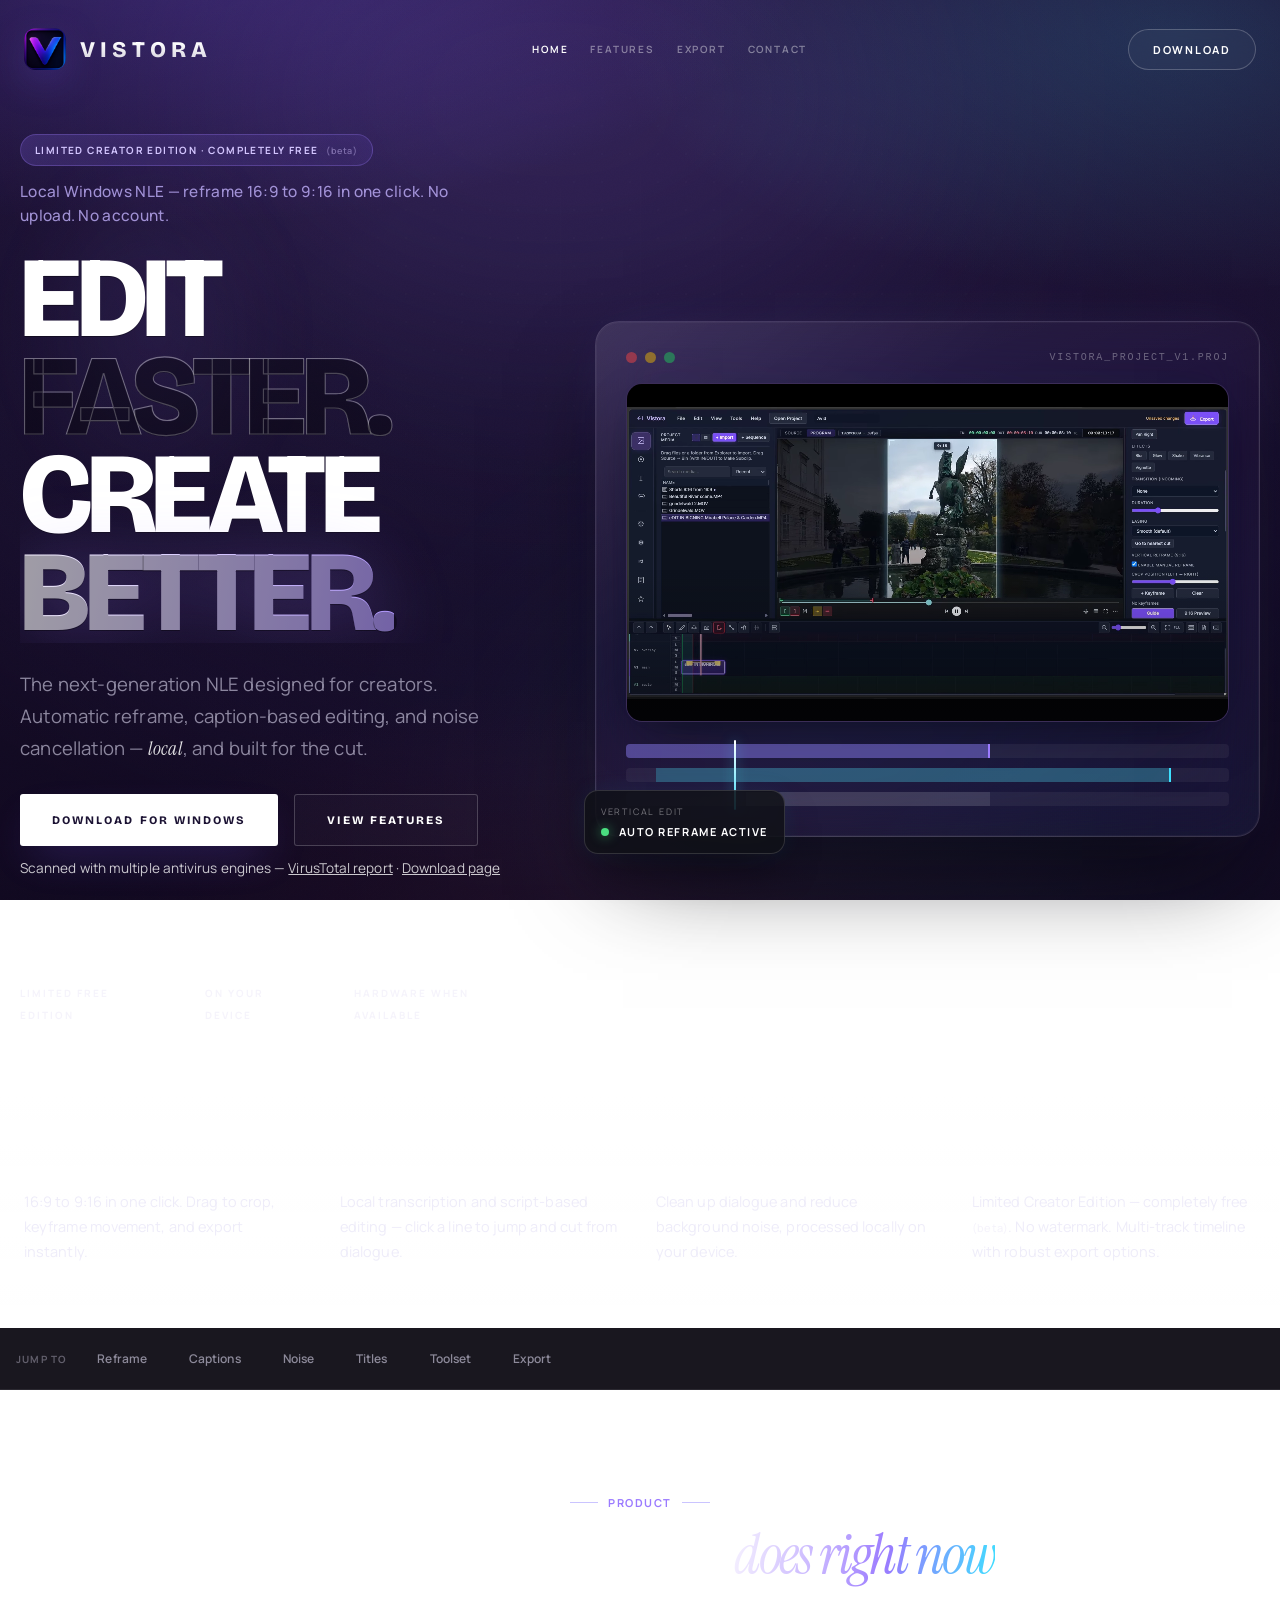
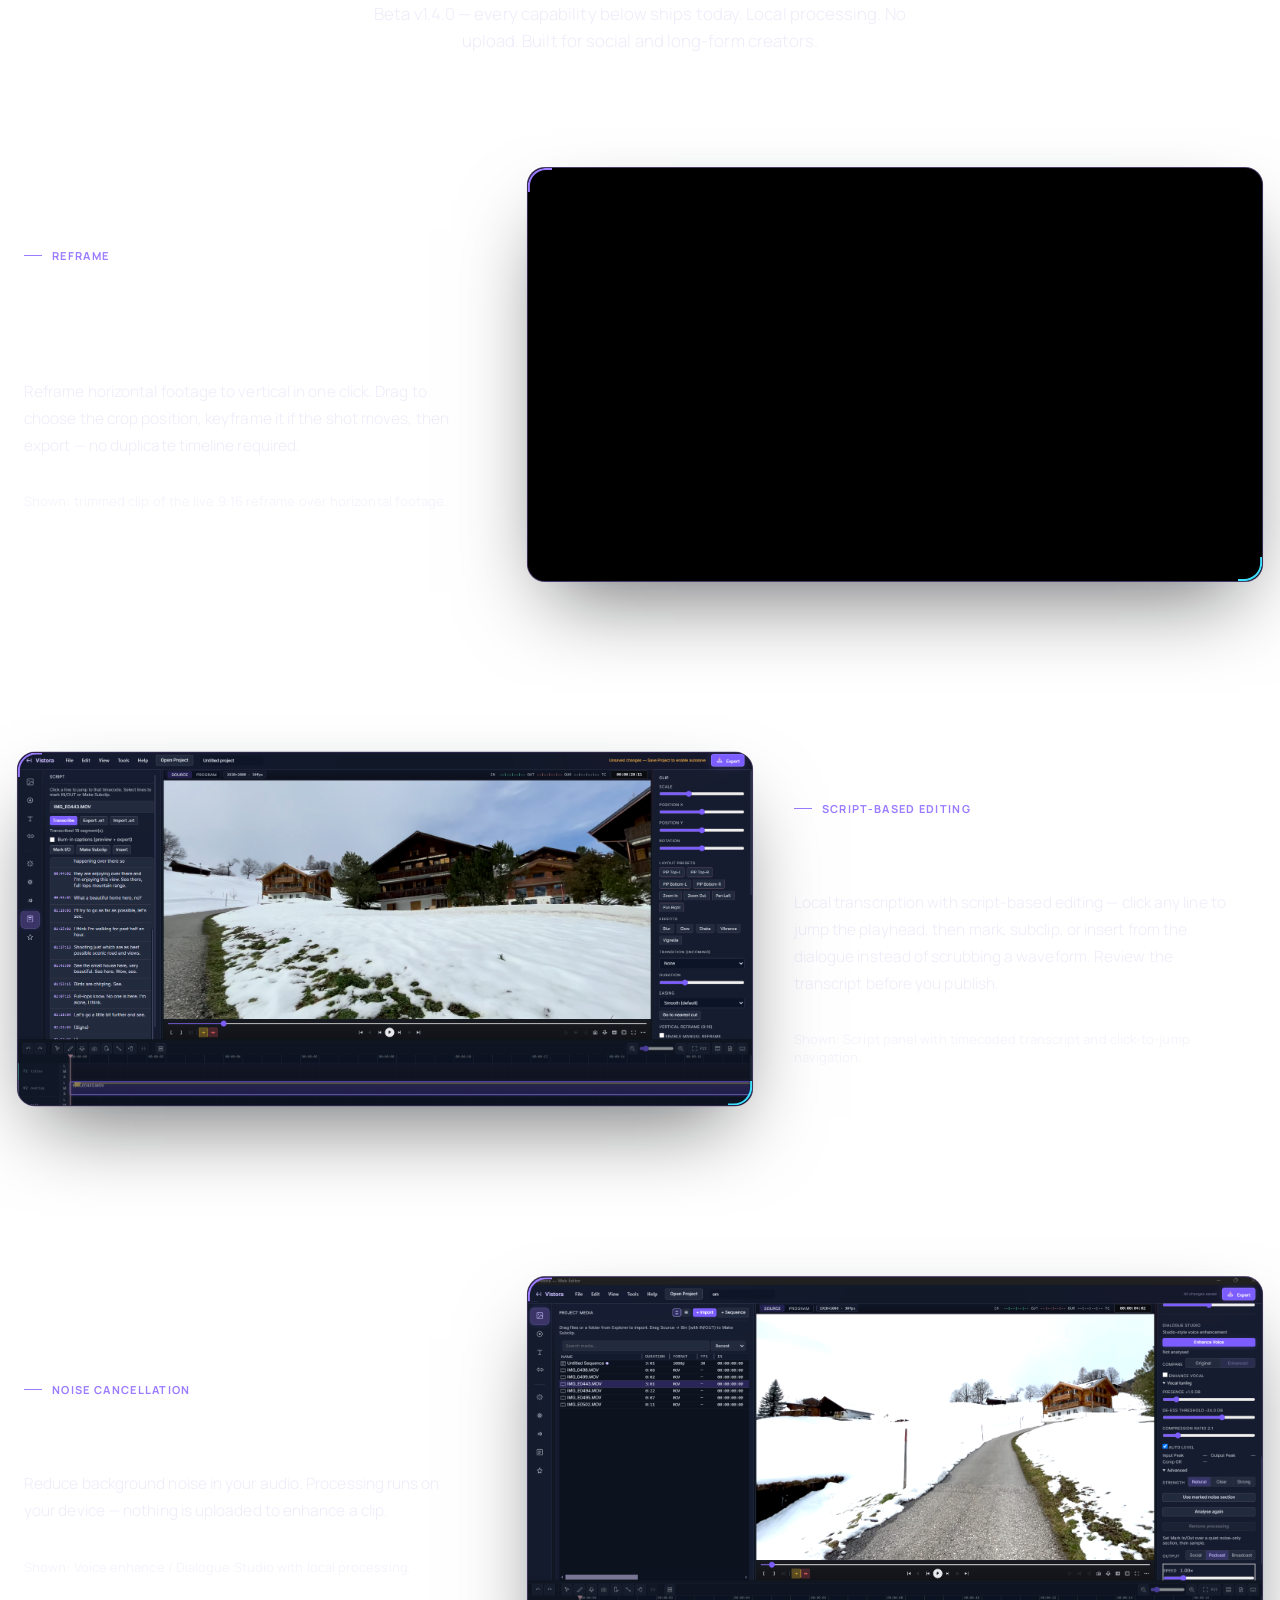
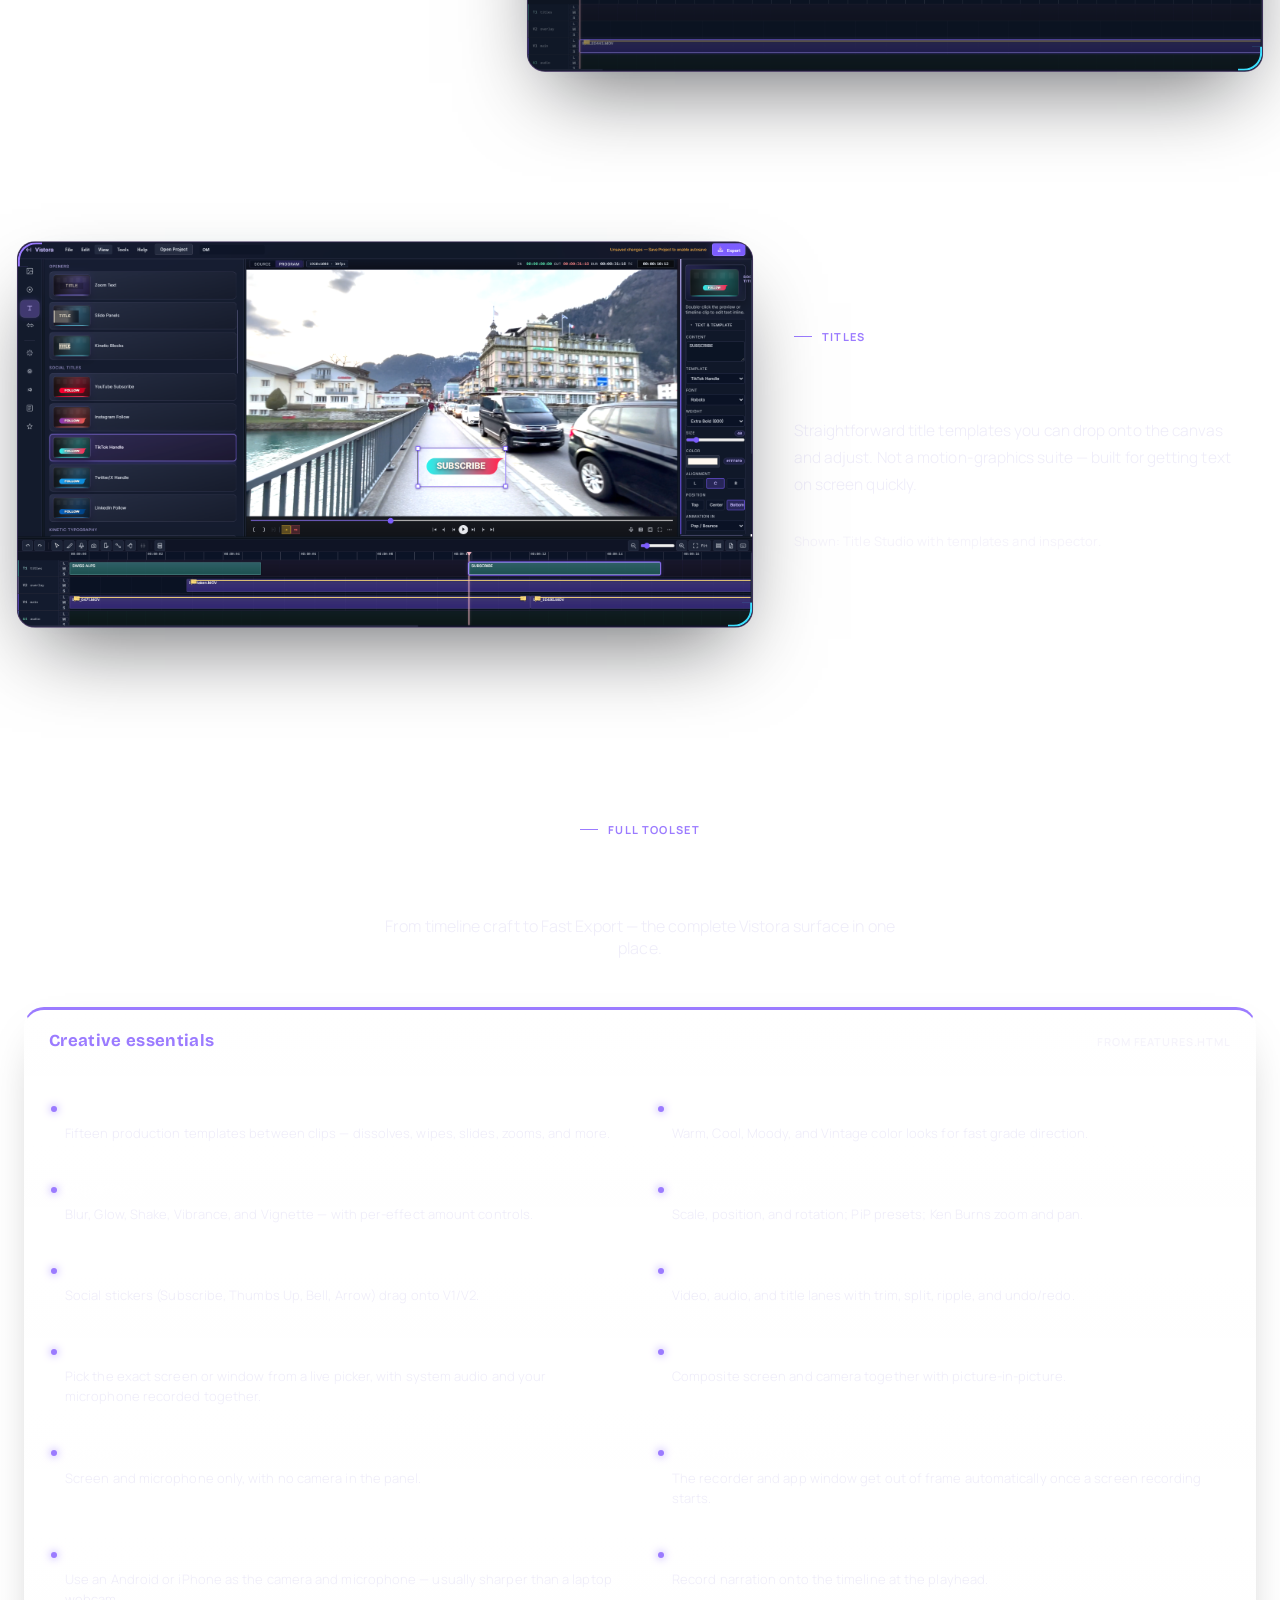
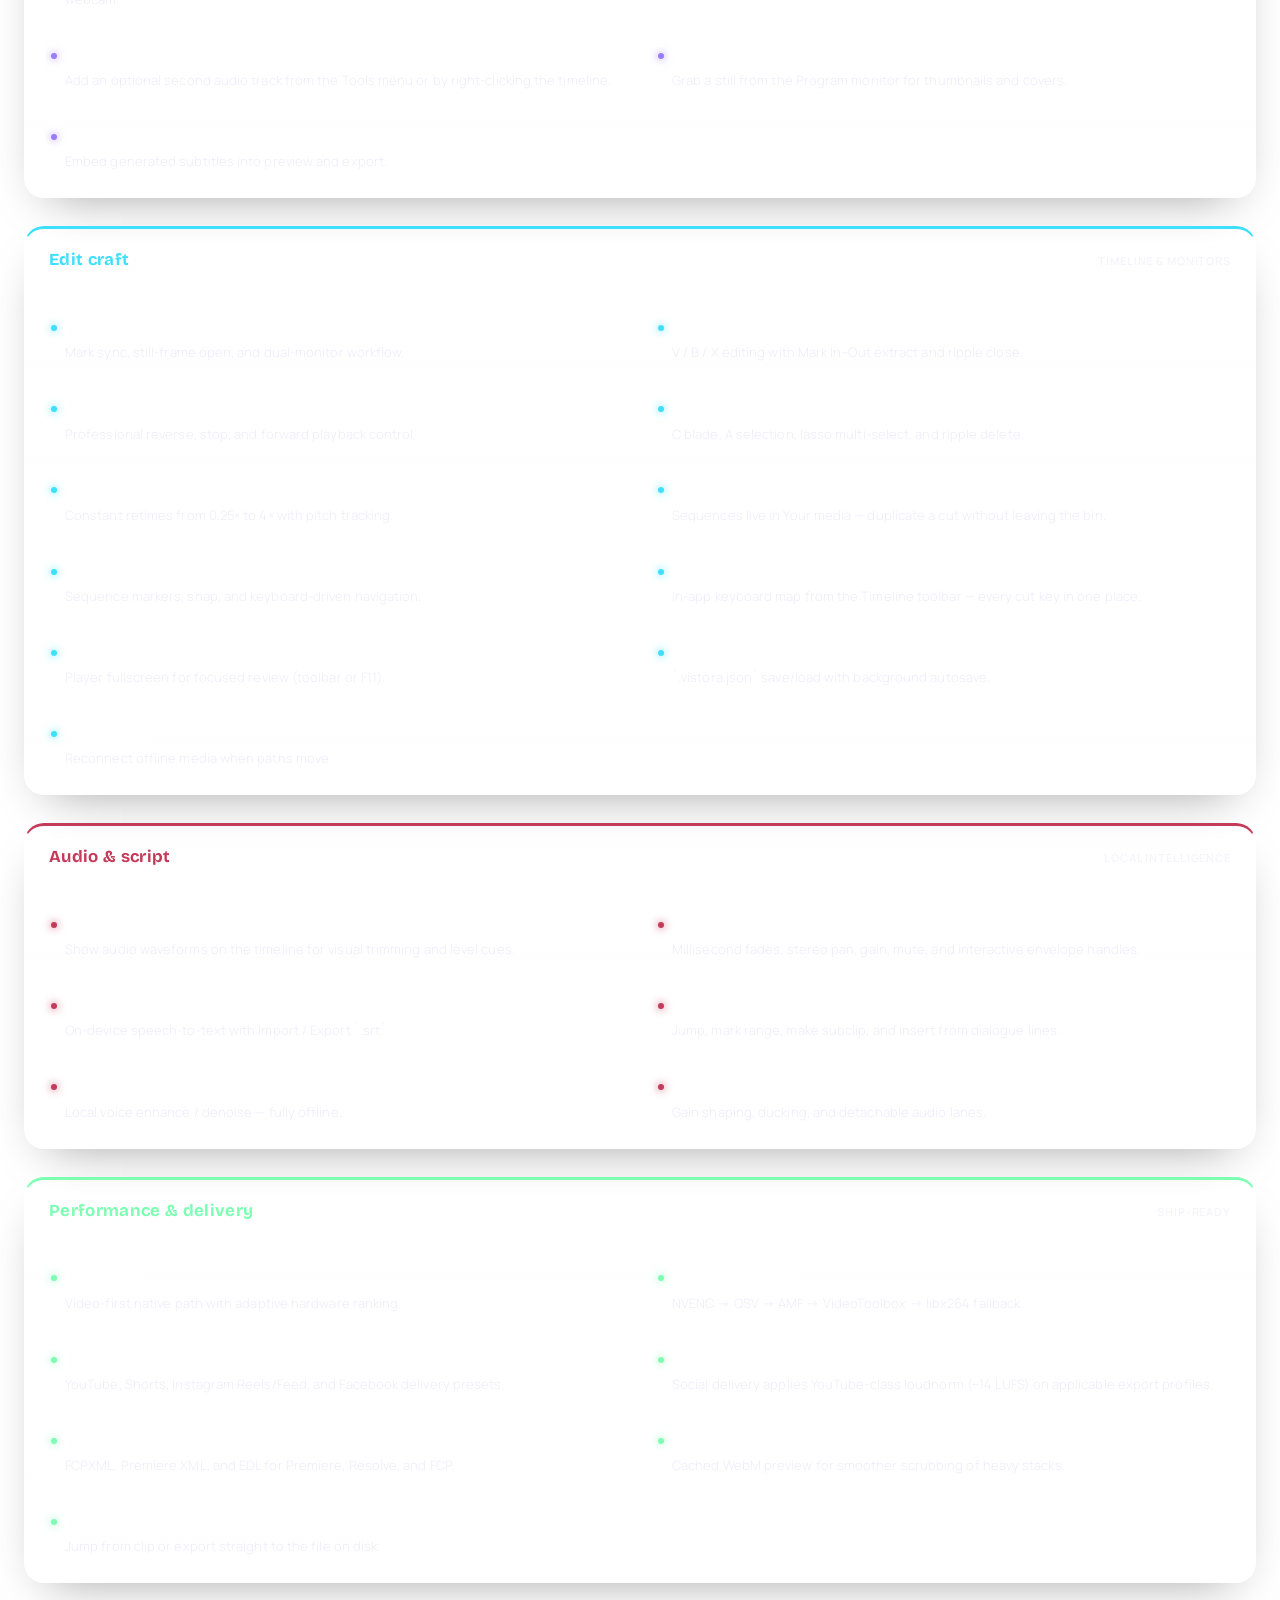
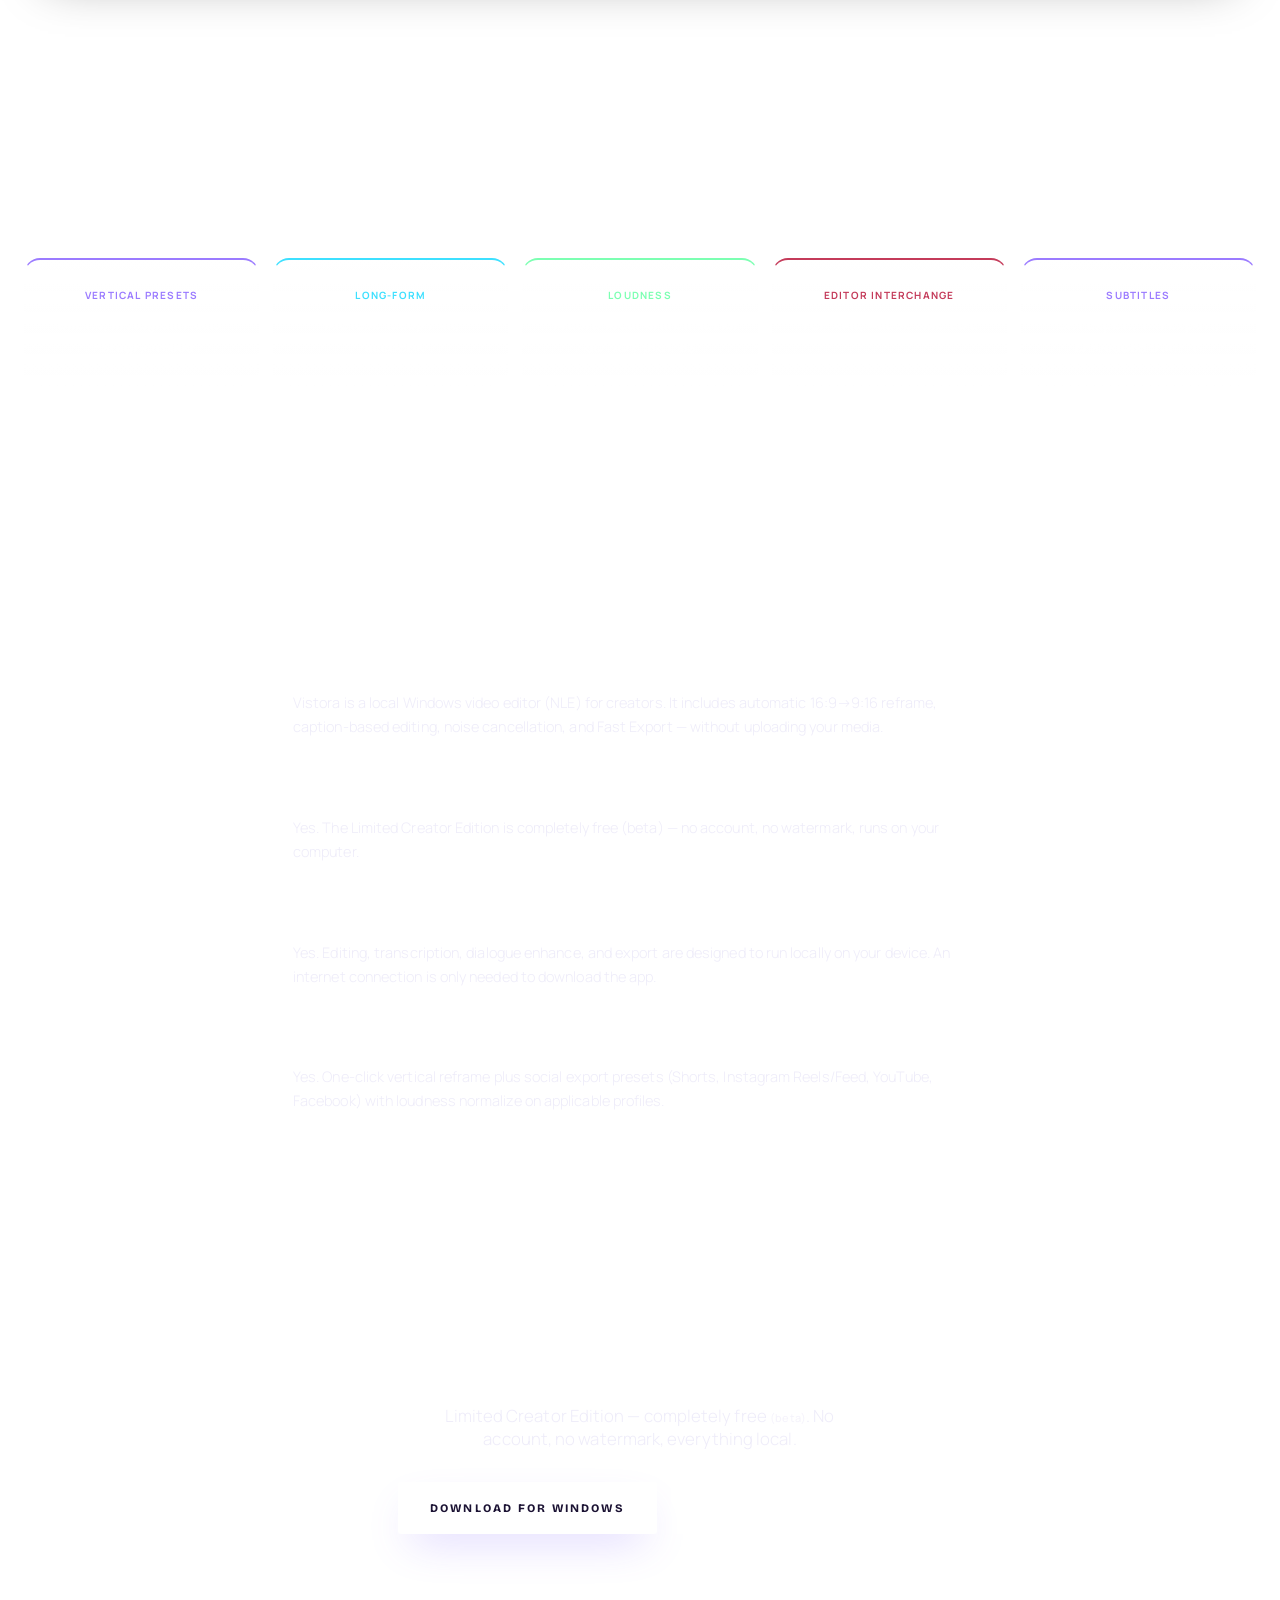
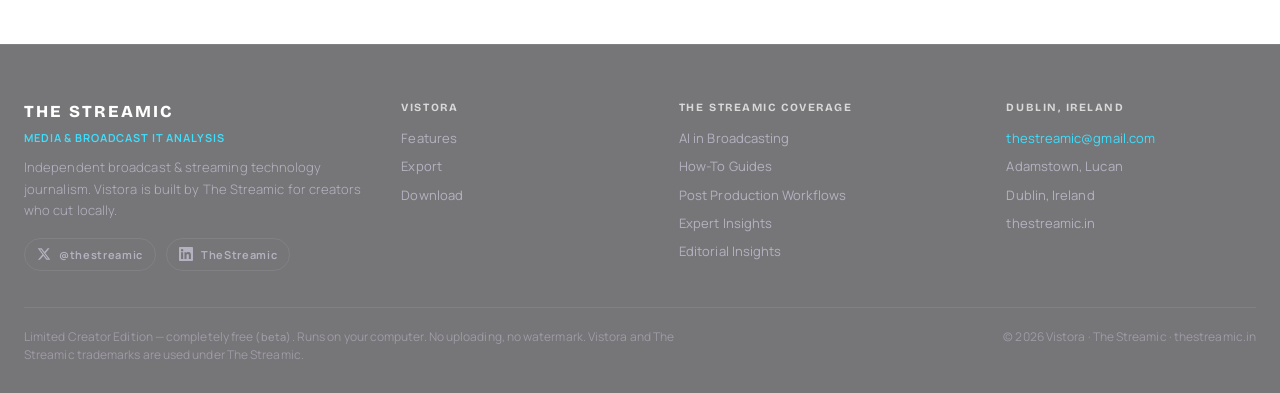
==== commit b1702e02: "1" ====
--- a/index.html
+++ b/index.html
@@ -85,17 +85,18 @@
   font-display:swap;
 }
 :root{
-  /* Obsidian-violet stage — desaturated dark, not flat black — one elevated surface, one hero accent */
-  --bg:#0B0912;
-  --bg-panel:#18141F;
+  /* Twilight-violet stage — a real jewel-tone dusk, not black: deep plum ground, aurora glow, one hero accent */
+  --bg:#1B1233;
+  --bg-panel:#2A1B49;
   --ink:#FFFFFF;
-  --muted:rgba(220,224,236,.55);
-  --dim:rgba(220,224,236,.34);
-  --line:rgba(255,255,255,.065);
-  --line-strong:rgba(255,255,255,.12);
+  --muted:rgba(226,222,244,.58);
+  --dim:rgba(226,222,244,.36);
+  --line:rgba(255,255,255,.08);
+  --line-strong:rgba(255,255,255,.14);
   --violet:#9B7BFF;
   --cyan:#3DE0FF;
   --crimson:#C43B5A;
+  --mint:#7CFFB2;
   --grad:linear-gradient(135deg,#7C5CFF 0%,#3DE0FF 55%,#7CFFB2 100%);
   --grad-text:linear-gradient(100deg,#F7F3FF 0%,#C4B0FF 36%,#9B7BFF 58%,#3DE0FF 100%);
   --display:"Bricolage Grotesque","Space Grotesk Local",system-ui,sans-serif;
@@ -104,13 +105,17 @@
   --ease:cubic-bezier(.22,1,.36,1);
   --ease-soft:cubic-bezier(.19,1,.22,1);
   --max:1520px;
-  --shade:rgba(11,9,18,.65);
+  --shade:rgba(27,18,51,.68);
 }
 *{box-sizing:border-box;margin:0}
 html{scroll-behavior:smooth}
 body{
   font-family:var(--sans);
-  background:linear-gradient(180deg,#14101E 0%,#0B0912 45%,#060410 100%);
+  background:
+    radial-gradient(ellipse 95% 60% at 12% -8%, rgba(124,92,255,.38) 0%, transparent 55%),
+    radial-gradient(ellipse 85% 55% at 92% 4%, rgba(61,224,255,.20) 0%, transparent 52%),
+    radial-gradient(ellipse 70% 50% at 50% 105%, rgba(196,59,90,.16) 0%, transparent 60%),
+    linear-gradient(180deg,#241640 0%,#1B1233 42%,#140B26 100%);
   background-attachment:fixed;
   color:var(--ink);
   overflow-x:hidden;
@@ -134,7 +139,8 @@
   position:absolute;border-radius:50%;filter:blur(130px);
   animation:orbFloat 26s ease-in-out infinite;
 }
-.atmosphere .a{top:-16%;left:14%;width:58%;height:54%;background:rgba(155,123,255,.14);opacity:.4}
+.atmosphere .a{top:-16%;left:14%;width:58%;height:54%;background:rgba(155,123,255,.24);opacity:.55}
+.atmosphere .b{bottom:-14%;right:6%;width:52%;height:48%;background:rgba(61,224,255,.18);opacity:.5;animation-delay:-13s}
 .atmosphere .grid{
   position:absolute;inset:0;
   background-image:
@@ -161,7 +167,7 @@
 }
 .atmosphere .vignette{
   position:absolute;inset:0;
-  background:radial-gradient(ellipse 72% 66% at 50% 34%, transparent 22%, rgba(6,4,10,.55) 78%, rgba(4,3,8,.85) 100%);
+  background:radial-gradient(ellipse 74% 68% at 50% 32%, transparent 28%, rgba(20,11,38,.32) 80%, rgba(15,8,28,.5) 100%);
 }
 @keyframes orbFloat{
   0%,100%{transform:translate3d(0,0,0) scale(1)}
@@ -238,6 +244,9 @@
 }
 @media(max-width:820px){
   .site-nav{padding:20px 16px}
+}
+@media(max-width:480px){
+  .nav-cta{display:none}
 }
 
 /* HERO — DCC product composition */
@@ -636,16 +645,20 @@
 .matrix-head p{color:var(--muted);max-width:32rem;margin:0 auto;font-weight:300}
 .matrix-groups{display:grid;gap:28px}
 .matrix-group{
-  border:1px solid var(--line);border-radius:20px;overflow:hidden;
+  --accent:var(--violet);
+  border:1px solid var(--line);border-top:3px solid var(--accent);border-radius:20px;overflow:hidden;
   background:linear-gradient(180deg,rgba(255,255,255,.035),rgba(255,255,255,.01));
   box-shadow:0 20px 48px -24px rgba(5,6,10,.4);
 }
+.matrix-group.mg-cyan{--accent:var(--cyan)}
+.matrix-group.mg-crimson{--accent:var(--crimson)}
+.matrix-group.mg-mint{--accent:var(--mint)}
 .matrix-group header{
   display:flex;align-items:baseline;justify-content:space-between;gap:16px;
   padding:20px 24px;border-bottom:1px solid var(--line);
   background:rgba(255,255,255,.015);
 }
-.matrix-group header h3{font-family:var(--display);font-size:1.05rem;font-weight:700;letter-spacing:.02em}
+.matrix-group header h3{font-family:var(--display);font-size:1.05rem;font-weight:700;letter-spacing:.02em;color:var(--accent)}
 .matrix-group header span{font-size:11px;color:var(--dim);letter-spacing:.08em;text-transform:uppercase;font-weight:600}
 .feat-list{
   display:grid;grid-template-columns:repeat(2,1fr);
@@ -659,7 +672,12 @@
 .feat-list strong{
   display:block;font-size:14px;font-weight:650;margin-bottom:6px;letter-spacing:.01em;
 }
-.feat-list span{display:block;color:var(--muted);font-size:13px;line-height:1.55;font-weight:300}
+.feat-list strong::before{
+  content:"";display:inline-block;width:6px;height:6px;border-radius:50%;
+  background:var(--accent);margin-right:8px;margin-bottom:1px;vertical-align:middle;
+  box-shadow:0 0 8px var(--accent);
+}
+.feat-list span{display:block;color:var(--muted);font-size:13px;line-height:1.55;font-weight:300;margin-left:14px}
 @media(max-width:720px){.feat-list{grid-template-columns:1fr}}
 
 /* Formats */
@@ -668,17 +686,24 @@
   font-family:var(--display);text-align:center;
   font-size:clamp(1.7rem,3.2vw,2.4rem);font-weight:700;margin-bottom:40px;letter-spacing:-.02em;
 }
-.fgrid{display:grid;grid-template-columns:repeat(4,1fr);gap:14px}
+.fgrid{display:grid;grid-template-columns:repeat(5,1fr);gap:14px}
 .fbox{
+  --accent:var(--violet);
   text-align:center;padding:28px 18px;border-radius:16px;
-  border:1px solid var(--line);background:rgba(16,18,24,.65);
-  transition:border-color .25s,transform .3s var(--ease);
-}
-.fbox:hover{border-color:rgba(139,124,255,.4);transform:translateY(-3px)}
-.fbox .label{display:block;color:var(--dim);font-size:10px;font-weight:700;letter-spacing:.12em;text-transform:uppercase;margin-bottom:10px}
+  border:1px solid var(--line);border-top:2px solid var(--accent);
+  background:linear-gradient(180deg,rgba(255,255,255,.035),rgba(255,255,255,.012));
+  transition:border-color .25s,transform .3s var(--ease),box-shadow .3s var(--ease);
+}
+.fbox:nth-child(2){--accent:var(--cyan)}
+.fbox:nth-child(3){--accent:var(--mint)}
+.fbox:nth-child(4){--accent:var(--crimson)}
+.fbox:nth-child(5){--accent:var(--violet)}
+.fbox:hover{border-color:var(--accent);transform:translateY(-3px);box-shadow:0 16px 32px -20px var(--accent)}
+.fbox .label{display:block;color:var(--accent);font-size:10px;font-weight:700;letter-spacing:.12em;text-transform:uppercase;margin-bottom:10px}
 .fbox .names{font-size:14px;font-weight:600;line-height:1.45}
-@media(max-width:900px){.fgrid{grid-template-columns:1fr 1fr}}
-@media(max-width:520px){.fgrid{grid-template-columns:1fr}}
+@media(max-width:1100px){.fgrid{grid-template-columns:repeat(3,1fr)}}
+@media(max-width:720px){.fgrid{grid-template-columns:1fr 1fr}}
+@media(max-width:420px){.fgrid{grid-template-columns:1fr}}
 
 /* Final CTA */
 .final-cta{position:relative;z-index:10;padding:110px 0;text-align:center}
@@ -760,6 +785,7 @@
 <body>
   <div class="atmosphere" aria-hidden="true">
     <span class="orb a"></span>
+    <span class="orb b"></span>
     <div class="grid"></div>
     <div class="dot-field" aria-hidden="true"></div>
     <div class="grain"></div>
@@ -982,7 +1008,7 @@
             </ul>
           </article>
 
-          <article class="matrix-group reveal">
+          <article class="matrix-group reveal mg-cyan">
             <header><h3>Edit craft</h3><span>Timeline &amp; monitors</span></header>
             <ul class="feat-list">
               <li><strong>Source / Program monitors</strong><span>Mark sync, still-frame open, and dual-monitor workflow.</span></li>
@@ -999,7 +1025,7 @@
             </ul>
           </article>
 
-          <article class="matrix-group reveal">
+          <article class="matrix-group reveal mg-crimson">
             <header><h3>Audio &amp; script</h3><span>Local intelligence</span></header>
             <ul class="feat-list">
               <li><strong>Clip waveform</strong><span>Show audio waveforms on the timeline for visual trimming and level cues.</span></li>
@@ -1011,7 +1037,7 @@
             </ul>
           </article>
 
-          <article class="matrix-group reveal" id="performance">
+          <article class="matrix-group reveal mg-mint" id="performance">
             <header><h3>Performance &amp; delivery</h3><span>Ship-ready</span></header>
             <ul class="feat-list">
               <li><strong>Fast Export</strong><span>Video-first native path with adaptive hardware ranking.</span></li>
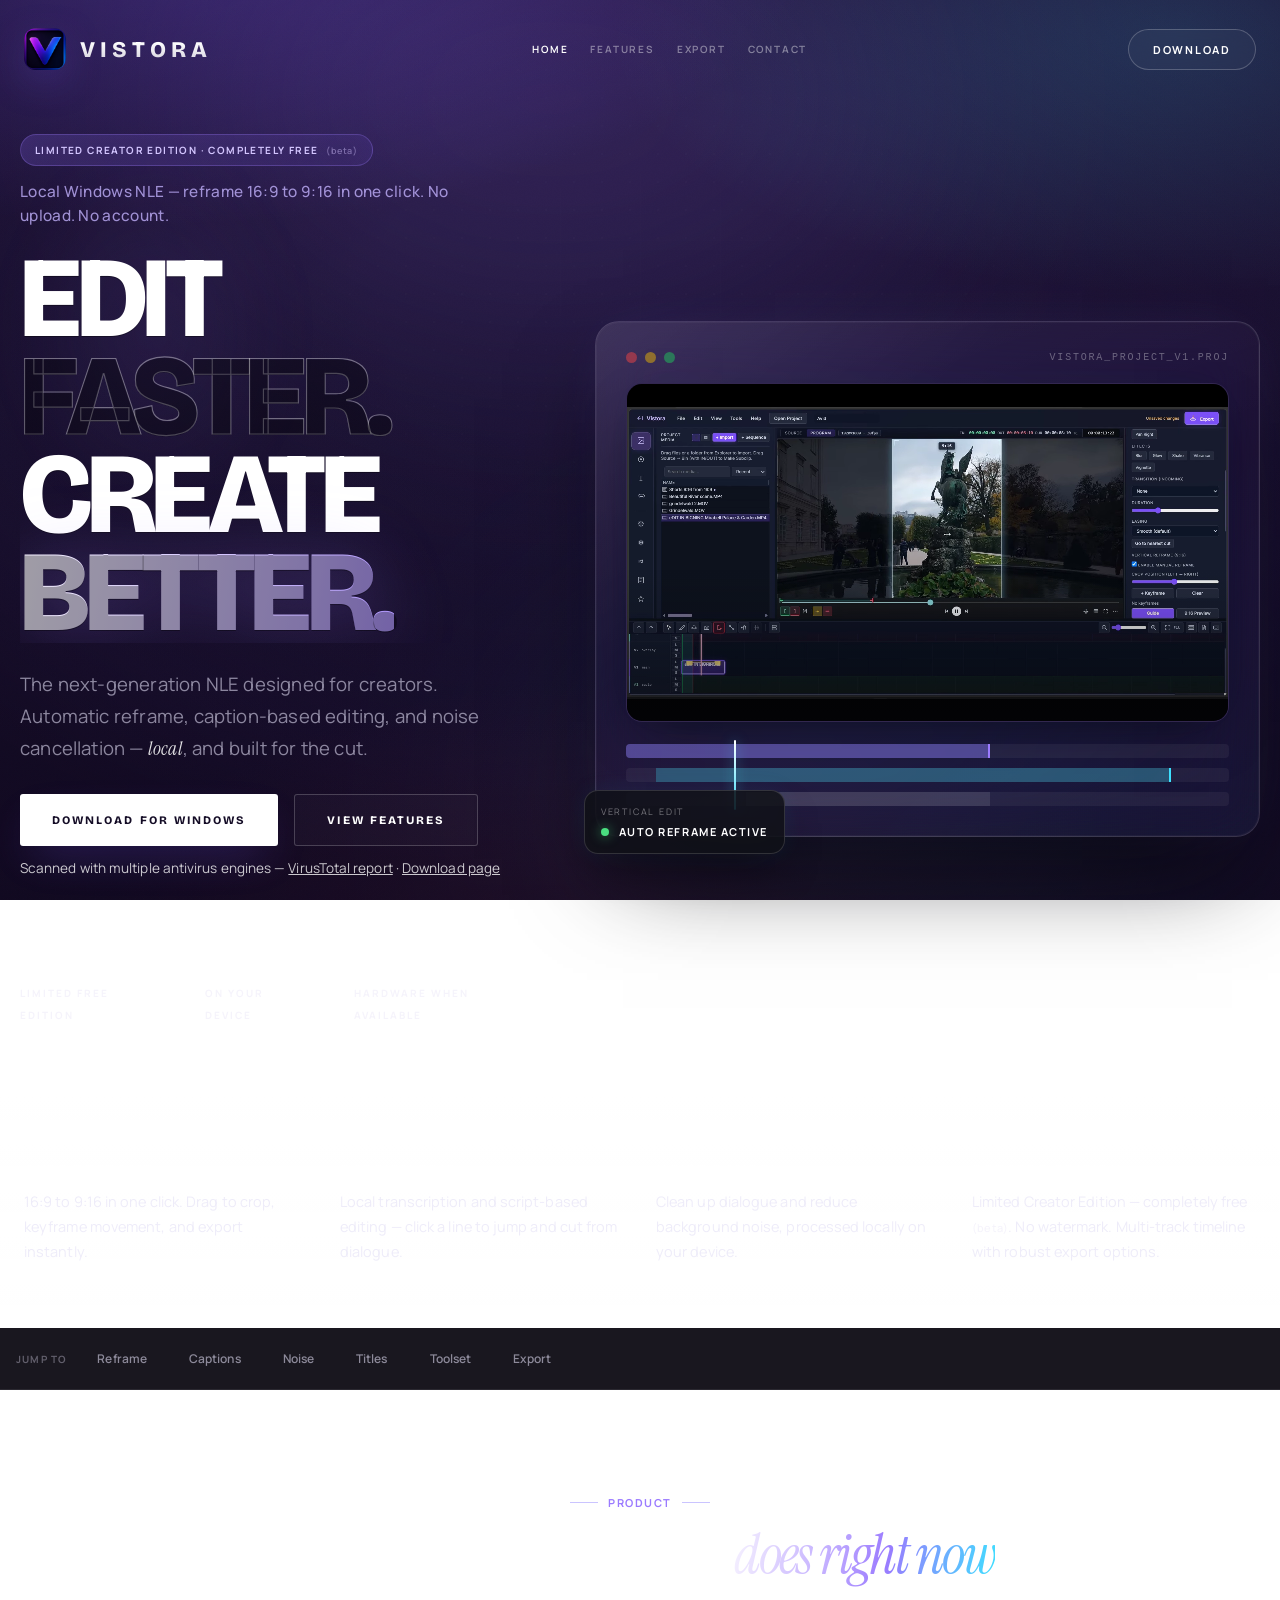
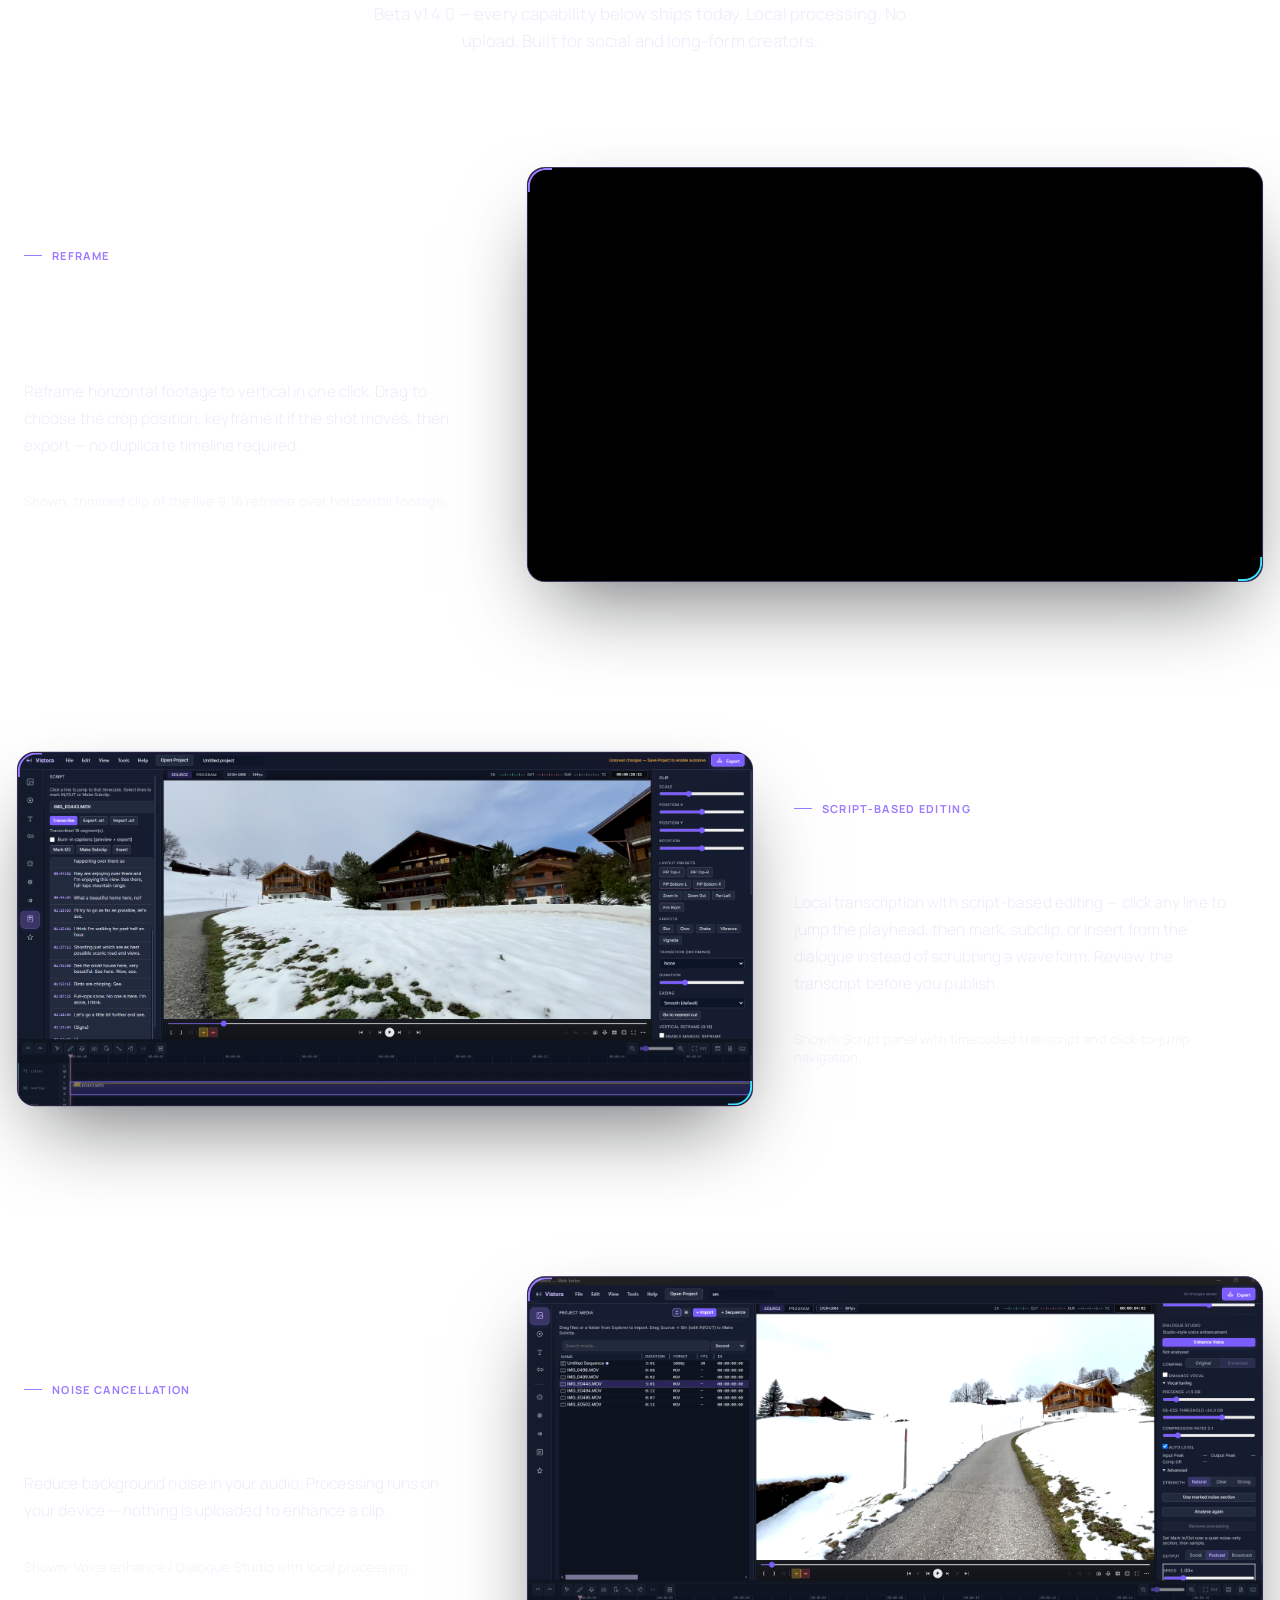
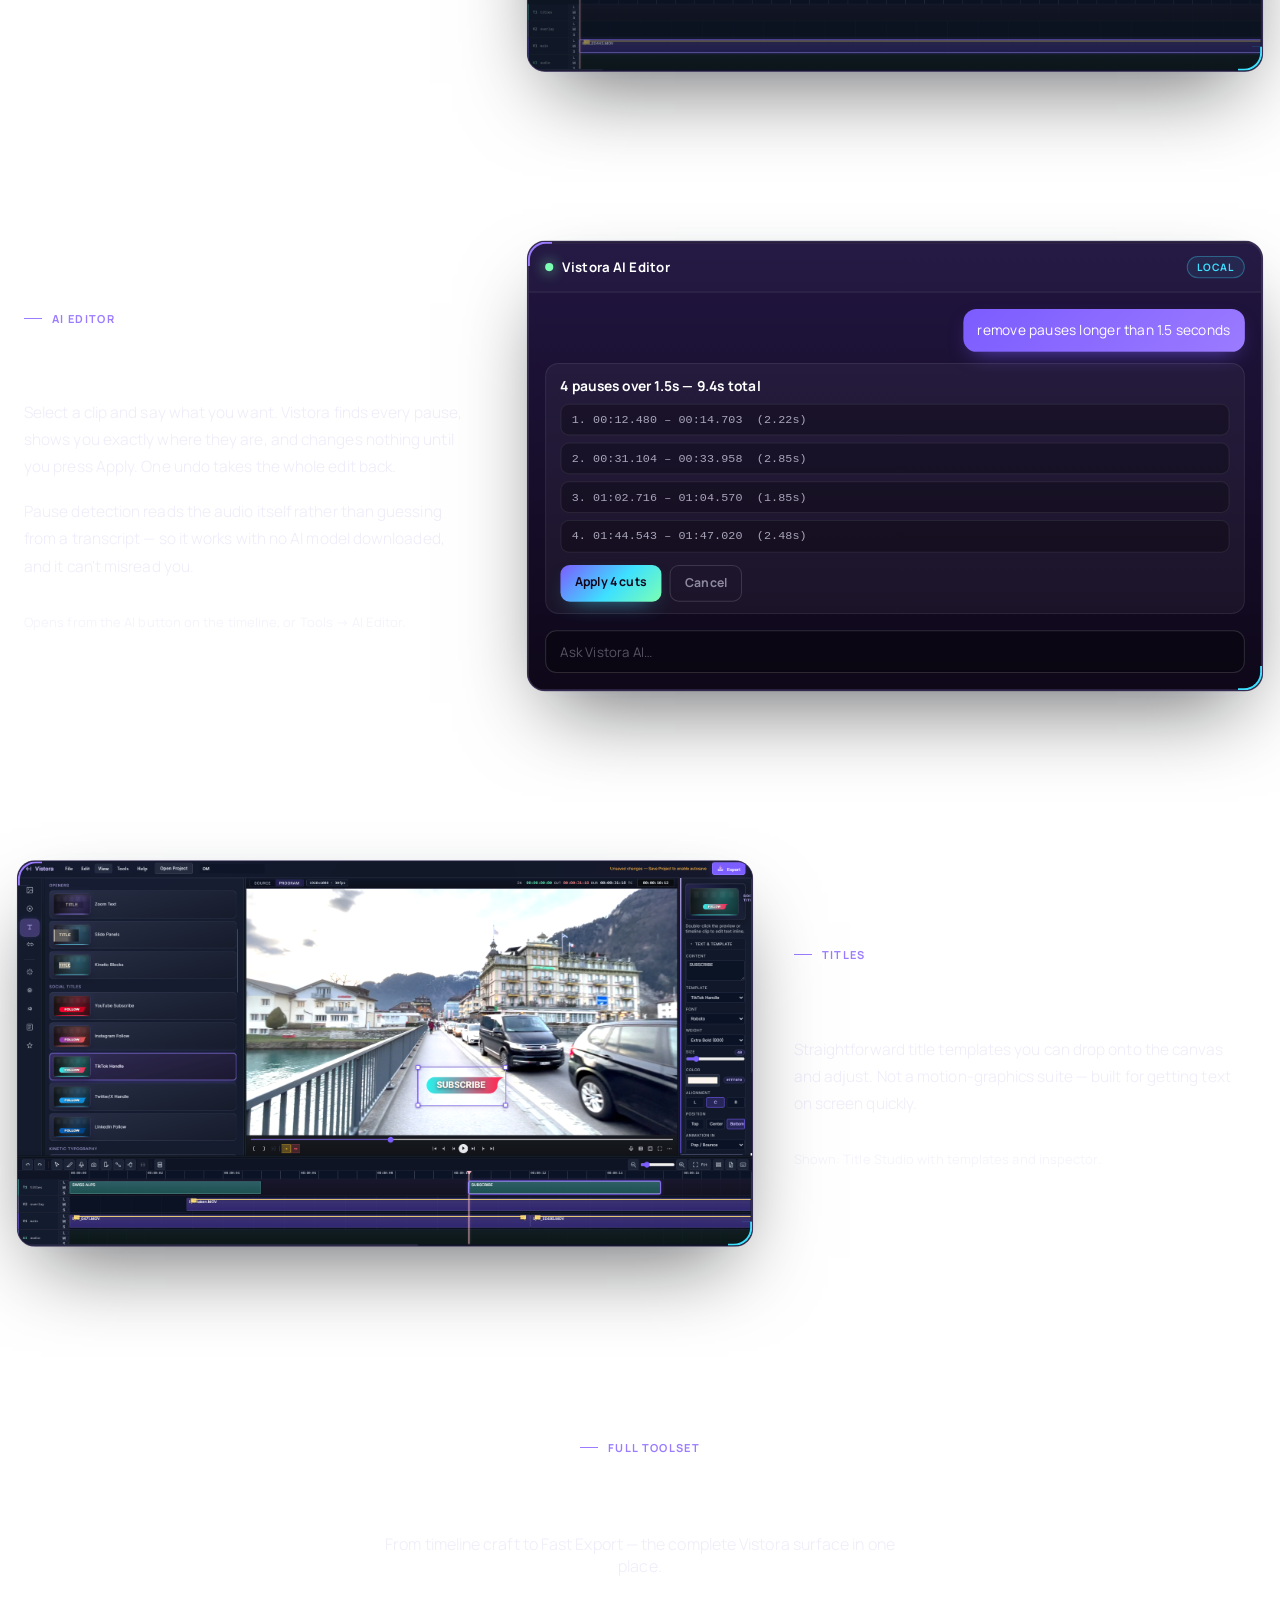
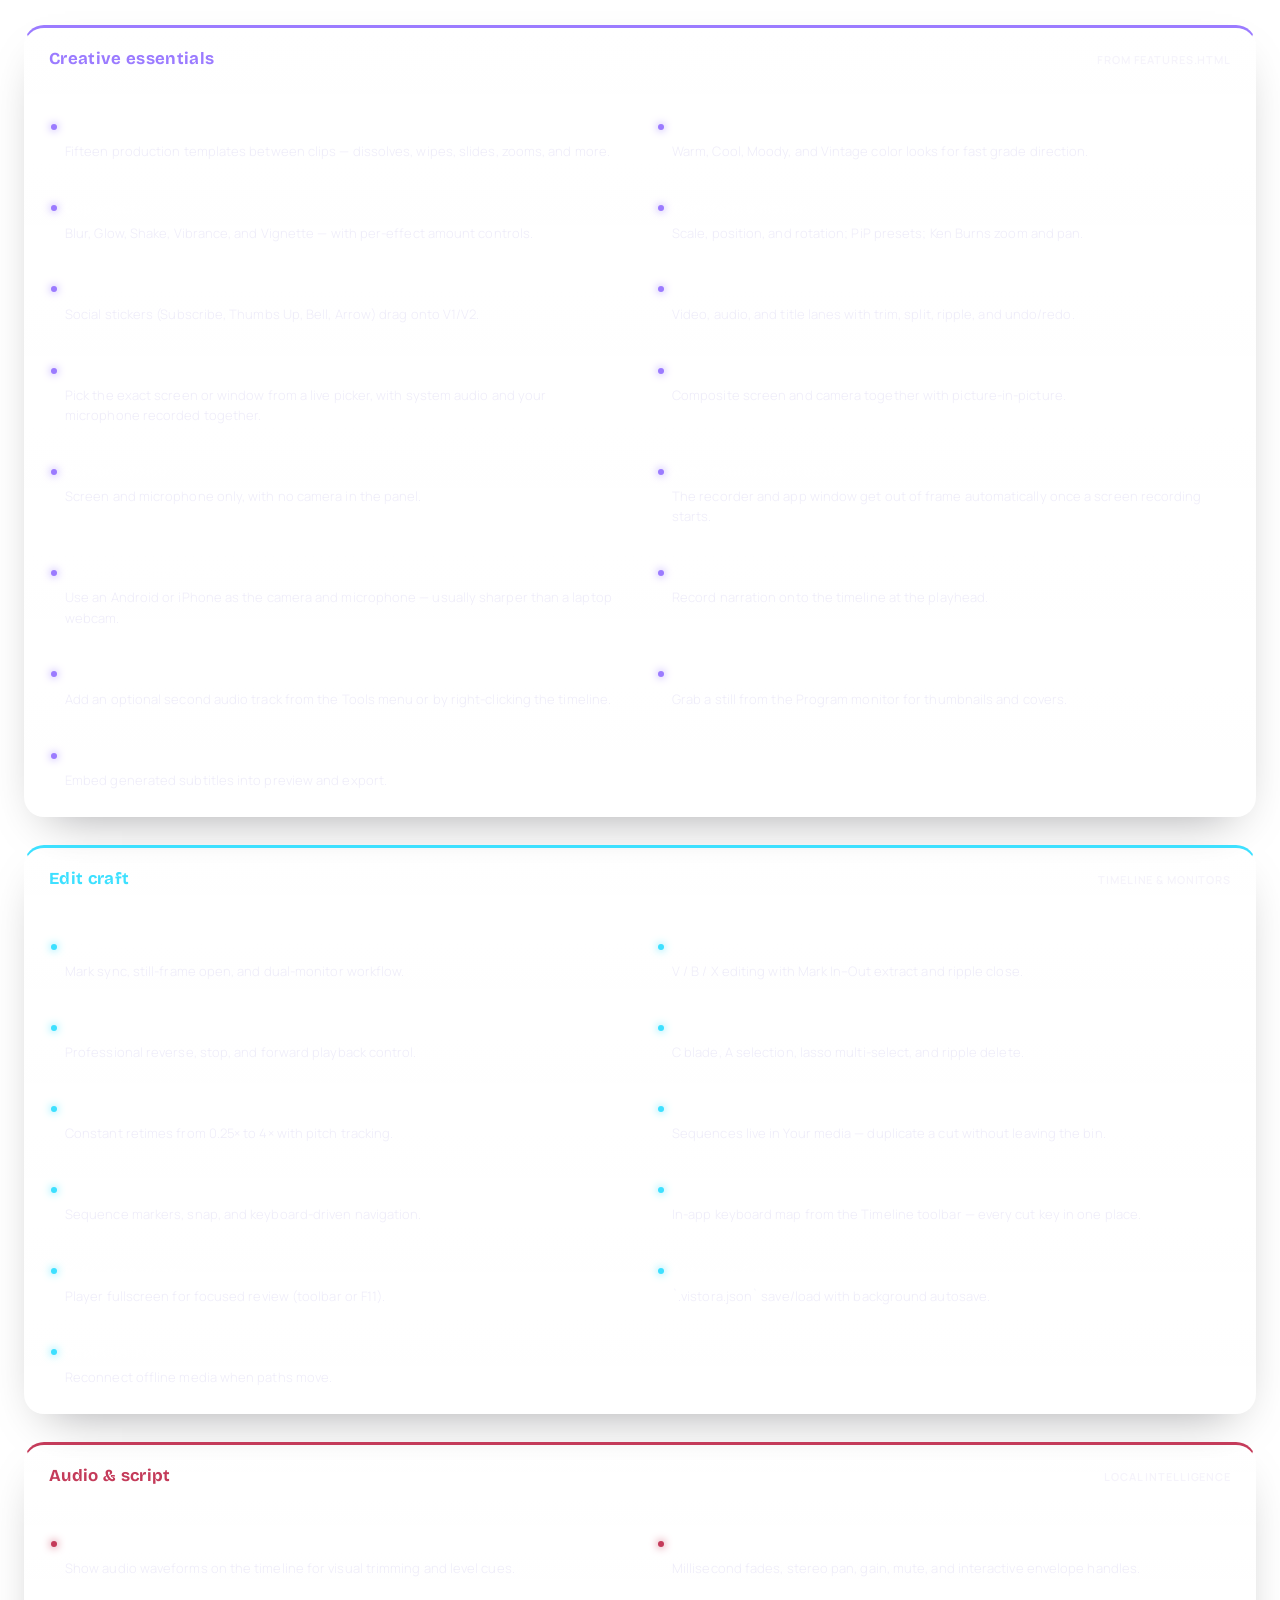
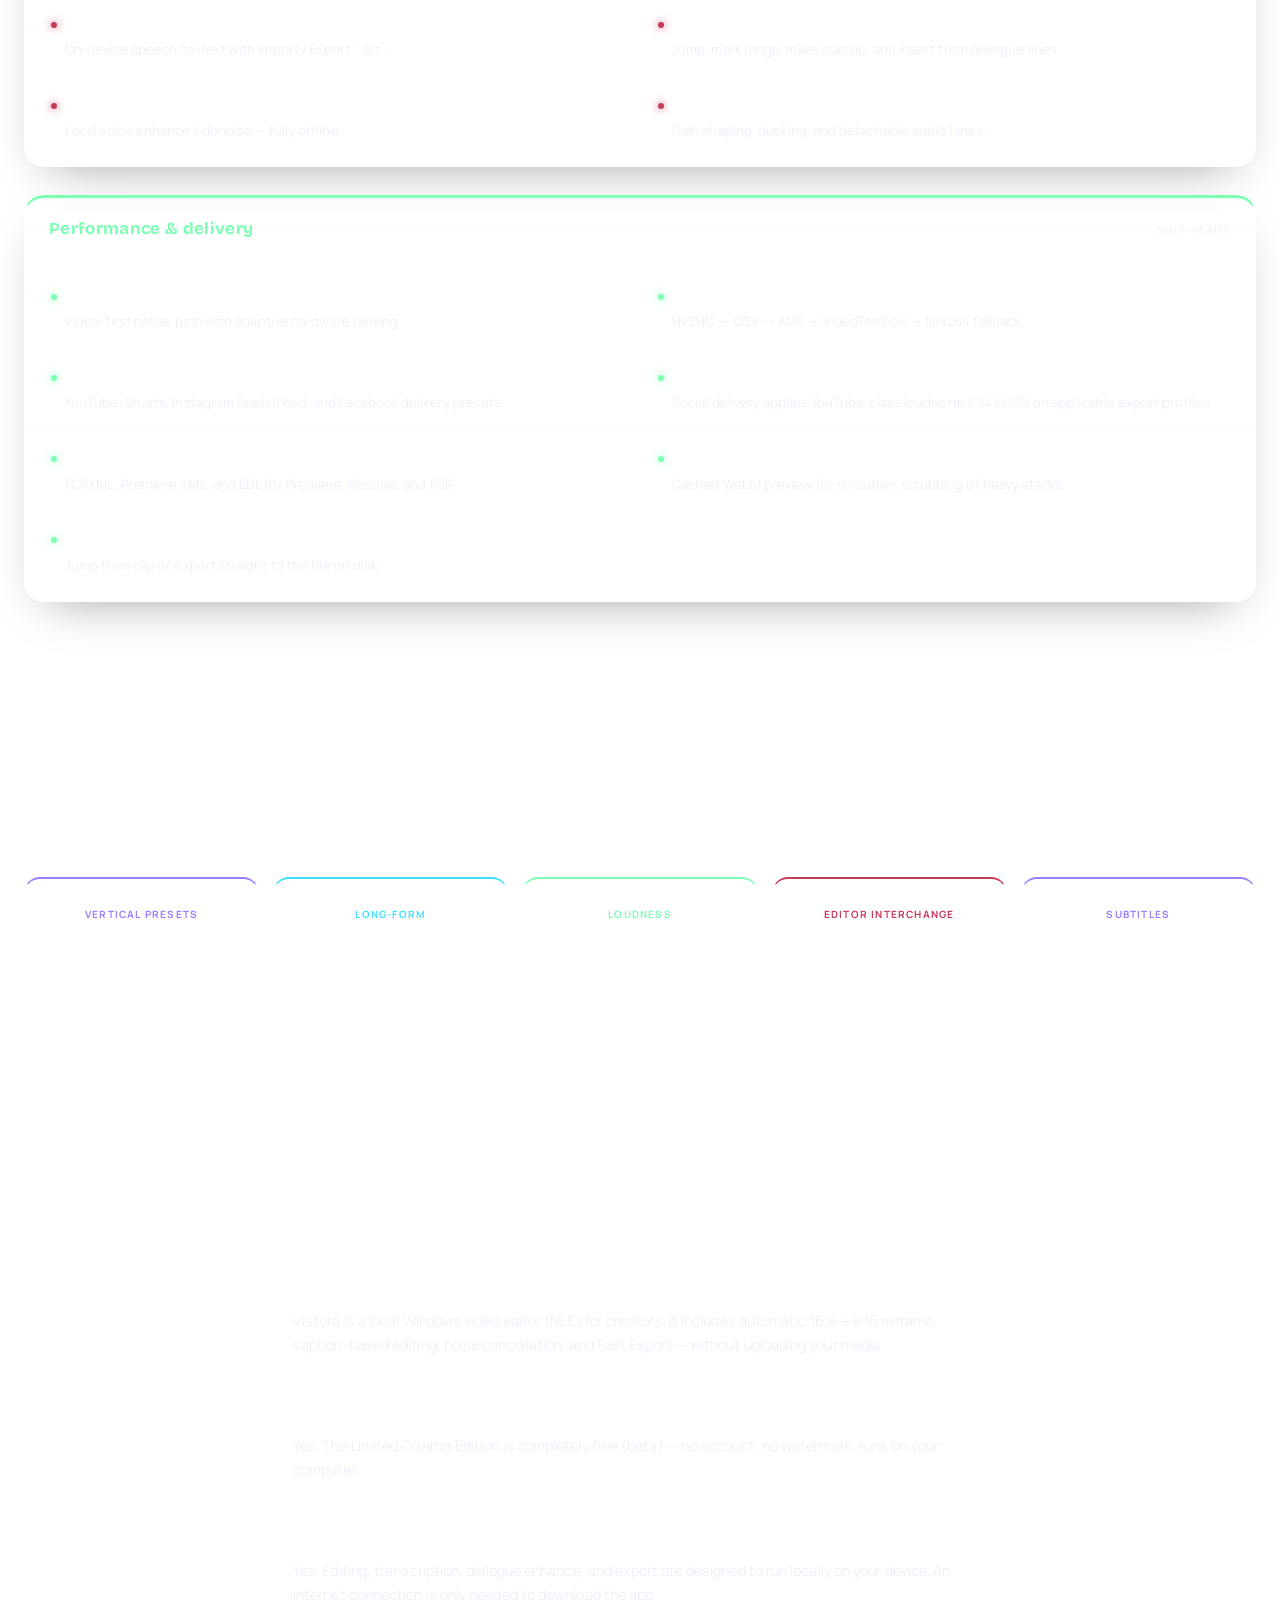
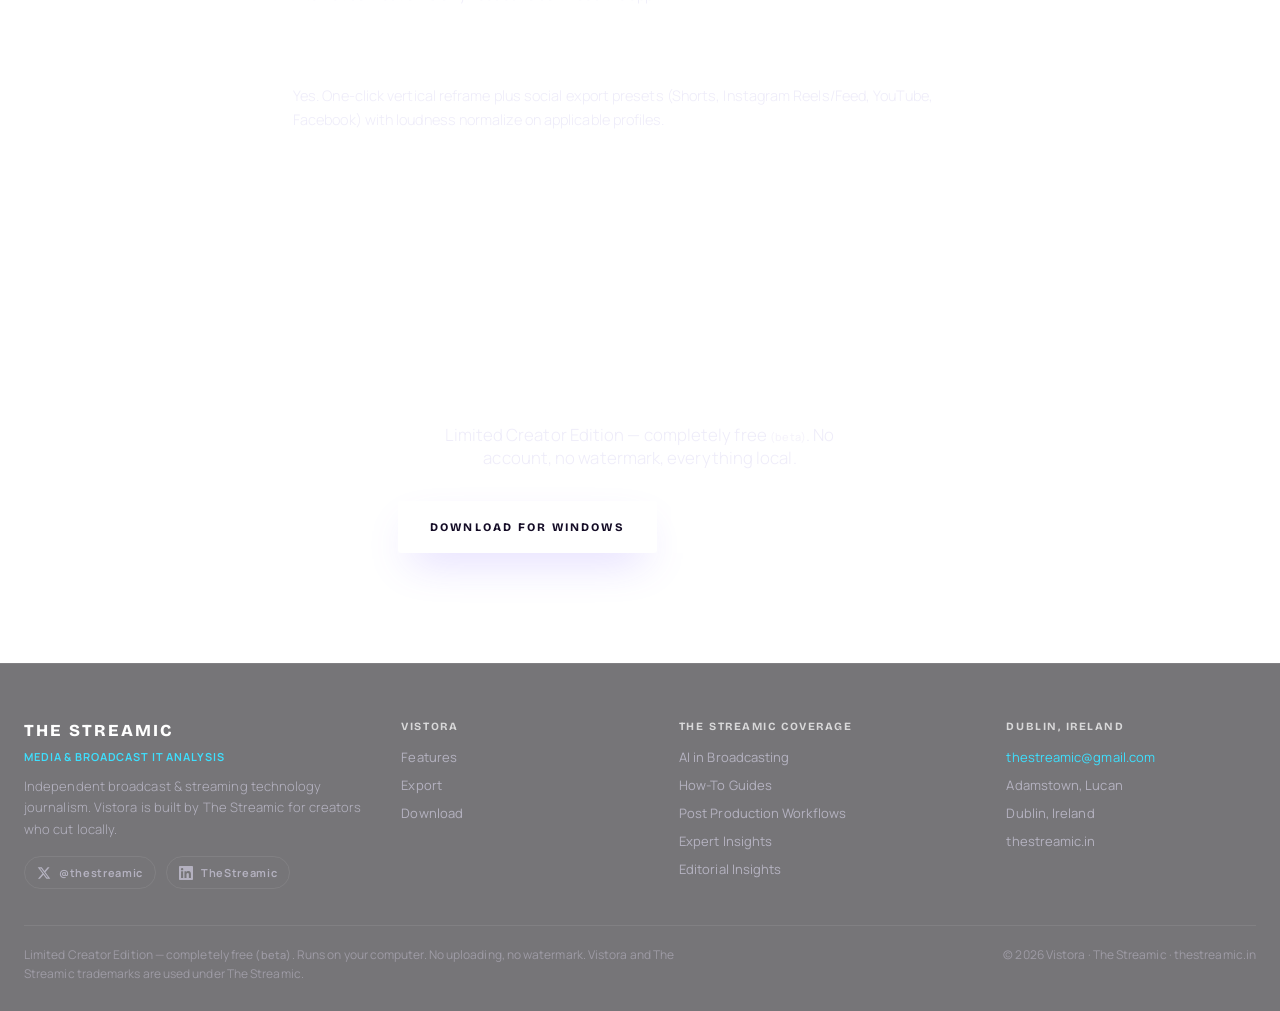
==== commit 4e9a8e58: "11" ====
--- a/index.html
+++ b/index.html
@@ -86,8 +86,9 @@
 }
 :root{
   /* Twilight-violet stage — a real jewel-tone dusk, not black: deep plum ground, aurora glow, one hero accent */
-  --bg:#1B1233;
-  --bg-panel:#2A1B49;
+  --bg:#140C26;            /* deepened from #1B1233 */
+  --bg-deep:#0E0819;       /* darkest surface — mock/panel floor */
+  --bg-panel:#211540;      /* deepened from #2A1B49 */
   --ink:#FFFFFF;
   --muted:rgba(226,222,244,.58);
   --dim:rgba(226,222,244,.36);
@@ -105,7 +106,7 @@
   --ease:cubic-bezier(.22,1,.36,1);
   --ease-soft:cubic-bezier(.19,1,.22,1);
   --max:1520px;
-  --shade:rgba(27,18,51,.68);
+  --shade:rgba(20,12,38,.72);
 }
 *{box-sizing:border-box;margin:0}
 html{scroll-behavior:smooth}
@@ -780,6 +781,62 @@
 @media(max-width:520px){
   .footer-grid{grid-template-columns:1fr}
 }
+
+/* ---- AI Editor rendered mock (no screenshot asset; drawn in CSS) ---- */
+.ai-mock{
+  width:100%;border-radius:16px;overflow:hidden;
+  background:linear-gradient(180deg,var(--bg-panel) 0%,var(--bg-deep) 100%);
+  border:1px solid var(--line-strong);
+  box-shadow:0 30px 80px -30px rgba(0,0,0,.85), inset 0 1px 0 rgba(255,255,255,.05);
+  font-family:var(--sans);
+}
+.ai-mock-bar{
+  display:flex;align-items:center;gap:9px;padding:13px 16px;
+  border-bottom:1px solid var(--line);
+  font-size:13px;font-weight:700;color:var(--ink);letter-spacing:.01em;
+  background:rgba(255,255,255,.02);
+}
+.ai-dot{width:8px;height:8px;border-radius:50%;background:var(--mint);
+  box-shadow:0 0 12px 2px rgba(124,255,178,.45);flex:0 0 auto;}
+.ai-mock-tag{
+  margin-left:auto;font-size:10px;font-weight:700;letter-spacing:.09em;text-transform:uppercase;
+  color:var(--cyan);border:1px solid rgba(61,224,255,.32);border-radius:999px;padding:3px 9px;
+  background:rgba(61,224,255,.07);
+}
+.ai-mock-body{padding:16px;display:flex;flex-direction:column;gap:11px;}
+.ai-bubble{border-radius:13px;padding:11px 14px;font-size:13.5px;line-height:1.5;max-width:92%;}
+.ai-bubble-user{
+  align-self:flex-end;color:#fff;
+  background:linear-gradient(135deg,#7C5CFF 0%,#9B7BFF 100%);
+  box-shadow:0 8px 22px -10px rgba(124,92,255,.8);
+}
+.ai-bubble-ai{
+  align-self:flex-start;width:100%;max-width:100%;
+  background:rgba(255,255,255,.045);border:1px solid var(--line);
+  color:var(--muted);display:flex;flex-direction:column;gap:7px;
+}
+.ai-bubble-ai strong{color:var(--ink);font-size:13.5px;font-weight:700;}
+.ai-cut{
+  font-family:ui-monospace,SFMono-Regular,Menlo,monospace;font-size:11.5px;
+  color:rgba(226,222,244,.72);
+  background:rgba(0,0,0,.28);border:1px solid var(--line);
+  border-radius:8px;padding:6px 10px;
+}
+.ai-actions{display:flex;gap:8px;margin-top:5px;}
+.ai-actions b{font-size:12px;font-weight:700;border-radius:9px;padding:8px 14px;}
+.ai-apply{background:var(--grad);color:#12091F;
+  box-shadow:0 8px 22px -12px rgba(61,224,255,.9);}
+.ai-cancel{border:1px solid var(--line-strong);color:var(--muted);}
+.ai-mock-input{
+  margin:0 16px 16px;padding:11px 14px;border-radius:11px;
+  border:1px solid var(--line-strong);background:rgba(0,0,0,.32);
+  color:var(--dim);font-size:13px;
+}
+@media (max-width:720px){
+  .ai-bubble,.ai-bubble-ai{max-width:100%;}
+  .ai-cut{font-size:10.5px;}
+}
+
 </style>
 </head>
 <body>
@@ -963,7 +1020,38 @@
       </div>
     </section>
 
-    <section class="showcase" id="titles">
+    <section class="showcase" id="ai-editor">
+      <div class="wrap showcase-row reveal">
+        <div class="copy">
+          <div class="kicker-line">AI Editor</div>
+          <h3>Cut the dead air by asking</h3>
+          <p>Select a clip and say what you want. Vistora finds every pause, shows you exactly where they are, and changes nothing until you press Apply. One undo takes the whole edit back.</p>
+          <p>Pause detection reads the audio itself rather than guessing from a transcript — so it works with no AI model downloaded, and it can't misread you.</p>
+          <div class="note">Opens from the AI button on the timeline, or Tools → AI Editor.</div>
+        </div>
+        <div class="visual">
+          <div class="corner c1"></div><div class="corner c2"></div>
+          <div class="ai-mock" role="img" aria-label="Vistora AI Editor chat panel listing four detected pauses with Apply and Cancel buttons">
+            <div class="ai-mock-bar"><span class="ai-dot"></span>Vistora AI Editor<span class="ai-mock-tag">Local</span></div>
+            <div class="ai-mock-body">
+              <div class="ai-bubble ai-bubble-user">remove pauses longer than 1.5 seconds</div>
+              <div class="ai-bubble ai-bubble-ai">
+                <strong>4 pauses over 1.5s — 9.4s total</strong>
+                <span class="ai-cut">1. 00:12.480 – 00:14.703 &nbsp;(2.22s)</span>
+                <span class="ai-cut">2. 00:31.104 – 00:33.958 &nbsp;(2.85s)</span>
+                <span class="ai-cut">3. 01:02.716 – 01:04.570 &nbsp;(1.85s)</span>
+                <span class="ai-cut">4. 01:44.543 – 01:47.020 &nbsp;(2.48s)</span>
+                <span class="ai-actions"><b class="ai-apply">Apply 4 cuts</b><b class="ai-cancel">Cancel</b></span>
+              </div>
+            </div>
+            <div class="ai-mock-input">Ask Vistora AI…</div>
+          </div>
+        </div>
+      </div>
+    </section>
+
+    
+<section class="showcase" id="titles">
       <div class="wrap showcase-row flip reveal">
         <div class="copy">
           <div class="kicker-line">Titles</div>
